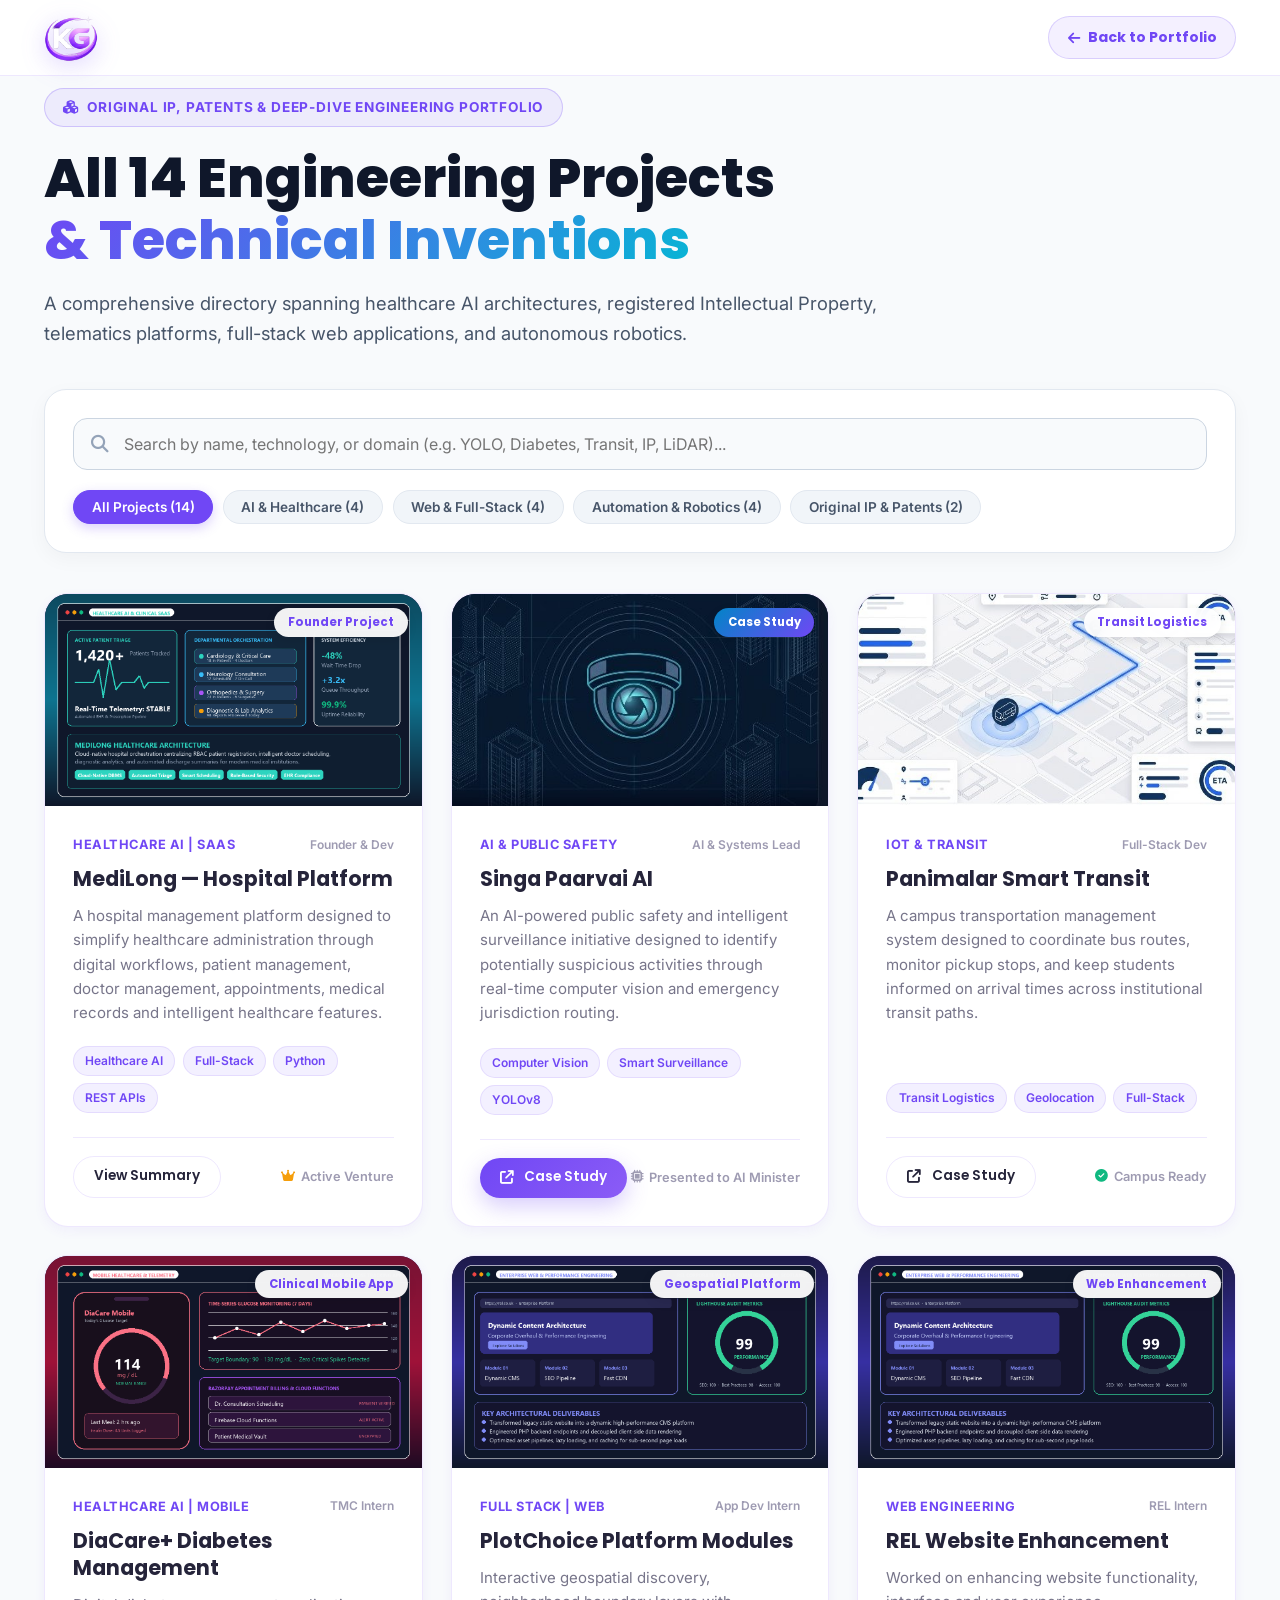
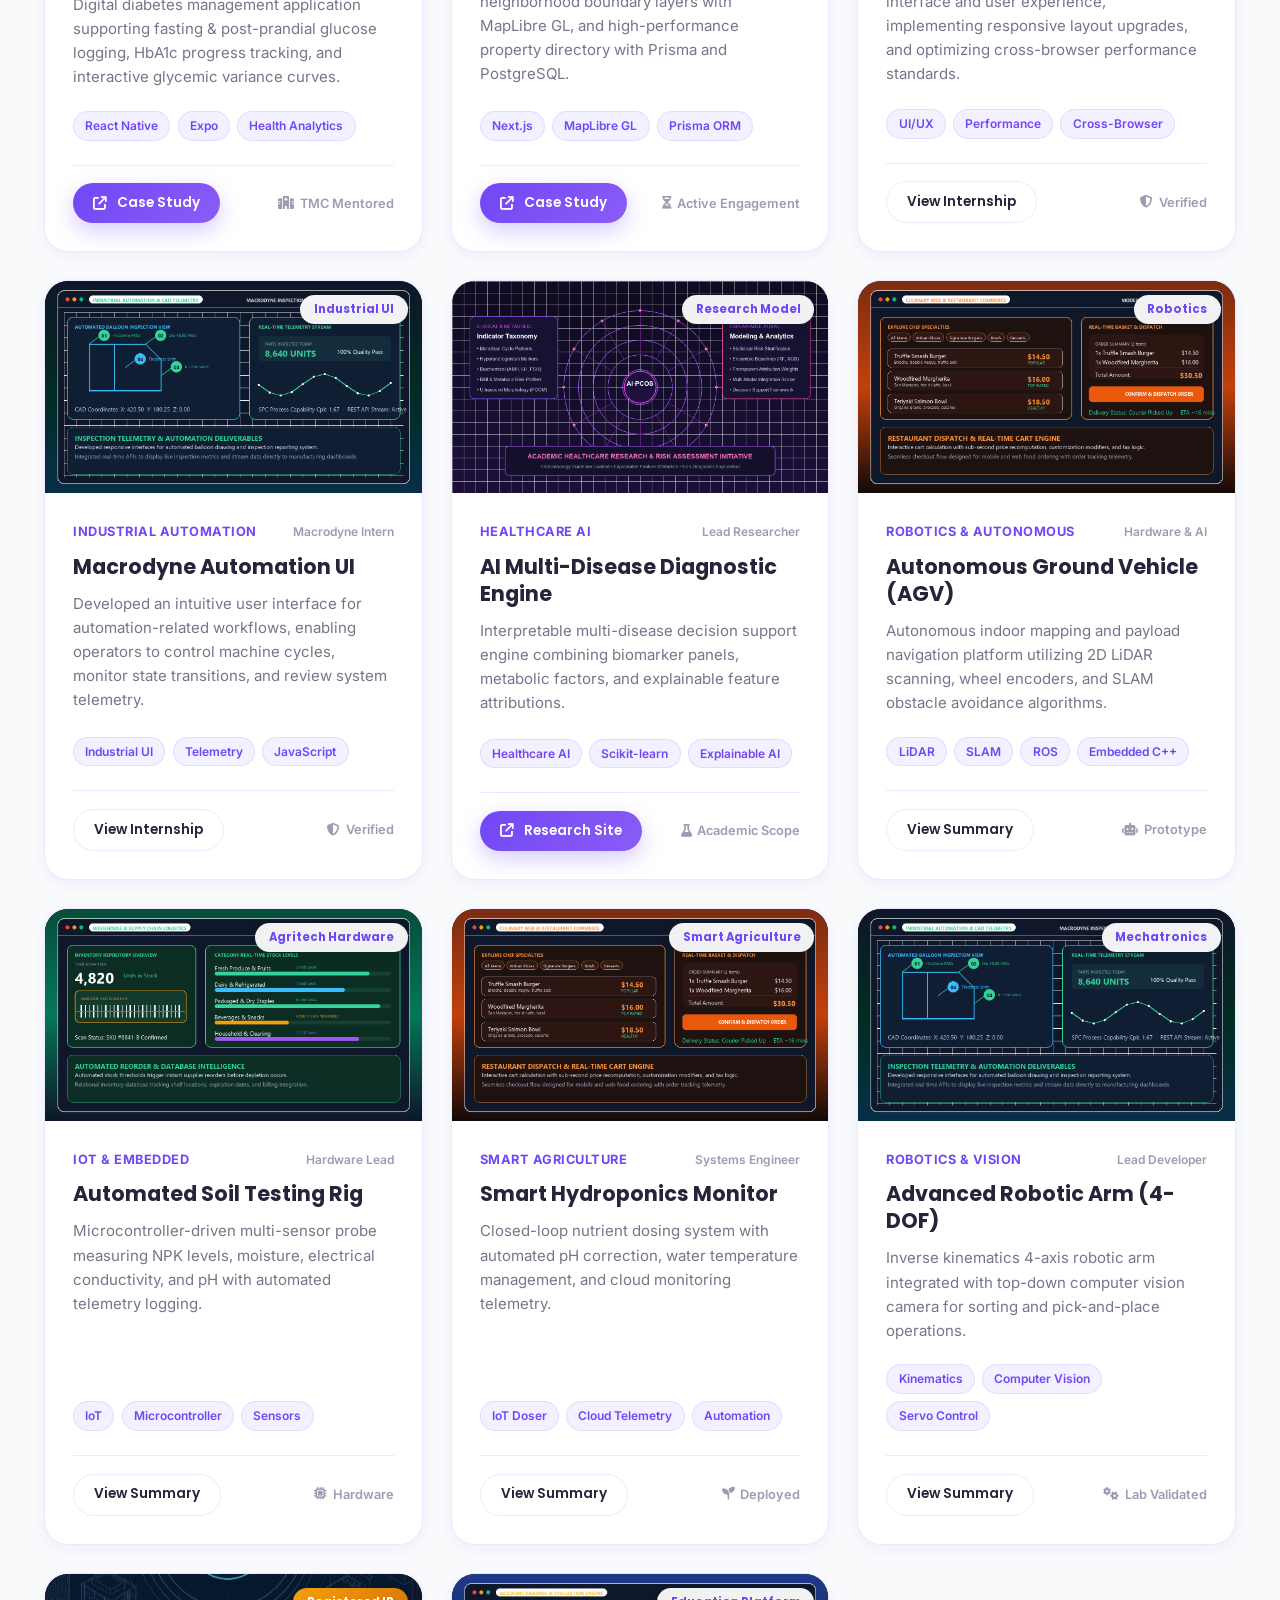
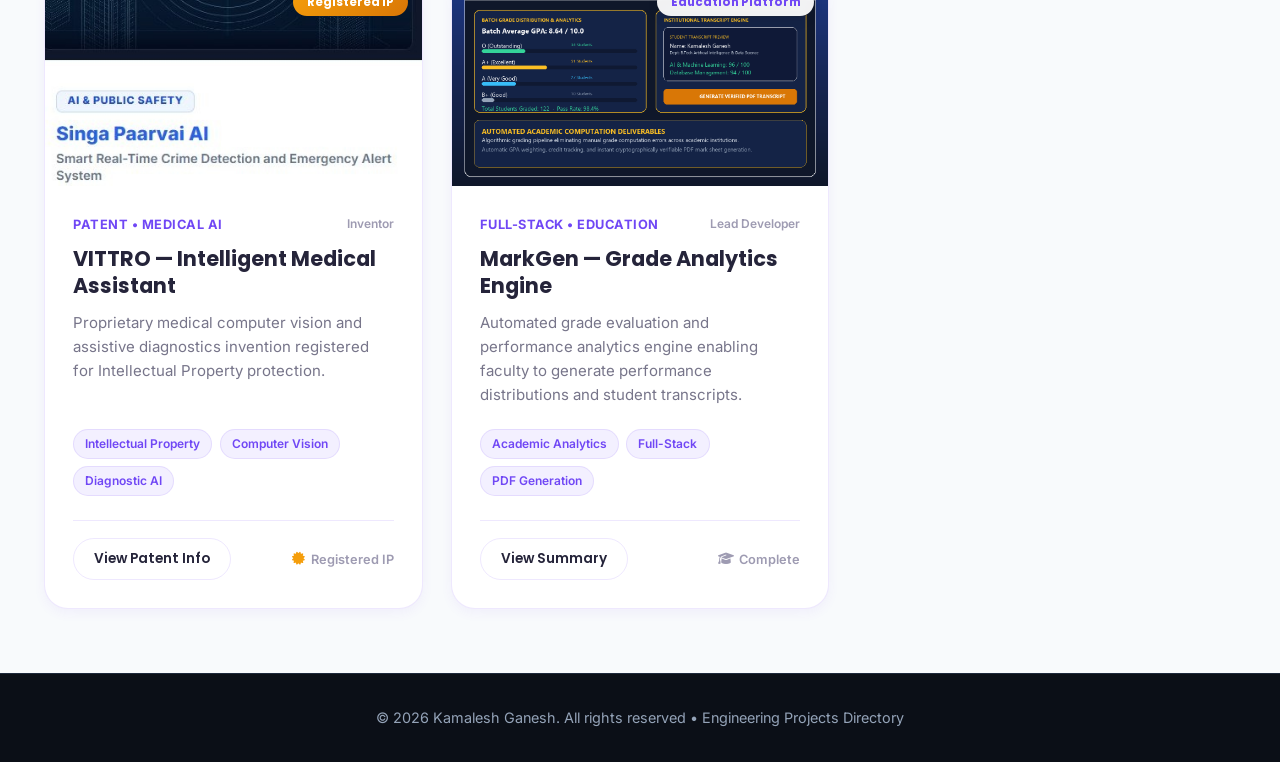
==== projects.html @ 6af47428 "feat: add AI & Development Ecosystem, 14 Projects directory, Tambaram Medical Centre case study, and" ====
<!DOCTYPE html>
<html lang="en">
<head>
  <meta charset="UTF-8">
  <meta name="viewport" content="width=device-width, initial-scale=1.0, maximum-scale=5.0">
  <meta http-equiv="X-UA-Compatible" content="ie=edge">
  
  <title>Engineering Projects Directory (14 Projects &amp; Inventions) | Kamalesh Ganesh</title>
  <meta name="title" content="Engineering Projects Directory (14 Projects &amp; Inventions) | Kamalesh Ganesh">
  <meta name="description" content="Explore all 14 engineering projects, healthcare software architectures, AI systems, registered IP patents, full-stack web platforms, and automated robotic systems by Kamalesh Ganesh.">
  <meta name="author" content="Kamalesh Ganesh">
  <meta name="theme-color" content="#7047F5">

  <!-- Favicon -->
  <link rel="icon" type="image/png" href="images/favicon.png">
  <link rel="apple-touch-icon" href="images/favicon.png">

  <!-- Google Fonts: Poppins & Inter -->
  <link rel="preconnect" href="https://fonts.googleapis.com">
  <link rel="preconnect" href="https://fonts.gstatic.com" crossorigin>
  <link href="https://fonts.googleapis.com/css2?family=Inter:wght@400;500;600;700&family=Poppins:wght@500;600;700;800;900&display=swap" rel="stylesheet">

  <!-- Font Awesome 6 Icons -->
  <link rel="stylesheet" href="https://cdnjs.cloudflare.com/ajax/libs/font-awesome/6.5.1/css/all.min.css">

  <!-- Base & Detail Stylesheets -->
  <link rel="stylesheet" href="css/style.css">
  <link rel="stylesheet" href="css/project-detail.css">

  <style>
    body {
      background-color: #F8FAFC;
      color: #1E293B;
      font-family: 'Inter', sans-serif;
    }

    .proj-hero-badge {
      display: inline-flex;
      align-items: center;
      gap: 0.5rem;
      padding: 0.45rem 1.15rem;
      background: rgba(112, 71, 245, 0.08);
      border: 1px solid rgba(112, 71, 245, 0.25);
      border-radius: 9999px;
      font-size: 0.85rem;
      font-weight: 700;
      color: var(--primary);
      text-transform: uppercase;
      letter-spacing: 0.06em;
      margin-bottom: 1.25rem;
    }

    .proj-hero-title {
      font-family: 'Poppins', sans-serif;
      font-size: clamp(2.2rem, 5vw, 3.4rem);
      font-weight: 800;
      line-height: 1.15;
      color: #0F172A;
      margin-bottom: 1rem;
    }

    .proj-hero-title span {
      background: linear-gradient(135deg, #7047F5 0%, #06B6D4 100%);
      -webkit-background-clip: text;
      -webkit-text-fill-color: transparent;
    }

    .proj-lead {
      font-size: 1.15rem;
      line-height: 1.65;
      color: #475569;
      max-width: 840px;
      margin-bottom: 2.5rem;
    }

    /* Interactive Search & Filter Controls */
    .proj-controls-wrap {
      background: #FFFFFF;
      border: 1px solid #E2E8F0;
      border-radius: 22px;
      padding: 1.75rem;
      box-shadow: 0 6px 20px rgba(0, 0, 0, 0.04);
      margin-bottom: 2.5rem;
    }

    .proj-search-box {
      position: relative;
      margin-bottom: 1.25rem;
    }

    .proj-search-input {
      width: 100%;
      padding: 0.95rem 1.25rem 0.95rem 3.1rem;
      border: 1.5px solid #CBD5E1;
      border-radius: 14px;
      font-size: 1rem;
      color: #1E293B;
      outline: none;
      transition: all 0.25s ease;
      background: #F8FAFC;
    }

    .proj-search-input:focus {
      border-color: var(--primary);
      background: #FFFFFF;
      box-shadow: 0 0 0 4px rgba(112, 71, 245, 0.12);
    }

    .proj-search-icon {
      position: absolute;
      top: 50%;
      left: 1.15rem;
      transform: translateY(-50%);
      color: #94A3B8;
      font-size: 1.1rem;
    }

    .proj-category-pills {
      display: flex;
      flex-wrap: wrap;
      gap: 0.6rem;
    }

    .proj-cat-btn {
      padding: 0.5rem 1.1rem;
      border-radius: 9999px;
      font-size: 0.85rem;
      font-weight: 600;
      background: #F1F5F9;
      color: #475569;
      border: 1px solid #E2E8F0;
      cursor: pointer;
      transition: all 0.2s ease;
    }

    .proj-cat-btn:hover {
      background: rgba(112, 71, 245, 0.08);
      color: var(--primary);
      border-color: rgba(112, 71, 245, 0.25);
    }

    .proj-cat-btn.active {
      background: var(--primary);
      color: #FFFFFF;
      border-color: var(--primary);
      box-shadow: 0 4px 12px rgba(112, 71, 245, 0.25);
    }

    .projects-all-grid {
      display: grid;
      grid-template-columns: repeat(auto-fill, minmax(320px, 1fr));
      gap: 1.75rem;
      margin-bottom: 4rem;
    }
  </style>
</head>
<body>

  <!-- NAVIGATION BAR -->
  <header class="detail-navbar">
    <div class="container detail-nav-container">
      <a href="index.html" class="nav-brand" aria-label="Kamalesh Ganesh Home">
        <img src="images/logo-icon.png" alt="KG Logo" class="nav-brand-logo" onerror="this.onerror=null; this.src='public/images/logo-icon.png';">
      </a>

      <a href="index.html#projects" class="btn-back-portfolio">
        <i class="fa-solid fa-arrow-left"></i>
        <span>Back to Portfolio</span>
      </a>
    </div>
  </header>

  <main style="padding-top: 5.5rem;">
    <div class="container">

      <!-- HERO SECTION -->
      <section style="margin-bottom: 2rem;">
        <span class="proj-hero-badge">
          <i class="fa-solid fa-cubes"></i>
          Original IP, Patents &amp; Deep-Dive Engineering Portfolio
        </span>

        <h1 class="proj-hero-title">
          All 14 Engineering Projects<br>
          <span>&amp; Technical Inventions</span>
        </h1>

        <p class="proj-lead">
          A comprehensive directory spanning healthcare AI architectures, registered Intellectual Property, telematics platforms, full-stack web applications, and autonomous robotics.
        </p>
      </section>

      <!-- SEARCH & FILTER TOOLBAR -->
      <div class="proj-controls-wrap">
        <div class="proj-search-box">
          <i class="fa-solid fa-magnifying-glass proj-search-icon"></i>
          <input type="text" id="projectSearchInput" class="proj-search-input" placeholder="Search by name, technology, or domain (e.g. YOLO, Diabetes, Transit, IP, LiDAR)...">
        </div>

        <div class="proj-category-pills">
          <button class="proj-cat-btn active" data-cat="all">All Projects (14)</button>
          <button class="proj-cat-btn" data-cat="healthcare-ai">AI &amp; Healthcare (4)</button>
          <button class="proj-cat-btn" data-cat="web-fullstack">Web &amp; Full-Stack (4)</button>
          <button class="proj-cat-btn" data-cat="automation">Automation &amp; Robotics (4)</button>
          <button class="proj-cat-btn" data-cat="patents">Original IP &amp; Patents (2)</button>
        </div>
      </div>

      <!-- 14 PROJECTS GRID -->
      <div class="projects-all-grid" id="projectsGrid">

        <!-- PROJECT 1: MEDILONG -->
        <div class="project-card" data-category="healthcare-ai">
          <div class="project-thumb-box">
            <img src="images/project-medilong.png" alt="MediLong Hospital Management Platform" class="project-thumb-img" onerror="this.onerror=null; this.src='images/project-medilong.svg';" loading="lazy">
            <span class="project-badge-overlay">Founder Project</span>
          </div>
          <div class="project-content">
            <div class="project-meta-row">
              <span class="project-category">Healthcare AI | SaaS</span>
              <span class="project-role-badge">Founder &amp; Dev</span>
            </div>
            <h3 class="project-title">MediLong — Hospital Platform</h3>
            <p class="project-desc">A hospital management platform designed to simplify healthcare administration through digital workflows, patient management, doctor management, appointments, medical records and intelligent healthcare features.</p>
            <div class="project-tech-tags">
              <span class="tech-tag">Healthcare AI</span>
              <span class="tech-tag">Full-Stack</span>
              <span class="tech-tag">Python</span>
              <span class="tech-tag">REST APIs</span>
            </div>
            <div class="project-card-footer">
              <a href="index.html#projects" class="btn btn-outline btn-sm"><span>View Summary</span></a>
              <span class="project-status-label"><i class="fa-solid fa-crown" style="color: #F59E0B;"></i> Active Venture</span>
            </div>
          </div>
        </div>

        <!-- PROJECT 2: SINGA PAARVAI AI -->
        <div class="project-card" data-category="healthcare-ai automation">
          <div class="project-thumb-box">
            <img src="images/project-singapaarvai.jpg" alt="Singa Paarvai AI" class="project-thumb-img" onerror="this.onerror=null; this.src='images/singapaarvai-full.jpg';" loading="lazy">
            <span class="project-badge-overlay" style="background: linear-gradient(135deg, #0284C7 0%, #7047F5 100%); color: #fff;">Case Study</span>
          </div>
          <div class="project-content">
            <div class="project-meta-row">
              <span class="project-category">AI &amp; Public Safety</span>
              <span class="project-role-badge">AI &amp; Systems Lead</span>
            </div>
            <h3 class="project-title">Singa Paarvai AI</h3>
            <p class="project-desc">An AI-powered public safety and intelligent surveillance initiative designed to identify potentially suspicious activities through real-time computer vision and emergency jurisdiction routing.</p>
            <div class="project-tech-tags">
              <span class="tech-tag">Computer Vision</span>
              <span class="tech-tag">Smart Surveillance</span>
              <span class="tech-tag">YOLOv8</span>
            </div>
            <div class="project-card-footer">
              <a href="singa-paarvai-ai.html" class="btn btn-primary btn-sm"><i class="fa-solid fa-arrow-up-right-from-square"></i> Case Study</a>
              <span class="project-status-label"><i class="fa-solid fa-microchip"></i> Presented to AI Minister</span>
            </div>
          </div>
        </div>

        <!-- PROJECT 3: PANIMALAR SMART TRANSIT -->
        <div class="project-card" data-category="web-fullstack automation">
          <div class="project-thumb-box">
            <img src="images/panimalar-transit-mockup.jpg" alt="Panimalar Smart Transit" class="project-thumb-img" onerror="this.onerror=null; this.src='images/project-bustracking.png';" loading="lazy">
            <span class="project-badge-overlay">Transit Logistics</span>
          </div>
          <div class="project-content">
            <div class="project-meta-row">
              <span class="project-category">IoT &amp; Transit</span>
              <span class="project-role-badge">Full-Stack Dev</span>
            </div>
            <h3 class="project-title">Panimalar Smart Transit</h3>
            <p class="project-desc">A campus transportation management system designed to coordinate bus routes, monitor pickup stops, and keep students informed on arrival times across institutional transit paths.</p>
            <div class="project-tech-tags">
              <span class="tech-tag">Transit Logistics</span>
              <span class="tech-tag">Geolocation</span>
              <span class="tech-tag">Full-Stack</span>
            </div>
            <div class="project-card-footer">
              <a href="panimalar-smart-transit.html" class="btn btn-outline btn-sm"><i class="fa-solid fa-arrow-up-right-from-square"></i> Case Study</a>
              <span class="project-status-label"><i class="fa-solid fa-circle-check" style="color: #10B981;"></i> Campus Ready</span>
            </div>
          </div>
        </div>

        <!-- PROJECT 4: DIACARE+ -->
        <div class="project-card" data-category="healthcare-ai">
          <div class="project-thumb-box">
            <img src="images/project-diacare.png" alt="DiaCare+ Diabetes Management" class="project-thumb-img" onerror="this.onerror=null; this.src='images/project-diacare.svg';" loading="lazy">
            <span class="project-badge-overlay">Clinical Mobile App</span>
          </div>
          <div class="project-content">
            <div class="project-meta-row">
              <span class="project-category">Healthcare AI | Mobile</span>
              <span class="project-role-badge">TMC Intern</span>
            </div>
            <h3 class="project-title">DiaCare+ Diabetes Management</h3>
            <p class="project-desc">Digital diabetes management application supporting fasting &amp; post-prandial glucose logging, HbA1c progress tracking, and interactive glycemic variance curves.</p>
            <div class="project-tech-tags">
              <span class="tech-tag">React Native</span>
              <span class="tech-tag">Expo</span>
              <span class="tech-tag">Health Analytics</span>
            </div>
            <div class="project-card-footer">
              <a href="tambaram-medical-centre.html" class="btn btn-primary btn-sm"><i class="fa-solid fa-arrow-up-right-from-square"></i> Case Study</a>
              <span class="project-status-label"><i class="fa-solid fa-hospital"></i> TMC Mentored</span>
            </div>
          </div>
        </div>

        <!-- PROJECT 5: PLOTCHOICE PLATFORM -->
        <div class="project-card" data-category="web-fullstack">
          <div class="project-thumb-box">
            <img src="images/project-rel.png" alt="PlotChoice Platform" class="project-thumb-img" onerror="this.onerror=null; this.src='images/project-rel.svg';" loading="lazy">
            <span class="project-badge-overlay">Geospatial Platform</span>
          </div>
          <div class="project-content">
            <div class="project-meta-row">
              <span class="project-category">Full Stack | Web</span>
              <span class="project-role-badge">App Dev Intern</span>
            </div>
            <h3 class="project-title">PlotChoice Platform Modules</h3>
            <p class="project-desc">Interactive geospatial discovery, neighborhood boundary layers with MapLibre GL, and high-performance property directory with Prisma and PostgreSQL.</p>
            <div class="project-tech-tags">
              <span class="tech-tag">Next.js</span>
              <span class="tech-tag">MapLibre GL</span>
              <span class="tech-tag">Prisma ORM</span>
            </div>
            <div class="project-card-footer">
              <a href="plotchoice.html" class="btn btn-primary btn-sm"><i class="fa-solid fa-arrow-up-right-from-square"></i> Case Study</a>
              <span class="project-status-label"><i class="fa-solid fa-hourglass-half"></i> Active Engagement</span>
            </div>
          </div>
        </div>

        <!-- PROJECT 6: REL WEBSITE ENHANCEMENT -->
        <div class="project-card" data-category="web-fullstack">
          <div class="project-thumb-box">
            <img src="images/project-rel.png" alt="REL Website Enhancement" class="project-thumb-img" onerror="this.onerror=null; this.src='images/project-rel.svg';" loading="lazy">
            <span class="project-badge-overlay">Web Enhancement</span>
          </div>
          <div class="project-content">
            <div class="project-meta-row">
              <span class="project-category">Web Engineering</span>
              <span class="project-role-badge">REL Intern</span>
            </div>
            <h3 class="project-title">REL Website Enhancement</h3>
            <p class="project-desc">Worked on enhancing website functionality, interface and user experience, implementing responsive layout upgrades, and optimizing cross-browser performance standards.</p>
            <div class="project-tech-tags">
              <span class="tech-tag">UI/UX</span>
              <span class="tech-tag">Performance</span>
              <span class="tech-tag">Cross-Browser</span>
            </div>
            <div class="project-card-footer">
              <a href="index.html#experience" class="btn btn-outline btn-sm"><span>View Internship</span></a>
              <span class="project-status-label"><i class="fa-solid fa-shield-halved"></i> Verified</span>
            </div>
          </div>
        </div>

        <!-- PROJECT 7: MACRODYNE AUTOMATION UI -->
        <div class="project-card" data-category="automation">
          <div class="project-thumb-box">
            <img src="images/project-macrodyne.png" alt="Macrodyne Automation UI" class="project-thumb-img" onerror="this.onerror=null; this.src='images/project-macrodyne.svg';" loading="lazy">
            <span class="project-badge-overlay">Industrial UI</span>
          </div>
          <div class="project-content">
            <div class="project-meta-row">
              <span class="project-category">Industrial Automation</span>
              <span class="project-role-badge">Macrodyne Intern</span>
            </div>
            <h3 class="project-title">Macrodyne Automation UI</h3>
            <p class="project-desc">Developed an intuitive user interface for automation-related workflows, enabling operators to control machine cycles, monitor state transitions, and review system telemetry.</p>
            <div class="project-tech-tags">
              <span class="tech-tag">Industrial UI</span>
              <span class="tech-tag">Telemetry</span>
              <span class="tech-tag">JavaScript</span>
            </div>
            <div class="project-card-footer">
              <a href="index.html#experience" class="btn btn-outline btn-sm"><span>View Internship</span></a>
              <span class="project-status-label"><i class="fa-solid fa-shield-halved"></i> Verified</span>
            </div>
          </div>
        </div>

        <!-- PROJECT 8: AI MULTI-DISEASE DIAGNOSTIC DECISION ENGINE -->
        <div class="project-card" data-category="healthcare-ai">
          <div class="project-thumb-box">
            <img src="images/project-pcos.png" alt="AI Multi-Disease Diagnostic Engine" class="project-thumb-img" loading="lazy">
            <span class="project-badge-overlay">Research Model</span>
          </div>
          <div class="project-content">
            <div class="project-meta-row">
              <span class="project-category">Healthcare AI</span>
              <span class="project-role-badge">Lead Researcher</span>
            </div>
            <h3 class="project-title">AI Multi-Disease Diagnostic Engine</h3>
            <p class="project-desc">Interpretable multi-disease decision support engine combining biomarker panels, metabolic factors, and explainable feature attributions.</p>
            <div class="project-tech-tags">
              <span class="tech-tag">Healthcare AI</span>
              <span class="tech-tag">Scikit-learn</span>
              <span class="tech-tag">Explainable AI</span>
            </div>
            <div class="project-card-footer">
              <a href="ai-assisted-pcos-research.html" class="btn btn-primary btn-sm"><i class="fa-solid fa-arrow-up-right-from-square"></i> Research Site</a>
              <span class="project-status-label"><i class="fa-solid fa-flask"></i> Academic Scope</span>
            </div>
          </div>
        </div>

        <!-- PROJECT 9: AUTONOMOUS GROUND VEHICLE (AGV) -->
        <div class="project-card" data-category="automation">
          <div class="project-thumb-box">
            <img src="images/project-food.png" alt="Autonomous Ground Vehicle" class="project-thumb-img" onerror="this.onerror=null; this.src='images/project-food.svg';" loading="lazy">
            <span class="project-badge-overlay">Robotics</span>
          </div>
          <div class="project-content">
            <div class="project-meta-row">
              <span class="project-category">Robotics &amp; Autonomous</span>
              <span class="project-role-badge">Hardware &amp; AI</span>
            </div>
            <h3 class="project-title">Autonomous Ground Vehicle (AGV)</h3>
            <p class="project-desc">Autonomous indoor mapping and payload navigation platform utilizing 2D LiDAR scanning, wheel encoders, and SLAM obstacle avoidance algorithms.</p>
            <div class="project-tech-tags">
              <span class="tech-tag">LiDAR</span>
              <span class="tech-tag">SLAM</span>
              <span class="tech-tag">ROS</span>
              <span class="tech-tag">Embedded C++</span>
            </div>
            <div class="project-card-footer">
              <a href="index.html#projects" class="btn btn-outline btn-sm"><span>View Summary</span></a>
              <span class="project-status-label"><i class="fa-solid fa-robot"></i> Prototype</span>
            </div>
          </div>
        </div>

        <!-- PROJECT 10: AUTOMATED SOIL & ENVIRONMENTAL TESTING RIG -->
        <div class="project-card" data-category="automation">
          <div class="project-thumb-box">
            <img src="images/project-grocery.png" alt="Soil Testing Rig" class="project-thumb-img" onerror="this.onerror=null; this.src='images/project-grocery.svg';" loading="lazy">
            <span class="project-badge-overlay">Agritech Hardware</span>
          </div>
          <div class="project-content">
            <div class="project-meta-row">
              <span class="project-category">IoT &amp; Embedded</span>
              <span class="project-role-badge">Hardware Lead</span>
            </div>
            <h3 class="project-title">Automated Soil Testing Rig</h3>
            <p class="project-desc">Microcontroller-driven multi-sensor probe measuring NPK levels, moisture, electrical conductivity, and pH with automated telemetry logging.</p>
            <div class="project-tech-tags">
              <span class="tech-tag">IoT</span>
              <span class="tech-tag">Microcontroller</span>
              <span class="tech-tag">Sensors</span>
            </div>
            <div class="project-card-footer">
              <a href="index.html#projects" class="btn btn-outline btn-sm"><span>View Summary</span></a>
              <span class="project-status-label"><i class="fa-solid fa-microchip"></i> Hardware</span>
            </div>
          </div>
        </div>

        <!-- PROJECT 11: SMART HYDROPONICS & CROP MONITORING -->
        <div class="project-card" data-category="automation">
          <div class="project-thumb-box">
            <img src="images/project-food.png" alt="Smart Hydroponics" class="project-thumb-img" onerror="this.onerror=null; this.src='images/project-food.svg';" loading="lazy">
            <span class="project-badge-overlay">Smart Agriculture</span>
          </div>
          <div class="project-content">
            <div class="project-meta-row">
              <span class="project-category">Smart Agriculture</span>
              <span class="project-role-badge">Systems Engineer</span>
            </div>
            <h3 class="project-title">Smart Hydroponics Monitor</h3>
            <p class="project-desc">Closed-loop nutrient dosing system with automated pH correction, water temperature management, and cloud monitoring telemetry.</p>
            <div class="project-tech-tags">
              <span class="tech-tag">IoT Doser</span>
              <span class="tech-tag">Cloud Telemetry</span>
              <span class="tech-tag">Automation</span>
            </div>
            <div class="project-card-footer">
              <a href="index.html#projects" class="btn btn-outline btn-sm"><span>View Summary</span></a>
              <span class="project-status-label"><i class="fa-solid fa-seedling"></i> Deployed</span>
            </div>
          </div>
        </div>

        <!-- PROJECT 12: ADVANCED ROBOTIC ARM FOR SORTING -->
        <div class="project-card" data-category="automation">
          <div class="project-thumb-box">
            <img src="images/project-macrodyne.png" alt="Robotic Arm" class="project-thumb-img" onerror="this.onerror=null; this.src='images/project-macrodyne.svg';" loading="lazy">
            <span class="project-badge-overlay">Mechatronics</span>
          </div>
          <div class="project-content">
            <div class="project-meta-row">
              <span class="project-category">Robotics &amp; Vision</span>
              <span class="project-role-badge">Lead Developer</span>
            </div>
            <h3 class="project-title">Advanced Robotic Arm (4-DOF)</h3>
            <p class="project-desc">Inverse kinematics 4-axis robotic arm integrated with top-down computer vision camera for sorting and pick-and-place operations.</p>
            <div class="project-tech-tags">
              <span class="tech-tag">Kinematics</span>
              <span class="tech-tag">Computer Vision</span>
              <span class="tech-tag">Servo Control</span>
            </div>
            <div class="project-card-footer">
              <a href="index.html#projects" class="btn btn-outline btn-sm"><span>View Summary</span></a>
              <span class="project-status-label"><i class="fa-solid fa-gears"></i> Lab Validated</span>
            </div>
          </div>
        </div>

        <!-- PROJECT 13: VITTRO (ORIGINAL IP & PATENT) -->
        <div class="project-card" data-category="patents healthcare-ai">
          <div class="project-thumb-box">
            <img src="images/singapaarvai-full.jpg" alt="VITTRO Intellectual Property" class="project-thumb-img" loading="lazy">
            <span class="project-badge-overlay" style="background: linear-gradient(135deg, #F59E0B 0%, #D97706 100%); color: #fff;">Registered IP</span>
          </div>
          <div class="project-content">
            <div class="project-meta-row">
              <span class="project-category">Patent &bull; Medical AI</span>
              <span class="project-role-badge">Inventor</span>
            </div>
            <h3 class="project-title">VITTRO — Intelligent Medical Assistant</h3>
            <p class="project-desc">Proprietary medical computer vision and assistive diagnostics invention registered for Intellectual Property protection.</p>
            <div class="project-tech-tags">
              <span class="tech-tag">Intellectual Property</span>
              <span class="tech-tag">Computer Vision</span>
              <span class="tech-tag">Diagnostic AI</span>
            </div>
            <div class="project-card-footer">
              <a href="index.html#achievements" class="btn btn-outline btn-sm"><span>View Patent Info</span></a>
              <span class="project-status-label"><i class="fa-solid fa-certificate" style="color: #F59E0B;"></i> Registered IP</span>
            </div>
          </div>
        </div>

        <!-- PROJECT 14: MARKGEN -->
        <div class="project-card" data-category="web-fullstack">
          <div class="project-thumb-box">
            <img src="images/project-markgen.png" alt="MarkGen Academic Analytics" class="project-thumb-img" onerror="this.onerror=null; this.src='images/project-markgen.svg';" loading="lazy">
            <span class="project-badge-overlay">Education Platform</span>
          </div>
          <div class="project-content">
            <div class="project-meta-row">
              <span class="project-category">Full-Stack &bull; Education</span>
              <span class="project-role-badge">Lead Developer</span>
            </div>
            <h3 class="project-title">MarkGen — Grade Analytics Engine</h3>
            <p class="project-desc">Automated grade evaluation and performance analytics engine enabling faculty to generate performance distributions and student transcripts.</p>
            <div class="project-tech-tags">
              <span class="tech-tag">Academic Analytics</span>
              <span class="tech-tag">Full-Stack</span>
              <span class="tech-tag">PDF Generation</span>
            </div>
            <div class="project-card-footer">
              <a href="index.html#projects" class="btn btn-outline btn-sm"><span>View Summary</span></a>
              <span class="project-status-label"><i class="fa-solid fa-graduation-cap"></i> Complete</span>
            </div>
          </div>
        </div>

      </div>

    </div>
  </main>

  <footer class="footer" style="background: #0B0F17; color: #94A3B8; padding: 2rem 0; text-align: center; border-top: 1px solid #1E293B;">
    <div class="container">
      <p style="font-size: 0.9rem; margin: 0;">&copy; 2026 Kamalesh Ganesh. All rights reserved &bull; Engineering Projects Directory</p>
    </div>
  </footer>

  <!-- Search & Category Filtering Script -->
  <script>
    document.addEventListener('DOMContentLoaded', () => {
      const searchInput = document.getElementById('projectSearchInput');
      const catButtons = document.querySelectorAll('.proj-cat-btn');
      const projectCards = document.querySelectorAll('#projectsGrid .project-card');

      let currentCat = 'all';
      let searchQuery = '';

      function filterProjects() {
        projectCards.forEach(card => {
          const cardCat = card.getAttribute('data-category') || '';
          const cardText = card.textContent.toLowerCase();

          const matchesCat = (currentCat === 'all' || cardCat.includes(currentCat));
          const matchesSearch = (searchQuery === '' || cardText.includes(searchQuery));

          if (matchesCat && matchesSearch) {
            card.style.display = 'flex';
          } else {
            card.style.display = 'none';
          }
        });
      }

      if (searchInput) {
        searchInput.addEventListener('input', (e) => {
          searchQuery = e.target.value.toLowerCase().trim();
          filterProjects();
        });
      }

      catButtons.forEach(btn => {
        btn.addEventListener('click', () => {
          catButtons.forEach(b => b.classList.remove('active'));
          btn.classList.add('active');
          currentCat = btn.getAttribute('data-cat') || 'all';
          filterProjects();
        });
      });
    });
  </script>

</body>
</html>
---- css/style.css ----
/* ==========================================================================
   KAMALESH GANESH – PERSONAL PORTFOLIO STYLESHEET
   Design System: Clean White & Rich Violet/Purple Accent (#7047F5, #8B5CF6)
   ========================================================================== */

/* --------------------------------------------------------------------------
   1. CSS Variables & Design Tokens
   -------------------------------------------------------------------------- */
:root {
  --primary: #7047F5;
  --primary-hover: #5B32E0;
  --secondary: #8B5CF6;
  --secondary-hover: #7C3AED;
  --dark-primary: #4C1D95;
  
  --bg-white: #FFFFFF;
  --bg-light: #F8F7FF;
  --bg-subtle: #F3F0FF;
  --card-bg: #FFFFFF;
  
  --text-main: #25243A;
  --text-secondary: #77758A;
  --text-muted: #9E9BB2;
  --text-light: #FFFFFF;
  
  --border-light: rgba(112, 71, 245, 0.12);
  --border-focus: rgba(112, 71, 245, 0.4);
  
  --gradient-primary: linear-gradient(135deg, #7047F5 0%, #8B5CF6 100%);
  --gradient-subtle: linear-gradient(135deg, rgba(112, 71, 245, 0.08) 0%, rgba(139, 92, 246, 0.03) 100%);
  --gradient-glow: radial-gradient(circle at 50% 50%, rgba(112, 71, 245, 0.15) 0%, rgba(255, 255, 255, 0) 70%);
  
  --shadow-sm: 0 4px 12px rgba(112, 71, 245, 0.06);
  --shadow-md: 0 10px 30px rgba(112, 71, 245, 0.08);
  --shadow-lg: 0 20px 45px rgba(112, 71, 245, 0.12);
  --shadow-hover: 0 22px 50px rgba(112, 71, 245, 0.18);
  
  --radius-xs: 6px;
  --radius-sm: 10px;
  --radius-md: 16px;
  --radius-lg: 24px;
  --radius-pill: 9999px;
  
  --font-heading: 'Poppins', -apple-system, BlinkMacSystemFont, 'Segoe UI', Roboto, sans-serif;
  --font-body: 'Inter', -apple-system, BlinkMacSystemFont, 'Segoe UI', Roboto, sans-serif;
  
  --transition-fast: 0.2s ease;
  --transition-normal: 0.3s cubic-bezier(0.16, 1, 0.3, 1);
  --transition-smooth: 0.45s cubic-bezier(0.16, 1, 0.3, 1);
}

/* --------------------------------------------------------------------------
   2. Reset & Base Styles
   -------------------------------------------------------------------------- */
*, *::before, *::after {
  box-sizing: border-box;
  margin: 0;
  padding: 0;
}

html {
  scroll-behavior: smooth;
  font-size: 16px;
  text-size-adjust: 100%;
}

body {
  font-family: var(--font-body);
  background-color: var(--bg-white);
  color: var(--text-main);
  line-height: 1.65;
  overflow-x: hidden;
  -webkit-font-smoothing: antialiased;
  -moz-osx-font-smoothing: grayscale;
}

img, svg, video {
  max-width: 100%;
  height: auto;
  display: block;
}

a {
  color: inherit;
  text-decoration: none;
  transition: var(--transition-fast);
}

button, input, textarea {
  font-family: inherit;
  font-size: inherit;
  color: inherit;
  border: none;
  outline: none;
  background: none;
}

button {
  cursor: pointer;
}

ul, ol {
  list-style: none;
}

::selection {
  background: var(--primary);
  color: var(--text-light);
}

/* Custom Scrollbar */
::-webkit-scrollbar {
  width: 10px;
}
::-webkit-scrollbar-track {
  background: var(--bg-light);
}
::-webkit-scrollbar-thumb {
  background: #C4B5FD;
  border-radius: var(--radius-pill);
}
::-webkit-scrollbar-thumb:hover {
  background: var(--primary);
}

/* --------------------------------------------------------------------------
   3. Common Container & Layout Utilities
   -------------------------------------------------------------------------- */
.container {
  width: 100%;
  max-width: 1240px;
  margin-left: auto;
  margin-right: auto;
  padding-left: 1.5rem;
  padding-right: 1.5rem;
}

.section-wrapper {
  padding-top: 6.5rem;
  padding-bottom: 6.5rem;
  position: relative;
}

.section-bg-light {
  background-color: var(--bg-light);
}

.section-header {
  text-align: center;
  max-width: 720px;
  margin: 0 auto 3.75rem auto;
}

.badge-tag {
  display: inline-flex;
  align-items: center;
  gap: 0.5rem;
  background: var(--bg-subtle);
  color: var(--primary);
  padding: 0.4rem 1.1rem;
  border-radius: var(--radius-pill);
  font-family: var(--font-heading);
  font-size: 0.8rem;
  font-weight: 700;
  letter-spacing: 1px;
  text-transform: uppercase;
  margin-bottom: 0.85rem;
  border: 1px solid var(--border-light);
}

.section-title {
  font-family: var(--font-heading);
  font-size: 2.35rem;
  font-weight: 700;
  color: var(--text-main);
  letter-spacing: -0.5px;
  line-height: 1.25;
  margin-bottom: 0.9rem;
}

.section-subtitle {
  color: var(--text-secondary);
  font-size: 1.05rem;
  line-height: 1.6;
}

.highlight-text {
  background: var(--gradient-primary);
  -webkit-background-clip: text;
  -webkit-text-fill-color: transparent;
  display: inline-block;
}

/* --------------------------------------------------------------------------
   4. Buttons & Badges
   -------------------------------------------------------------------------- */
.btn {
  display: inline-flex;
  align-items: center;
  justify-content: center;
  gap: 0.65rem;
  padding: 0.85rem 1.75rem;
  border-radius: var(--radius-pill);
  font-family: var(--font-heading);
  font-size: 0.95rem;
  font-weight: 600;
  transition: var(--transition-normal);
  white-space: nowrap;
}

.btn-primary {
  background: var(--gradient-primary);
  color: var(--text-light);
  box-shadow: 0 8px 22px rgba(112, 71, 245, 0.28);
}

.btn-primary:hover {
  transform: translateY(-2px);
  box-shadow: 0 12px 28px rgba(112, 71, 245, 0.38);
  color: var(--text-light);
}

.btn-secondary {
  background: var(--bg-white);
  color: var(--primary);
  border: 1.5px solid var(--primary);
  box-shadow: var(--shadow-sm);
}

.btn-secondary:hover {
  background: var(--bg-subtle);
  transform: translateY(-2px);
  box-shadow: var(--shadow-md);
}

.btn-outline {
  background: transparent;
  color: var(--text-main);
  border: 1.5px solid var(--border-light);
}

.btn-outline:hover {
  border-color: var(--primary);
  color: var(--primary);
  background: var(--bg-subtle);
  transform: translateY(-2px);
}

.btn-sm {
  padding: 0.55rem 1.25rem;
  font-size: 0.85rem;
}

/* --------------------------------------------------------------------------
   5. Sticky Navigation Bar
   -------------------------------------------------------------------------- */
.navbar {
  position: fixed;
  top: 0;
  left: 0;
  right: 0;
  z-index: 1000;
  background: rgba(255, 255, 255, 0.85);
  backdrop-filter: blur(14px);
  -webkit-backdrop-filter: blur(14px);
  border-bottom: 1px solid rgba(112, 71, 245, 0.08);
  transition: var(--transition-normal);
  height: 76px;
  display: flex;
  align-items: center;
}

.navbar.scrolled {
  background: rgba(255, 255, 255, 0.96);
  box-shadow: 0 8px 30px rgba(0, 0, 0, 0.04);
  height: 68px;
}

.nav-container {
  display: flex;
  align-items: center;
  justify-content: space-between;
  width: 100%;
}

.nav-brand {
  display: inline-flex;
  align-items: center;
  justify-content: center;
  text-decoration: none;
  transition: transform 0.25s ease;
  line-height: 1;
}

.nav-brand:hover {
  transform: translateY(-1px);
}

.nav-brand-logo {
  height: 48px;
  width: auto;
  max-width: 56px;
  object-fit: contain;
  filter: drop-shadow(0 4px 12px rgba(112, 71, 245, 0.35));
  transition: transform 0.35s cubic-bezier(0.34, 1.56, 0.64, 1);
}

.nav-brand:hover .nav-brand-logo {
  transform: scale(1.1) rotate(-5deg);
}

.nav-menu {
  display: flex;
  align-items: center;
  gap: 1.75rem;
}

.nav-link {
  font-family: var(--font-heading);
  font-size: 0.9rem;
  font-weight: 600;
  color: var(--text-secondary);
  position: relative;
  padding: 0.35rem 0;
  transition: var(--transition-fast);
}

.nav-link::after {
  content: '';
  position: absolute;
  bottom: 0;
  left: 0;
  width: 0;
  height: 2px;
  background: var(--gradient-primary);
  border-radius: var(--radius-pill);
  transition: var(--transition-normal);
}

.nav-link:hover,
.nav-link.active {
  color: var(--primary);
}

.nav-link:hover::after,
.nav-link.active::after {
  width: 100%;
}

.nav-actions {
  display: flex;
  align-items: center;
  gap: 1rem;
}

.mobile-toggle-btn {
  display: none;
  font-size: 1.45rem;
  color: var(--text-main);
  padding: 0.4rem;
  border-radius: var(--radius-sm);
  transition: var(--transition-fast);
}

.mobile-toggle-btn:hover {
  color: var(--primary);
}

/* --------------------------------------------------------------------------
   6. Hero Section
   -------------------------------------------------------------------------- */
.hero-section {
  padding-top: 10.5rem;
  padding-bottom: 6.5rem;
  min-height: 90vh;
  display: flex;
  align-items: center;
  background: radial-gradient(circle at 85% 20%, rgba(139, 92, 246, 0.08) 0%, rgba(255, 255, 255, 0) 50%),
              radial-gradient(circle at 15% 70%, rgba(112, 71, 245, 0.05) 0%, rgba(255, 255, 255, 0) 45%);
}

.hero-grid {
  display: grid;
  grid-template-columns: 1.15fr 0.85fr;
  align-items: center;
  gap: 3.5rem;
}

.hero-content {
  display: flex;
  flex-direction: column;
  gap: 1.25rem;
}

.hero-greeting {
  display: inline-flex;
  align-items: center;
  gap: 0.5rem;
  color: var(--primary);
  font-family: var(--font-heading);
  font-size: 0.95rem;
  font-weight: 700;
  letter-spacing: 1.5px;
  text-transform: uppercase;
}

.hero-greeting-wave {
  display: inline-block;
  animation: waveAnimation 2.2s infinite;
  transform-origin: 70% 70%;
}

@keyframes waveAnimation {
  0% { transform: rotate(0deg); }
  10% { transform: rotate(14deg); }
  20% { transform: rotate(-8deg); }
  30% { transform: rotate(14deg); }
  40% { transform: rotate(-4deg); }
  50% { transform: rotate(10deg); }
  60% { transform: rotate(0deg); }
  100% { transform: rotate(0deg); }
}

.hero-name {
  font-family: var(--font-heading);
  font-size: 3.6rem;
  font-weight: 800;
  letter-spacing: -1.2px;
  line-height: 1.1;
  color: var(--text-main);
}

.hero-title-box {
  display: inline-flex;
  flex-direction: column;
  gap: 0.35rem;
}

.hero-title-main {
  font-family: var(--font-heading);
  font-size: 1.35rem;
  font-weight: 700;
  color: var(--primary);
  letter-spacing: 0.5px;
}

.hero-title-sub {
  font-family: var(--font-heading);
  font-size: 1.05rem;
  font-weight: 600;
  color: var(--text-secondary);
  letter-spacing: 0.5px;
}

.hero-bio {
  font-size: 1.1rem;
  color: var(--text-secondary);
  line-height: 1.7;
  max-width: 580px;
}

.hero-actions {
  display: flex;
  flex-wrap: wrap;
  align-items: center;
  gap: 1rem;
  margin-top: 0.5rem;
}

.hero-social-row {
  display: flex;
  align-items: center;
  gap: 1rem;
  margin-top: 0.75rem;
}

.hero-social-label {
  font-size: 0.85rem;
  font-weight: 600;
  color: var(--text-muted);
  text-transform: uppercase;
  letter-spacing: 0.5px;
}

.social-pill-link {
  width: 42px;
  height: 42px;
  border-radius: 50%;
  background: var(--bg-subtle);
  color: var(--primary);
  border: 1px solid var(--border-light);
  display: inline-flex;
  align-items: center;
  justify-content: center;
  font-size: 1.1rem;
  transition: var(--transition-normal);
}

.social-pill-link:hover {
  background: var(--primary);
  color: var(--text-light);
  transform: translateY(-3px);
  box-shadow: 0 8px 18px rgba(112, 71, 245, 0.28);
}

/* Hero Portrait Visual (Right Column) */
.hero-visual {
  display: flex;
  align-items: center;
  justify-content: center;
  position: relative;
}

.portrait-wrapper {
  position: relative;
  width: 360px;
  height: 360px;
  display: flex;
  align-items: center;
  justify-content: center;
}

.portrait-glow {
  position: absolute;
  width: 100%;
  height: 100%;
  border-radius: 50%;
  background: var(--gradient-primary);
  opacity: 0.12;
  filter: blur(28px);
  animation: pulseGlow 4s infinite alternate;
}

@keyframes pulseGlow {
  0% { transform: scale(0.95); opacity: 0.1; }
  100% { transform: scale(1.08); opacity: 0.2; }
}

.portrait-ring-outer {
  position: absolute;
  width: 380px;
  height: 380px;
  border-radius: 50%;
  border: 2px dashed rgba(139, 92, 246, 0.4);
  animation: rotateRing 30s linear infinite;
}

@keyframes rotateRing {
  from { transform: rotate(0deg); }
  to { transform: rotate(360deg); }
}

.portrait-ring-inner {
  position: absolute;
  width: 350px;
  height: 350px;
  border-radius: 50%;
  border: 3px solid rgba(112, 71, 245, 0.2);
}

.portrait-img-box {
  width: 310px;
  height: 310px;
  border-radius: 50%;
  overflow: hidden;
  position: relative;
  z-index: 2;
  border: 6px solid var(--bg-white);
  box-shadow: var(--shadow-lg);
  background: var(--bg-subtle);
}

.portrait-img {
  width: 100%;
  height: 100%;
  object-fit: cover;
  object-position: center 18%;
  transition: transform 0.6s cubic-bezier(0.16, 1, 0.3, 1);
}

.portrait-img-box:hover .portrait-img {
  transform: scale(1.05);
}

/* Floating Hero Badges */
.floating-badge {
  position: absolute;
  background: rgba(255, 255, 255, 0.94);
  backdrop-filter: blur(12px);
  -webkit-backdrop-filter: blur(12px);
  padding: 0.75rem 1.15rem;
  border-radius: var(--radius-md);
  border: 1px solid rgba(112, 71, 245, 0.15);
  box-shadow: var(--shadow-md);
  display: flex;
  align-items: center;
  gap: 0.75rem;
  z-index: 10;
  animation: floatSlow 5s ease-in-out infinite;
}

.floating-badge-top {
  top: 10px;
  right: -25px;
  animation-delay: 0s;
}

.floating-badge-bottom {
  bottom: 15px;
  left: -30px;
  animation-delay: 2.5s;
}

@keyframes floatSlow {
  0%, 100% { transform: translateY(0); }
  50% { transform: translateY(-8px); }
}

.badge-icon-box {
  width: 38px;
  height: 38px;
  border-radius: 50%;
  background: var(--bg-subtle);
  color: var(--primary);
  display: flex;
  align-items: center;
  justify-content: center;
  font-size: 1.05rem;
  flex-shrink: 0;
}

.badge-text-top {
  font-size: 0.72rem;
  font-weight: 600;
  color: var(--text-muted);
  text-transform: uppercase;
  letter-spacing: 0.5px;
}

.badge-text-main {
  font-family: var(--font-heading);
  font-size: 0.92rem;
  font-weight: 700;
  color: var(--text-main);
}

/* --------------------------------------------------------------------------
   6.5. KPI Stats Section & Animated Cards
   -------------------------------------------------------------------------- */
.kpi-section {
  padding: 3.5rem 0 2rem;
  background: var(--bg-white);
  position: relative;
  z-index: 10;
}

.kpi-grid {
  display: grid;
  grid-template-columns: repeat(5, 1fr);
  gap: 1.35rem;
}

.kpi-card {
  position: relative;
  background: var(--card-bg);
  border: 1.5px solid var(--border-light);
  border-radius: var(--radius-lg);
  padding: 1.75rem 1.4rem;
  box-shadow: 0 4px 20px rgba(112, 71, 245, 0.05);
  display: flex;
  flex-direction: column;
  gap: 1rem;
  overflow: hidden;
  transition: transform 0.4s cubic-bezier(0.16, 1, 0.3, 1), box-shadow 0.4s ease, border-color 0.4s ease;
  transform-style: preserve-3d;
  will-change: transform;
  cursor: default;
}

.kpi-card:hover {
  transform: translateY(-8px) scale(1.02);
  border-color: var(--primary);
  box-shadow: 0 16px 36px rgba(112, 71, 245, 0.16);
}

.kpi-card-glow {
  position: absolute;
  top: -50%;
  left: -50%;
  width: 200%;
  height: 200%;
  background: radial-gradient(circle at center, rgba(112, 71, 245, 0.12) 0%, rgba(255, 255, 255, 0) 65%);
  pointer-events: none;
  opacity: 0;
  transition: opacity 0.4s ease;
}

.kpi-card:hover .kpi-card-glow {
  opacity: 1;
}

.kpi-card::after {
  content: '';
  position: absolute;
  top: 0;
  left: -100%;
  width: 50%;
  height: 100%;
  background: linear-gradient(90deg, transparent, rgba(255, 255, 255, 0.6), transparent);
  transform: skewX(-25deg);
  transition: left 0.8s ease;
  pointer-events: none;
}

.kpi-card:hover::after {
  left: 150%;
}

.kpi-icon-wrap {
  width: 50px;
  height: 50px;
  border-radius: var(--radius-sm);
  display: flex;
  align-items: center;
  justify-content: center;
  font-size: 1.4rem;
  transition: transform 0.4s cubic-bezier(0.16, 1, 0.3, 1);
  box-shadow: 0 2px 8px rgba(0, 0, 0, 0.04);
}

.kpi-card:hover .kpi-icon-wrap {
  transform: scale(1.15) rotate(6deg);
}

.kpi-content {
  display: flex;
  flex-direction: column;
  gap: 0.35rem;
}

.kpi-number-row {
  display: flex;
  align-items: baseline;
  gap: 0.3rem;
}

.kpi-number {
  font-family: var(--font-heading);
  font-size: 2.35rem;
  font-weight: 800;
  color: var(--text-main);
  line-height: 1;
  letter-spacing: -0.5px;
}

.kpi-suffix {
  font-family: var(--font-heading);
  font-size: 1.25rem;
  font-weight: 700;
  color: var(--primary);
}

.kpi-label {
  font-family: var(--font-heading);
  font-size: 0.95rem;
  font-weight: 700;
  color: var(--text-main);
  line-height: 1.3;
}

.kpi-subtext {
  font-size: 0.8rem;
  color: var(--text-secondary);
  line-height: 1.4;
}

/* --------------------------------------------------------------------------
   7. About Me Section
   -------------------------------------------------------------------------- */
.about-grid {
  display: grid;
  grid-template-columns: 1fr;
  gap: 3.5rem;
}

.about-narrative-card {
  background: var(--card-bg);
  border: 1px solid var(--border-light);
  border-radius: var(--radius-lg);
  padding: 2.5rem 3rem;
  box-shadow: var(--shadow-md);
  position: relative;
  overflow: hidden;
}

.about-narrative-card::before {
  content: '';
  position: absolute;
  top: 0;
  left: 0;
  width: 6px;
  height: 100%;
  background: var(--gradient-primary);
}

.about-text-lead {
  font-size: 1.18rem;
  font-weight: 500;
  color: var(--text-main);
  line-height: 1.8;
  margin-bottom: 1.25rem;
}

.about-text-body {
  font-size: 1.05rem;
  color: var(--text-secondary);
  line-height: 1.8;
  margin-bottom: 1.25rem;
}

.about-text-goal {
  font-size: 1.1rem;
  font-weight: 600;
  color: var(--primary);
  line-height: 1.7;
  padding: 1.1rem 1.4rem;
  background: var(--bg-subtle);
  border-radius: var(--radius-md);
  border-left: 3px solid var(--primary);
}

/* 4 Display Highlights Cards */
.highlights-grid {
  display: grid;
  grid-template-columns: repeat(4, 1fr);
  gap: 1.5rem;
}

.highlight-card {
  background: var(--card-bg);
  border: 1px solid var(--border-light);
  border-radius: var(--radius-md);
  padding: 1.85rem 1.45rem;
  text-align: center;
  transition: var(--transition-normal);
  box-shadow: var(--shadow-sm);
  display: flex;
  flex-direction: column;
  align-items: center;
  gap: 0.85rem;
}

.highlight-card:hover {
  transform: translateY(-6px);
  box-shadow: var(--shadow-hover);
  border-color: var(--primary);
}

.highlight-icon-circle {
  width: 58px;
  height: 58px;
  border-radius: 50%;
  background: var(--bg-subtle);
  color: var(--primary);
  display: flex;
  align-items: center;
  justify-content: center;
  font-size: 1.45rem;
  transition: var(--transition-normal);
}

.highlight-card:hover .highlight-icon-circle {
  background: var(--primary);
  color: var(--text-light);
}

.highlight-title {
  font-family: var(--font-heading);
  font-size: 1.1rem;
  font-weight: 700;
  color: var(--text-main);
}

.highlight-desc {
  font-size: 0.9rem;
  color: var(--text-secondary);
  line-height: 1.5;
}

/* --------------------------------------------------------------------------
   8. Education Section
   -------------------------------------------------------------------------- */
.education-container-max {
  max-width: 920px;
  margin: 0 auto;
}

.education-card {
  background: var(--card-bg);
  border: 1px solid var(--border-light);
  border-radius: var(--radius-lg);
  padding: 2.75rem 3rem;
  box-shadow: var(--shadow-md);
  display: grid;
  grid-template-columns: auto 1fr auto;
  gap: 2rem;
  align-items: center;
  position: relative;
  overflow: hidden;
  transition: var(--transition-normal);
}

.education-card:hover {
  box-shadow: var(--shadow-lg);
  border-color: var(--primary);
}

.edu-icon-badge {
  width: 80px;
  height: 80px;
  border-radius: var(--radius-md);
  background: #FFFFFF;
  border: 2px solid rgba(112, 71, 245, 0.16);
  display: flex;
  align-items: center;
  justify-content: center;
  box-shadow: 0 8px 24px rgba(112, 71, 245, 0.12);
  overflow: hidden;
  padding: 6px;
  flex-shrink: 0;
  transition: transform 0.3s ease, border-color 0.3s ease, box-shadow 0.3s ease;
}

.education-card:hover .edu-icon-badge {
  transform: translateY(-2px);
  border-color: var(--primary);
  box-shadow: 0 12px 30px rgba(112, 71, 245, 0.22);
}

.edu-college-logo {
  width: 100%;
  height: 100%;
  object-fit: contain;
  border-radius: calc(var(--radius-md) - 4px);
  transition: transform 0.3s ease;
}

.education-card:hover .edu-college-logo {
  transform: scale(1.05);
}

.edu-details {
  display: flex;
  flex-direction: column;
  gap: 0.45rem;
}

.edu-institution {
  font-family: var(--font-heading);
  font-size: 1.45rem;
  font-weight: 700;
  color: var(--text-main);
}

.edu-degree {
  font-size: 1.1rem;
  font-weight: 600;
  color: var(--primary);
}

.edu-meta-row {
  display: flex;
  flex-wrap: wrap;
  align-items: center;
  gap: 1.25rem;
  margin-top: 0.35rem;
  font-size: 0.92rem;
  color: var(--text-secondary);
}

.edu-meta-item {
  display: flex;
  align-items: center;
  gap: 0.45rem;
}

.edu-cgpa-pill {
  background: var(--bg-subtle);
  border: 1.5px solid rgba(112, 71, 245, 0.25);
  border-radius: var(--radius-md);
  padding: 1.1rem 1.6rem;
  text-align: center;
}

.cgpa-label {
  font-size: 0.75rem;
  font-weight: 700;
  color: var(--text-muted);
  text-transform: uppercase;
  letter-spacing: 1px;
}

.cgpa-value {
  font-family: var(--font-heading);
  font-size: 1.95rem;
  font-weight: 800;
  color: var(--primary);
  line-height: 1.1;
}

.cgpa-scale {
  font-size: 0.8rem;
  color: var(--text-secondary);
}

/* --------------------------------------------------------------------------
   9. Experience Section: Reference UI Card Deck
   -------------------------------------------------------------------------- */

/* --------------------------------------------------------------------------
   Cards Stage (Spread Mode & Stacked Mode)
   -------------------------------------------------------------------------- */
.ui-cards-stage {
  position: relative;
  max-width: 1140px;
  margin: 0 auto;
  transition: all 0.6s cubic-bezier(0.16, 1, 0.3, 1);
}

/* SPREAD MODE (Bottom Frame in Reference Image) */
.ui-cards-stage.spread-mode {
  display: grid;
  grid-template-columns: repeat(auto-fit, minmax(225px, 1fr));
  gap: 1.25rem;
  perspective: 1200px;
}

@media (min-width: 1300px) {
  .ui-cards-stage.spread-mode {
    grid-template-columns: repeat(5, 1fr);
  }
}

@media (max-width: 1024px) {
  .ui-cards-stage.spread-mode {
    grid-template-columns: repeat(2, 1fr);
    gap: 1.25rem;
  }
}

@media (max-width: 640px) {
  .ui-cards-stage.spread-mode {
    grid-template-columns: 1fr;
  }
}

/* STACKED DECK MODE (Top Frame in Reference Image) */
.ui-cards-stage.stacked-mode {
  display: block;
  height: 480px;
  position: relative;
  max-width: 340px;
  margin: 0 auto;
  cursor: pointer;
}

.ui-cards-stage.stacked-mode .ui-interactive-card {
  position: absolute;
  top: 50%;
  left: 50%;
  width: 275px;
  height: 425px;
  min-height: 425px;
  transition: transform 0.65s cubic-bezier(0.175, 0.885, 0.32, 1.275), box-shadow 0.4s ease;
}

/* Playful Deck Stacking Rotations (Matching Reference Top Stack) */
.ui-cards-stage.stacked-mode .ui-interactive-card[data-card-id="1"] {
  transform: translate(-50%, -50%) rotate(-3deg);
  z-index: 5;
}
.ui-cards-stage.stacked-mode .ui-interactive-card[data-card-id="2"] {
  transform: translate(-50%, -50%) rotate(7deg) translate(8px, 6px);
  z-index: 4;
}
.ui-cards-stage.stacked-mode .ui-interactive-card[data-card-id="3"] {
  transform: translate(-50%, -50%) rotate(-8deg) translate(-10px, -4px);
  z-index: 3;
}
.ui-cards-stage.stacked-mode .ui-interactive-card[data-card-id="4"] {
  transform: translate(-50%, -50%) rotate(10deg) translate(12px, 10px);
  z-index: 2;
}
.ui-cards-stage.stacked-mode .ui-interactive-card[data-card-id="5"] {
  transform: translate(-50%, -50%) rotate(-12deg) translate(-14px, 12px);
  z-index: 1;
}

/* Hovering the stack fans out the cards gracefully */
.ui-cards-stage.stacked-mode:hover .ui-interactive-card[data-card-id="1"] {
  transform: translate(-50%, -50%) translateX(-180px) rotate(-16deg);
  z-index: 5;
}
.ui-cards-stage.stacked-mode:hover .ui-interactive-card[data-card-id="2"] {
  transform: translate(-50%, -50%) translateX(-90px) rotate(-8deg);
  z-index: 4;
}
.ui-cards-stage.stacked-mode:hover .ui-interactive-card[data-card-id="3"] {
  transform: translate(-50%, -50%) translateX(0px) rotate(0deg);
  z-index: 3;
}
.ui-cards-stage.stacked-mode:hover .ui-interactive-card[data-card-id="4"] {
  transform: translate(-50%, -50%) translateX(90px) rotate(8deg);
  z-index: 2;
}
.ui-cards-stage.stacked-mode:hover .ui-interactive-card[data-card-id="5"] {
  transform: translate(-50%, -50%) translateX(180px) rotate(16deg);
  z-index: 1;
}

/* Hovering an individual card in the stack lifts it up */
.ui-cards-stage.stacked-mode .ui-interactive-card:hover {
  z-index: 20 !important;
  transform: translate(-50%, -50%) translateY(-26px) scale(1.05) !important;
}

/* Stacked Center Card Callout Prompt */
.deck-click-prompt {
  display: none;
  position: absolute;
  top: 12px;
  right: 12px;
  z-index: 10;
  pointer-events: none;
}

.ui-cards-stage.stacked-mode .ui-interactive-card[data-card-id="1"] .deck-click-prompt {
  display: block;
}

.deck-prompt-pill {
  background: rgba(255, 255, 255, 0.95);
  backdrop-filter: blur(8px);
  color: var(--primary);
  font-family: var(--font-heading);
  font-size: 0.72rem;
  font-weight: 700;
  padding: 0.3rem 0.8rem;
  border-radius: var(--radius-pill);
  box-shadow: 0 6px 18px rgba(0, 0, 0, 0.25);
  display: inline-flex;
  align-items: center;
  gap: 0.35rem;
  animation: promptFloat 2s ease-in-out infinite;
  white-space: nowrap;
}

@keyframes promptFloat {
  0%, 100% { transform: translateY(0); }
  50% { transform: translateY(-4px); }
}

/* --------------------------------------------------------------------------
   Single UI Interactive Card Structure (Perfect Proportions)
   -------------------------------------------------------------------------- */
.ui-interactive-card {
  background: transparent;
  border-radius: 22px;
  perspective: 1200px;
  -webkit-perspective: 1200px;
  height: 425px;
  min-height: 425px;
  outline: none;
  cursor: pointer;
  transition: transform 0.4s cubic-bezier(0.16, 1, 0.3, 1), box-shadow 0.4s ease;
}

.ui-cards-stage.spread-mode .ui-interactive-card:hover {
  transform: translateY(-8px);
}

.ui-card-inner {
  position: relative;
  width: 100%;
  height: 100%;
  transform-style: preserve-3d;
  -webkit-transform-style: preserve-3d;
  transition: transform 0.8s cubic-bezier(0.175, 0.885, 0.32, 1.275);
  border-radius: 22px;
}

.ui-interactive-card.is-flipped .ui-card-inner {
  transform: rotateY(180deg) !important;
}

/* Faces */
.ui-card-face {
  position: absolute;
  top: 0;
  left: 0;
  width: 100%;
  height: 100%;
  border-radius: 22px;
  -webkit-backface-visibility: hidden;
  backface-visibility: hidden;
  display: flex;
  flex-direction: column;
  padding: 1.45rem 1.4rem 1.2rem 1.4rem;
  overflow: hidden;
}

.ui-face-front {
  transform: rotateY(0deg);
  z-index: 2;
}

.ui-face-back {
  transform: rotateY(180deg);
  z-index: 1;
}

/* Company Logo Badges in Internship Cards */
.ui-card-logo-badge {
  display: inline-flex;
  align-items: center;
  justify-content: center;
  background: #FFFFFF;
  border-radius: 10px;
  padding: 4px 10px;
  height: 38px;
  max-width: 140px;
  box-shadow: 0 4px 12px rgba(0, 0, 0, 0.14);
  margin-bottom: 0.45rem;
  border: 1px solid rgba(255, 255, 255, 0.6);
  transition: transform 0.3s ease;
}

.ui-card-white .ui-card-logo-badge {
  border: 1.5px solid rgba(112, 71, 245, 0.25);
  box-shadow: 0 4px 10px rgba(112, 71, 245, 0.12);
}

.ui-company-logo-img {
  max-height: 28px;
  max-width: 100%;
  width: auto;
  height: auto;
  object-fit: contain;
  display: block;
}

.ui-interactive-card:hover .ui-card-logo-badge {
  transform: scale(1.05);
}

.ui-back-title-row {
  display: flex;
  align-items: center;
  gap: 0.75rem;
}

.ui-back-logo-pill {
  display: inline-flex;
  align-items: center;
  justify-content: center;
  background: #FFFFFF;
  border-radius: 8px;
  padding: 3px 7px;
  height: 34px;
  min-width: 44px;
  max-width: 85px;
  flex-shrink: 0;
  box-shadow: 0 2px 8px rgba(0, 0, 0, 0.2);
}

.ui-back-logo-img {
  max-height: 24px;
  max-width: 100%;
  object-fit: contain;
}

/* Big Display Condensed Word (Reference Inspiration) */
.ui-card-hero-word {
  margin: 0.15rem 0 0.55rem 0;
}

.ui-card-hero-word h2 {
  font-family: 'Poppins', 'Inter', -apple-system, sans-serif;
  font-size: 1.7rem;
  font-weight: 800;
  letter-spacing: 1.5px;
  text-transform: uppercase;
  margin: 0;
  line-height: 1.15;
}

/* --------------------------------------------------------------------------
   THE 4 VIBRANT COLOR PALETTES (EXACT MATCH TO REFERENCE)
   -------------------------------------------------------------------------- */
/* 1. PURPLE (Reference "TRY") - Macrodyne */
.ui-card-purple .ui-face-front {
  background: #7047F5;
  color: #FFFFFF;
  box-shadow: 0 16px 36px rgba(112, 71, 245, 0.35);
  border: 1px solid rgba(255, 255, 255, 0.2);
}
.ui-card-purple .ui-face-back {
  background: linear-gradient(150deg, #1A103D 0%, #26165B 60%, #140C30 100%);
  border: 2px solid #8B5CF6;
  color: #FFFFFF;
  box-shadow: 0 16px 36px rgba(112, 71, 245, 0.35);
}
.ui-card-purple .ui-card-hero-word h2 {
  color: #FFFFFF;
}

/* 2. CORAL RED (Reference "SOME") - REL */
.ui-card-coral .ui-face-front {
  background: #E5395A;
  color: #FFFFFF;
  box-shadow: 0 16px 36px rgba(229, 57, 90, 0.35);
  border: 1px solid rgba(255, 255, 255, 0.2);
}
.ui-card-coral .ui-face-back {
  background: linear-gradient(150deg, #350A15 0%, #4D0E1F 60%, #22050D 100%);
  border: 2px solid #FB7185;
  color: #FFFFFF;
  box-shadow: 0 16px 36px rgba(229, 57, 90, 0.35);
}
.ui-card-coral .ui-card-hero-word h2 {
  color: #FFFFFF;
}

/* 3. WHITE (Reference "THING") - PlotChoice */
.ui-card-white .ui-face-front {
  background: #FFFFFF;
  border: 2.5px solid #7047F5;
  color: #1E1B4B;
  box-shadow: 0 16px 36px rgba(0, 0, 0, 0.08);
}
.ui-card-white .ui-face-back {
  background: linear-gradient(150deg, #F8F7FF 0%, #EDE9FE 100%);
  border: 2.5px solid #7047F5;
  color: #1E1B4B;
  box-shadow: 0 16px 36px rgba(0, 0, 0, 0.08);
}
.ui-card-white .ui-card-hero-word h2 {
  color: #7047F5; /* Matches purple word on white card from screenshot! */
}
.ui-card-white .ui-card-topbar {
  border-bottom-color: rgba(112, 71, 245, 0.15);
}
.ui-card-white .ui-card-idx {
  color: #7047F5;
  background: rgba(112, 71, 245, 0.08);
}
.ui-card-white .ui-card-role {
  color: #7047F5;
}
.ui-card-white .ui-card-meta {
  color: #64748B;
}
.ui-card-white .ui-card-desc {
  color: #334155;
  border-left-color: #7047F5;
}
.ui-card-white .ui-card-tag {
  background: rgba(112, 71, 245, 0.08);
  color: #7047F5;
  border-color: rgba(112, 71, 245, 0.2);
}
.ui-card-white .btn-flip-ui-card {
  background: #7047F5;
  color: #FFFFFF;
}
.ui-card-white .ui-card-action-bar {
  border-top-color: rgba(112, 71, 245, 0.15);
}
.ui-card-white .ui-card-tap-hint {
  color: #64748B;
}
.ui-card-white .ui-back-title {
  color: #1E1B4B;
}
.ui-card-white .ui-back-subtitle {
  color: #7047F5;
}
.ui-card-white .ui-card-task-item {
  color: #334155;
}
.ui-card-white .ui-card-check-icon {
  color: #7047F5;
}
.ui-card-white .btn-flip-ui-back {
  background: rgba(112, 71, 245, 0.12);
  color: #7047F5;
  border-color: rgba(112, 71, 245, 0.25);
}
.ui-card-white .ui-back-action-bar {
  border-top-color: rgba(112, 71, 245, 0.15);
}
.ui-card-white .ui-verified-badge {
  color: #7047F5;
}

/* 4. WARM AMBER ORANGE (Reference "NEW") - Infomatronics */
.ui-card-orange .ui-face-front {
  background: #FFA000;
  color: #FFFFFF;
  box-shadow: 0 16px 36px rgba(255, 160, 0, 0.4);
  border: 1px solid rgba(255, 255, 255, 0.25);
}
.ui-card-orange .ui-face-back {
  background: linear-gradient(150deg, #332002 0%, #4D3003 60%, #201401 100%);
  border: 2px solid #FBBF24;
  color: #FFFFFF;
  box-shadow: 0 16px 36px rgba(255, 160, 0, 0.4);
}
.ui-card-orange .ui-card-hero-word h2 {
  color: #FFFFFF;
}

/* 5. TEAL / CYAN (Healthcare AI) - Tambaram Medical Centre */
.ui-card-teal .ui-face-front {
  background: #0284C7;
  color: #FFFFFF;
  box-shadow: 0 16px 36px rgba(2, 132, 199, 0.35);
  border: 1px solid rgba(255, 255, 255, 0.2);
}
.ui-card-teal .ui-face-back {
  background: linear-gradient(150deg, #082F49 0%, #0C4A6E 60%, #041B2D 100%);
  border: 2px solid #38BDF8;
  color: #FFFFFF;
  box-shadow: 0 16px 36px rgba(2, 132, 199, 0.35);
}
.ui-card-teal .ui-card-hero-word h2 {
  color: #FFFFFF;
}

/* --------------------------------------------------------------------------
   Card Internal Typography & Elements
   -------------------------------------------------------------------------- */
.ui-card-topbar {
  display: flex;
  align-items: center;
  justify-content: space-between;
  padding-bottom: 0.65rem;
  margin-bottom: 0.65rem;
  border-bottom: 1px solid rgba(255, 255, 255, 0.2);
}

.ui-card-idx {
  font-family: var(--font-heading);
  font-size: 0.74rem;
  font-weight: 800;
  letter-spacing: 1px;
  padding: 0.2rem 0.65rem;
  border-radius: var(--radius-pill);
  background: rgba(255, 255, 255, 0.2);
  color: #FFFFFF;
}

.ui-card-flip-hint {
  font-size: 0.74rem;
  font-weight: 600;
  opacity: 0.88;
  display: inline-flex;
  align-items: center;
  gap: 0.35rem;
}

.ui-card-role-box {
  margin-bottom: 0.55rem;
}

.ui-card-role {
  font-family: var(--font-heading);
  font-size: 0.92rem;
  font-weight: 700;
  margin-bottom: 0.15rem;
  line-height: 1.25;
}

.ui-card-meta {
  font-size: 0.74rem;
  font-weight: 500;
  opacity: 0.9;
  display: flex;
  align-items: center;
  gap: 0.35rem;
}

.ui-card-overview-box {
  margin-bottom: 0.65rem;
}

.ui-card-desc {
  font-size: 0.82rem;
  line-height: 1.42;
  opacity: 0.95;
  padding-left: 0.6rem;
  border-left: 2.5px solid rgba(255, 255, 255, 0.5);
  margin: 0;
}

.ui-card-tags-row {
  display: flex;
  flex-wrap: wrap;
  gap: 0.3rem;
  margin-bottom: 0.65rem;
}

.ui-card-tag {
  font-size: 0.68rem;
  font-weight: 600;
  padding: 0.16rem 0.5rem;
  border-radius: var(--radius-pill);
  background: rgba(255, 255, 255, 0.2);
  border: 1px solid rgba(255, 255, 255, 0.3);
  color: #FFFFFF;
}

.ui-card-action-bar {
  margin-top: auto;
  padding-top: 0.65rem;
  border-top: 1px solid rgba(255, 255, 255, 0.2);
  display: flex;
  align-items: center;
  justify-content: space-between;
}

.btn-flip-ui-card {
  background: rgba(255, 255, 255, 0.25);
  border: 1px solid rgba(255, 255, 255, 0.4);
  color: #FFFFFF;
  font-family: var(--font-heading);
  font-size: 0.75rem;
  font-weight: 700;
  padding: 0.32rem 0.78rem;
  border-radius: var(--radius-pill);
  display: inline-flex;
  align-items: center;
  gap: 0.35rem;
  cursor: pointer;
  transition: all 0.25s ease;
}

.btn-flip-ui-card:hover {
  background: #FFFFFF;
  color: var(--text-main);
  transform: scale(1.04);
}

.ui-card-tap-hint {
  font-size: 0.72rem;
  opacity: 0.8;
}

/* Back Face Elements */
.ui-back-heading-box {
  margin-bottom: 0.65rem;
}

.ui-back-title {
  font-family: var(--font-heading);
  font-size: 1.18rem;
  font-weight: 700;
  color: #FFFFFF;
  margin-bottom: 0.12rem;
}

.ui-back-subtitle {
  font-size: 0.76rem;
  font-weight: 600;
  opacity: 0.88;
}

.ui-back-tasks-wrap {
  margin-bottom: 0.65rem;
}

.ui-card-tasks-list {
  list-style: none;
  padding: 0;
  margin: 0;
  display: flex;
  flex-direction: column;
  gap: 0.52rem;
}

.ui-card-task-item {
  display: flex;
  align-items: flex-start;
  gap: 0.5rem;
  font-size: 0.81rem;
  line-height: 1.4;
}

.ui-card-check-icon {
  color: #34D399;
  font-size: 0.8rem;
  margin-top: 0.18rem;
  flex-shrink: 0;
}

.ui-back-action-bar {
  margin-top: auto;
  padding-top: 0.65rem;
  border-top: 1px solid rgba(255, 255, 255, 0.15);
  display: flex;
  align-items: center;
  justify-content: space-between;
  gap: 0.5rem;
}

.btn-flip-ui-back {
  background: rgba(255, 255, 255, 0.15);
  border: 1px solid rgba(255, 255, 255, 0.3);
  color: #FFFFFF;
  font-family: var(--font-heading);
  font-size: 0.75rem;
  font-weight: 600;
  padding: 0.3rem 0.75rem;
  border-radius: var(--radius-pill);
  display: inline-flex;
  align-items: center;
  gap: 0.35rem;
  cursor: pointer;
  transition: all 0.25s ease;
}

.btn-flip-ui-back:hover {
  background: rgba(255, 255, 255, 0.3);
}

.ui-card-btn-action {
  background: #FFFFFF;
  color: var(--text-main);
  border: none;
  font-family: var(--font-heading);
  font-size: 0.74rem;
  font-weight: 700;
  padding: 0.3rem 0.75rem;
  border-radius: var(--radius-pill);
  display: inline-flex;
  align-items: center;
  gap: 0.35rem;
  text-decoration: none;
  transition: transform 0.2s ease;
}

.ui-card-btn-action:hover {
  transform: scale(1.05);
}

.ui-verified-badge {
  font-size: 0.74rem;
  font-weight: 700;
  color: #34D399;
  display: inline-flex;
  align-items: center;
  gap: 0.3rem;
}

/* --------------------------------------------------------------------------
   10. Featured Projects Section
   -------------------------------------------------------------------------- */
.project-filter-tabs {
  display: flex;
  justify-content: center;
  flex-wrap: wrap;
  gap: 0.65rem;
  margin-bottom: 3.25rem;
}

.filter-tab-btn {
  padding: 0.55rem 1.4rem;
  border-radius: var(--radius-pill);
  font-family: var(--font-heading);
  font-size: 0.88rem;
  font-weight: 600;
  color: var(--text-secondary);
  background: var(--bg-white);
  border: 1.5px solid var(--border-light);
  transition: var(--transition-fast);
}

.filter-tab-btn:hover {
  color: var(--primary);
  border-color: var(--primary);
}

.filter-tab-btn.active {
  background: var(--primary);
  color: var(--text-light);
  border-color: var(--primary);
  box-shadow: 0 4px 15px rgba(112, 71, 245, 0.3);
}

.projects-grid {
  display: grid;
  grid-template-columns: repeat(auto-fill, minmax(360px, 1fr));
  gap: 2rem;
}

.project-card {
  background: var(--card-bg);
  border: 1px solid var(--border-light);
  border-radius: var(--radius-lg);
  overflow: hidden;
  box-shadow: var(--shadow-sm);
  transition: var(--transition-normal);
  display: flex;
  flex-direction: column;
  height: 100%;
}

.project-card:hover {
  transform: translateY(-8px);
  box-shadow: var(--shadow-hover);
  border-color: rgba(112, 71, 245, 0.35);
}

.project-thumb-box {
  position: relative;
  width: 100%;
  padding-top: 56.25%; /* 16:9 Aspect Ratio */
  background: #181335;
  overflow: hidden;
}

.project-thumb-img {
  position: absolute;
  top: 0;
  left: 0;
  width: 100%;
  height: 100%;
  object-fit: cover;
  transition: transform 0.6s cubic-bezier(0.16, 1, 0.3, 1);
}

.project-card:hover .project-thumb-img {
  transform: scale(1.05);
}

.project-badge-overlay {
  position: absolute;
  top: 14px;
  right: 14px;
  z-index: 5;
  background: rgba(255, 255, 255, 0.94);
  backdrop-filter: blur(8px);
  color: var(--primary);
  font-family: var(--font-heading);
  font-size: 0.72rem;
  font-weight: 700;
  padding: 0.3rem 0.85rem;
  border-radius: var(--radius-pill);
  box-shadow: 0 4px 12px rgba(0, 0, 0, 0.08);
}

.project-content {
  padding: 1.75rem;
  display: flex;
  flex-direction: column;
  flex: 1;
}

.project-meta-row {
  display: flex;
  align-items: center;
  justify-content: space-between;
  margin-bottom: 0.65rem;
}

.project-category {
  font-size: 0.8rem;
  font-weight: 700;
  color: var(--primary);
  text-transform: uppercase;
  letter-spacing: 0.5px;
}

.project-role-badge {
  font-size: 0.75rem;
  font-weight: 600;
  color: var(--text-muted);
}

.project-title {
  font-family: var(--font-heading);
  font-size: 1.3rem;
  font-weight: 700;
  color: var(--text-main);
  margin-bottom: 0.75rem;
  line-height: 1.3;
}

.project-desc {
  font-size: 0.94rem;
  color: var(--text-secondary);
  line-height: 1.6;
  margin-bottom: 1.35rem;
  flex: 1;
}

.project-tech-tags {
  display: flex;
  flex-wrap: wrap;
  gap: 0.45rem;
  margin-bottom: 1.5rem;
}

.tech-tag {
  background: var(--bg-subtle);
  color: var(--primary);
  font-size: 0.75rem;
  font-weight: 600;
  padding: 0.25rem 0.7rem;
  border-radius: var(--radius-pill);
  border: 1px solid var(--border-light);
}

.project-card-footer {
  display: flex;
  align-items: center;
  justify-content: space-between;
  border-top: 1px solid var(--border-light);
  padding-top: 1.1rem;
}

.project-action-link {
  font-family: var(--font-heading);
  font-size: 0.88rem;
  font-weight: 600;
  color: var(--primary);
  display: inline-flex;
  align-items: center;
  gap: 0.45rem;
  transition: var(--transition-fast);
}

.project-action-link:hover {
  color: var(--primary-hover);
  transform: translateX(3px);
}

.project-status-label {
  font-size: 0.8rem;
  font-weight: 600;
  color: var(--text-muted);
  display: inline-flex;
  align-items: center;
  gap: 0.35rem;
}

/* --------------------------------------------------------------------------
   10B. Milestone Badge & Subtitles
   -------------------------------------------------------------------------- */
.milestone-badge-box {
  display: inline-flex;
  align-items: center;
  gap: 0.5rem;
  background: rgba(112, 71, 245, 0.08);
  border: 1px solid rgba(112, 71, 245, 0.2);
  border-radius: var(--radius-sm);
  padding: 0.45rem 0.85rem;
  font-size: 0.82rem;
  font-weight: 600;
  color: var(--primary);
  margin-bottom: 0.95rem;
}

.milestone-badge-box i {
  color: var(--primary);
}

.project-subtitle-text {
  font-size: 0.82rem;
  font-weight: 700;
  color: var(--text-muted);
  margin-bottom: 0.45rem;
  line-height: 1.4;
}

/* --------------------------------------------------------------------------
   11. Technical Skills Section
   -------------------------------------------------------------------------- */
.skills-categories-grid {
  display: grid;
  grid-template-columns: repeat(auto-fill, minmax(340px, 1fr));
  gap: 1.75rem;
}

.skill-category-card {
  background: var(--card-bg);
  border: 1px solid var(--border-light);
  border-radius: var(--radius-lg);
  padding: 1.85rem;
  box-shadow: var(--shadow-sm);
  transition: var(--transition-normal);
  display: flex;
  flex-direction: column;
}

.skill-category-card:hover {
  transform: translateY(-5px);
  box-shadow: var(--shadow-hover);
  border-color: var(--primary);
}

.skill-category-header {
  display: flex;
  align-items: center;
  gap: 0.9rem;
  margin-bottom: 1.25rem;
  padding-bottom: 0.85rem;
  border-bottom: 1px solid var(--border-light);
}

.skill-cat-icon {
  width: 44px;
  height: 44px;
  border-radius: var(--radius-sm);
  background: var(--bg-subtle);
  color: var(--primary);
  display: flex;
  align-items: center;
  justify-content: center;
  font-size: 1.2rem;
  flex-shrink: 0;
}

.skill-cat-title {
  font-family: var(--font-heading);
  font-size: 1.1rem;
  font-weight: 700;
  color: var(--text-main);
  text-transform: uppercase;
  letter-spacing: 0.5px;
}

.skill-pills-wrap {
  display: flex;
  flex-wrap: wrap;
  gap: 0.55rem;
}

.skill-pill {
  background: var(--bg-light);
  border: 1px solid var(--border-light);
  color: var(--text-main);
  padding: 0.45rem 0.95rem;
  border-radius: var(--radius-pill);
  font-size: 0.86rem;
  font-weight: 600;
  display: inline-flex;
  align-items: center;
  gap: 0.45rem;
  transition: var(--transition-fast);
}

.skill-pill:hover {
  background: var(--bg-subtle);
  color: var(--primary);
  border-color: var(--primary);
  transform: translateY(-2px);
}

/* --------------------------------------------------------------------------
   12. Leadership & Achievements Section
   -------------------------------------------------------------------------- */
.achievements-grid {
  display: grid;
  grid-template-columns: repeat(auto-fill, minmax(350px, 1fr));
  gap: 1.75rem;
}

.achievement-card {
  background: var(--card-bg);
  border: 1px solid var(--border-light);
  border-radius: var(--radius-lg);
  padding: 2rem;
  box-shadow: var(--shadow-sm);
  transition: var(--transition-normal);
  display: flex;
  align-items: flex-start;
  gap: 1.35rem;
  position: relative;
  overflow: hidden;
}

.achievement-card:hover {
  transform: translateY(-6px);
  box-shadow: var(--shadow-hover);
  border-color: var(--primary);
}

.achieve-icon-box {
  width: 58px;
  height: 58px;
  border-radius: var(--radius-md);
  background: var(--gradient-primary);
  color: #FFF;
  display: flex;
  align-items: center;
  justify-content: center;
  font-size: 1.6rem;
  flex-shrink: 0;
  box-shadow: 0 8px 18px rgba(112, 71, 245, 0.25);
}

.achieve-gold-box {
  background: linear-gradient(135deg, #F59E0B 0%, #D97706 100%);
  box-shadow: 0 8px 18px rgba(245, 158, 11, 0.28);
}

.achieve-silver-box {
  background: linear-gradient(135deg, #8B5CF6 0%, #6D28D9 100%);
}

.achieve-info {
  display: flex;
  flex-direction: column;
  gap: 0.35rem;
}

.achieve-badge {
  font-size: 0.75rem;
  font-weight: 700;
  color: var(--primary);
  text-transform: uppercase;
  letter-spacing: 0.5px;
}

.achieve-title {
  font-family: var(--font-heading);
  font-size: 1.15rem;
  font-weight: 700;
  color: var(--text-main);
  line-height: 1.35;
}

.achieve-desc {
  font-size: 0.88rem;
  color: var(--text-secondary);
  line-height: 1.5;
}

/* --------------------------------------------------------------------------
   13. Certifications Section
   -------------------------------------------------------------------------- */
.certifications-grid {
  display: grid;
  grid-template-columns: repeat(auto-fill, minmax(280px, 1fr));
  gap: 1.75rem;
}

.cert-card {
  background: var(--card-bg);
  border: 1px solid var(--border-light);
  border-radius: var(--radius-lg);
  overflow: hidden;
  box-shadow: var(--shadow-sm);
  transition: var(--transition-normal);
  display: flex;
  flex-direction: column;
}

.cert-card:hover {
  transform: translateY(-6px);
  box-shadow: var(--shadow-hover);
  border-color: var(--primary);
}

.cert-thumb-box {
  position: relative;
  width: 100%;
  padding-top: 66%; /* Landscape Certificate Aspect Ratio */
  background: #F8F7FF;
  overflow: hidden;
  border-bottom: 1px solid var(--border-light);
}

.cert-thumb-img {
  position: absolute;
  top: 0;
  left: 0;
  width: 100%;
  height: 100%;
  object-fit: cover;
  object-position: center;
  transition: transform 0.5s cubic-bezier(0.16, 1, 0.3, 1);
}

.cert-card:hover .cert-thumb-img {
  transform: scale(1.05);
}

.cert-badge-overlay {
  position: absolute;
  top: 0.85rem;
  right: 0.85rem;
  background: rgba(16, 185, 129, 0.95);
  backdrop-filter: blur(8px);
  -webkit-backdrop-filter: blur(8px);
  color: #FFFFFF;
  font-size: 0.72rem;
  font-weight: 700;
  padding: 0.28rem 0.75rem;
  border-radius: var(--radius-pill);
  box-shadow: 0 4px 10px rgba(0, 0, 0, 0.15);
  display: inline-flex;
  align-items: center;
  gap: 0.35rem;
  z-index: 2;
  letter-spacing: 0.5px;
  text-transform: uppercase;
}

.cert-body {
  padding: 1.5rem 1.6rem;
  display: flex;
  flex-direction: column;
  gap: 0.65rem;
  flex-grow: 1;
}

.cert-org-name {
  font-size: 0.8rem;
  font-weight: 700;
  color: var(--primary);
  text-transform: uppercase;
  letter-spacing: 0.5px;
}

.cert-title {
  font-family: var(--font-heading);
  font-size: 1.15rem;
  font-weight: 700;
  color: var(--text-main);
  line-height: 1.35;
}

.cert-desc {
  font-size: 0.88rem;
  color: var(--text-secondary);
  line-height: 1.5;
}

.cert-card-bottom {
  margin-top: auto;
  padding-top: 1rem;
  border-top: 1px solid var(--border-light);
  display: flex;
  align-items: center;
  justify-content: flex-end;
}

.cert-view-link {
  font-size: 0.82rem;
  padding: 0.45rem 1rem;
  gap: 0.45rem;
}

.exp-cert-badge-row {
  margin-top: 1.25rem;
  padding-top: 1rem;
  border-top: 1px dashed var(--border-light);
  display: flex;
  align-items: center;
  gap: 0.75rem;
}

/* --------------------------------------------------------------------------
   14. Areas of Interest Section
   -------------------------------------------------------------------------- */
.interests-tags-container {
  display: flex;
  flex-wrap: wrap;
  justify-content: center;
  gap: 0.85rem;
  max-width: 960px;
  margin: 0 auto;
}

.interest-tag-pill {
  background: var(--card-bg);
  border: 1.5px solid var(--border-light);
  padding: 0.85rem 1.6rem;
  border-radius: var(--radius-pill);
  font-family: var(--font-heading);
  font-size: 0.98rem;
  font-weight: 600;
  color: var(--text-main);
  box-shadow: var(--shadow-sm);
  display: inline-flex;
  align-items: center;
  gap: 0.65rem;
  transition: var(--transition-normal);
}

.interest-tag-pill:hover {
  background: var(--gradient-primary);
  color: var(--text-light);
  border-color: transparent;
  transform: translateY(-4px) scale(1.03);
  box-shadow: 0 10px 24px rgba(112, 71, 245, 0.3);
}

.interest-tag-pill i {
  color: var(--primary);
  transition: var(--transition-fast);
}

.interest-tag-pill:hover i {
  color: var(--text-light);
}

/* --------------------------------------------------------------------------
   15. Contact Section — Executive Connect Hub
   -------------------------------------------------------------------------- */
.contact-hub-wrapper {
  max-width: 880px;
  margin: 0 auto;
  display: flex;
  flex-direction: column;
  gap: 2rem;
}

.contact-cards-grid {
  display: grid;
  grid-template-columns: repeat(2, 1fr);
  gap: 1.25rem;
}

.contact-card-item {
  background: var(--card-bg);
  border: 1px solid var(--border-light);
  border-radius: var(--radius-md);
  padding: 1.35rem 1.6rem;
  box-shadow: var(--shadow-sm);
  display: flex;
  align-items: center;
  gap: 1.25rem;
  transition: var(--transition-fast);
  text-decoration: none;
}

.contact-card-item:hover {
  border-color: var(--primary);
  transform: translateY(-3px);
  box-shadow: var(--shadow-md);
}

.contact-card-icon {
  width: 52px;
  height: 52px;
  border-radius: 50%;
  background: var(--bg-subtle);
  color: var(--primary);
  display: flex;
  align-items: center;
  justify-content: center;
  font-size: 1.35rem;
  flex-shrink: 0;
  transition: var(--transition-fast);
}

.contact-card-item:hover .contact-card-icon {
  background: var(--primary);
  color: #FFFFFF;
}

.contact-card-label {
  font-size: 0.78rem;
  font-weight: 700;
  color: var(--text-muted);
  text-transform: uppercase;
  letter-spacing: 0.5px;
}

.contact-card-value {
  font-family: var(--font-heading);
  font-size: 1.05rem;
  font-weight: 600;
  color: var(--text-main);
  word-break: break-word;
}

.contact-actions-banner {
  background: var(--card-bg);
  border: 1px solid var(--border-light);
  border-radius: var(--radius-lg);
  padding: 2.5rem 2rem;
  text-align: center;
  box-shadow: var(--shadow-md);
  display: flex;
  flex-direction: column;
  align-items: center;
}

.contact-actions-title {
  font-family: var(--font-heading);
  font-size: 1.35rem;
  font-weight: 700;
  color: var(--text-main);
  margin-bottom: 0.5rem;
}

.contact-actions-subtitle {
  color: var(--text-secondary);
  font-size: 0.95rem;
  max-width: 540px;
  margin-bottom: 1.75rem;
  line-height: 1.6;
}

.contact-fast-buttons {
  display: flex;
  flex-wrap: wrap;
  gap: 1rem;
  justify-content: center;
}

.btn-whatsapp {
  background: #FFFFFF;
  color: #128C7E;
  border: 1.5px solid rgba(18, 140, 126, 0.35);
}

.btn-whatsapp:hover {
  background: #25D366;
  color: #FFFFFF;
  border-color: #25D366;
  box-shadow: 0 10px 20px rgba(37, 211, 102, 0.25);
  transform: translateY(-2px);
}

/* --------------------------------------------------------------------------
   16. Project Details Modal
   -------------------------------------------------------------------------- */
.modal-overlay {
  position: fixed;
  top: 0;
  left: 0;
  width: 100%;
  height: 100%;
  background: rgba(15, 12, 33, 0.65);
  backdrop-filter: blur(8px);
  -webkit-backdrop-filter: blur(8px);
  z-index: 2000;
  display: none;
  align-items: center;
  justify-content: center;
  padding: 1.5rem;
  opacity: 0;
  transition: opacity 0.3s ease;
}

.modal-overlay.active {
  display: flex;
  opacity: 1;
}

.modal-content-box {
  background: var(--bg-white);
  border-radius: var(--radius-lg);
  max-width: 680px;
  width: 100%;
  max-height: 90vh;
  overflow-y: auto;
  box-shadow: 0 25px 50px rgba(0, 0, 0, 0.25);
  position: relative;
  padding: 2.5rem;
  transform: translateY(20px);
  transition: transform 0.3s cubic-bezier(0.16, 1, 0.3, 1);
}

.modal-overlay.active .modal-content-box {
  transform: translateY(0);
}

.modal-close-btn {
  position: absolute;
  top: 1.25rem;
  right: 1.25rem;
  width: 36px;
  height: 36px;
  border-radius: 50%;
  background: var(--bg-light);
  color: var(--text-secondary);
  display: flex;
  align-items: center;
  justify-content: center;
  font-size: 1.1rem;
  transition: var(--transition-fast);
}

.modal-close-btn:hover {
  background: var(--primary);
  color: var(--text-light);
}

.modal-category-badge {
  display: inline-block;
  background: var(--bg-subtle);
  color: var(--primary);
  font-size: 0.78rem;
  font-weight: 700;
  padding: 0.3rem 0.85rem;
  border-radius: var(--radius-pill);
  margin-bottom: 0.65rem;
  text-transform: uppercase;
  letter-spacing: 0.5px;
}

.modal-project-title {
  font-family: var(--font-heading);
  font-size: 1.75rem;
  font-weight: 800;
  color: var(--text-main);
  margin-bottom: 0.75rem;
}

.modal-role-pill {
  font-size: 0.9rem;
  font-weight: 600;
  color: var(--primary);
  margin-bottom: 1.25rem;
}

.modal-desc {
  font-size: 1rem;
  color: var(--text-secondary);
  line-height: 1.7;
  margin-bottom: 1.5rem;
}

.modal-key-points-title {
  font-family: var(--font-heading);
  font-size: 1rem;
  font-weight: 700;
  color: var(--text-main);
  margin-bottom: 0.75rem;
}

.modal-key-points-list {
  display: flex;
  flex-direction: column;
  gap: 0.65rem;
  margin-bottom: 1.5rem;
}

.modal-key-point-item {
  display: flex;
  align-items: flex-start;
  gap: 0.65rem;
  font-size: 0.95rem;
  color: var(--text-secondary);
  line-height: 1.6;
}

.modal-key-point-item i {
  color: var(--primary);
  margin-top: 0.3rem;
  flex-shrink: 0;
}

.modal-tags-box {
  display: flex;
  flex-wrap: wrap;
  gap: 0.5rem;
  margin-bottom: 1.75rem;
}

/* --------------------------------------------------------------------------
   17. Footer
   -------------------------------------------------------------------------- */
.footer {
  background: #181335;
  color: #FFFFFF;
  padding-top: 5rem;
  padding-bottom: 3.5rem;
  position: relative;
  overflow: hidden;
}

.footer-container {
  display: flex;
  flex-direction: column;
  align-items: center;
  text-align: center;
  gap: 2rem;
}

.footer-brand {
  display: flex;
  flex-direction: column;
  align-items: center;
  justify-content: center;
  gap: 0.75rem;
}

.footer-brand-link {
  display: inline-block;
  transition: transform 0.3s cubic-bezier(0.34, 1.56, 0.64, 1);
}

.footer-brand-link:hover {
  transform: translateY(-4px) scale(1.06);
}

.footer-brand-logo {
  width: 90px;
  height: 80px;
  max-width: 100px;
  object-fit: contain;
  filter: drop-shadow(0 10px 25px rgba(112, 71, 245, 0.5));
}

.footer-brand-name {
  font-family: var(--font-heading);
  font-size: 1.65rem;
  font-weight: 800;
  letter-spacing: 1.5px;
  color: #FFFFFF;
}

.footer-tagline {
  color: #C4B5FD;
  font-size: 1.1rem;
  font-weight: 500;
  max-width: 500px;
}

.footer-social-row {
  display: flex;
  align-items: center;
  gap: 1.15rem;
}

.footer-social-link {
  width: 44px;
  height: 44px;
  border-radius: 50%;
  background: rgba(255, 255, 255, 0.1);
  color: #FFFFFF;
  display: flex;
  align-items: center;
  justify-content: center;
  font-size: 1.15rem;
  transition: var(--transition-fast);
}

.footer-social-link:hover {
  background: var(--primary);
  transform: translateY(-3px);
  box-shadow: 0 8px 18px rgba(112, 71, 245, 0.4);
}

.footer-nav-links {
  display: flex;
  flex-wrap: wrap;
  justify-content: center;
  gap: 1.75rem;
  font-size: 0.92rem;
  color: #9D9BAE;
}

.footer-nav-links a:hover {
  color: #FFFFFF;
}

.footer-divider {
  width: 100%;
  height: 1px;
  background: rgba(255, 255, 255, 0.12);
  margin-top: 1rem;
}

.footer-copyright {
  font-size: 0.88rem;
  color: #8C8A9E;
}

/* --------------------------------------------------------------------------
   18. Back to Top Button
   -------------------------------------------------------------------------- */
.back-to-top-btn {
  position: fixed;
  bottom: 2rem;
  right: 2rem;
  width: 48px;
  height: 48px;
  border-radius: 50%;
  background: var(--gradient-primary);
  color: var(--text-light);
  box-shadow: 0 8px 24px rgba(112, 71, 245, 0.35);
  display: flex;
  align-items: center;
  justify-content: center;
  font-size: 1.25rem;
  z-index: 999;
  opacity: 0;
  visibility: hidden;
  transform: translateY(15px);
  transition: var(--transition-normal);
}

.back-to-top-btn.visible {
  opacity: 1;
  visibility: visible;
  transform: translateY(0);
}

.back-to-top-btn:hover {
  transform: translateY(-4px);
  box-shadow: 0 12px 28px rgba(112, 71, 245, 0.45);
}

/* --------------------------------------------------------------------------
   19. Responsive Media Queries
   -------------------------------------------------------------------------- */

/* Large Tablets & Small Laptops (<= 1024px) */
@media screen and (max-width: 1024px) {
  .hero-grid {
    grid-template-columns: 1fr;
    text-align: center;
    gap: 3.5rem;
  }

  .hero-content {
    align-items: center;
  }

  .hero-bio {
    margin: 0 auto;
  }

  .hero-actions, .hero-social-row {
    justify-content: center;
  }

  .highlights-grid {
    grid-template-columns: repeat(2, 1fr);
  }

  .kpi-grid {
    grid-template-columns: repeat(3, 1fr);
  }

  .cert-zip-callout {
    flex-direction: column;
    align-items: flex-start;
    gap: 1.5rem;
  }

  .contact-cards-grid {
    grid-template-columns: 1fr;
  }
}

/* Tablets (<= 768px) */
@media screen and (max-width: 768px) {
  .section-wrapper {
    padding-top: 4.5rem;
    padding-bottom: 4.5rem;
  }

  .section-title {
    font-size: 1.95rem;
  }

  .hero-name {
    font-size: 2.75rem;
  }

  .hero-section {
    padding-top: 7.5rem;
    padding-bottom: 4.5rem;
  }

  .mobile-toggle-btn {
    display: block;
  }

  .nav-menu {
    position: fixed;
    top: 76px;
    left: 0;
    width: 100%;
    background: rgba(255, 255, 255, 0.98);
    backdrop-filter: blur(16px);
    -webkit-backdrop-filter: blur(16px);
    flex-direction: column;
    padding: 2rem 1.5rem;
    gap: 1.25rem;
    box-shadow: 0 15px 35px rgba(0, 0, 0, 0.1);
    border-bottom: 1px solid var(--border-light);
    transform: translateY(-150%);
    opacity: 0;
    visibility: hidden;
    transition: transform 0.4s cubic-bezier(0.16, 1, 0.3, 1), opacity 0.3s ease;
  }

  .nav-menu.open {
    transform: translateY(0);
    opacity: 1;
    visibility: visible;
  }

  .nav-actions .btn-sm {
    display: none;
  }

  .portrait-wrapper {
    width: 290px;
    height: 290px;
  }

  .portrait-ring-outer {
    width: 300px;
    height: 300px;
  }

  .portrait-img-box {
    width: 250px;
    height: 250px;
  }

  .floating-badge {
    padding: 0.55rem 0.85rem;
  }

  .floating-badge-top {
    right: -10px;
  }

  .floating-badge-bottom {
    left: -10px;
  }

  .education-card {
    grid-template-columns: 1fr;
    text-align: center;
    gap: 1.5rem;
    padding: 2rem 1.5rem;
  }

  .edu-icon-badge {
    margin: 0 auto;
  }

  .edu-meta-row {
    justify-content: center;
  }

  .projects-grid {
    grid-template-columns: 1fr;
  }

  .kpi-grid {
    grid-template-columns: repeat(2, 1fr);
  }

  .cert-zip-callout {
    padding: 1.75rem 1.5rem;
  }

  .cert-zip-callout .btn {
    width: 100%;
  }

  .skills-categories-grid {
    grid-template-columns: 1fr;
  }

  .achievements-grid {
    grid-template-columns: 1fr;
  }

  .about-narrative-card {
    padding: 1.85rem 1.5rem;
  }
}

/* Small Mobile Phones (<= 480px) */
@media screen and (max-width: 480px) {
  .hero-name {
    font-size: 2.15rem;
  }

  .hero-title-main {
    font-size: 1.1rem;
  }

  .hero-title-sub {
    font-size: 0.9rem;
  }

  .hero-actions {
    flex-direction: column;
    width: 100%;
  }

  .hero-actions .btn {
    width: 100%;
  }

  .highlights-grid {
    grid-template-columns: 1fr;
  }

  .kpi-grid {
    grid-template-columns: 1fr;
  }

  .certifications-grid {
    grid-template-columns: 1fr;
  }

  .portrait-wrapper {
    width: 240px;
    height: 240px;
  }

  .portrait-ring-outer {
    width: 250px;
    height: 250px;
  }

  .portrait-img-box {
    width: 210px;
    height: 210px;
  }

  .floating-badge {
    display: none; /* Hide floating badges on very narrow screens for clean layout */
  }

  .contact-actions-banner {
    padding: 1.75rem 1.25rem;
  }

  .contact-fast-buttons {
    flex-direction: column;
    width: 100%;
  }

  .contact-fast-buttons .btn {
    width: 100%;
  }
}

/* Toast Notification for Certificate Zip Download */
.cert-toast-notice {
  position: fixed;
  bottom: 2.5rem;
  left: 50%;
  transform: translateX(-50%) translateY(30px);
  background: #FFFFFF;
  border: 1.5px solid var(--primary);
  border-radius: var(--radius-md);
  padding: 0.85rem 1.4rem;
  box-shadow: 0 12px 32px rgba(112, 71, 245, 0.25);
  display: flex;
  align-items: center;
  gap: 1rem;
  z-index: 9999;
  opacity: 0;
  pointer-events: none;
  transition: transform 0.35s cubic-bezier(0.16, 1, 0.3, 1), opacity 0.35s ease;
}

.cert-toast-notice.visible {
  transform: translateX(-50%) translateY(0);
  opacity: 1;
}

/* --------------------------------------------------------------------------
   10C. Dedicated Research & Innovation Showcase Section
   -------------------------------------------------------------------------- */
.research-innovation-section {
  padding: 6rem 0;
  background: linear-gradient(180deg, #FAF8FF 0%, #F5F3FF 100%);
  position: relative;
}

.research-showcase-card {
  background: #FFFFFF;
  border: 1.5px solid rgba(20, 184, 166, 0.28);
  border-radius: 28px;
  padding: 3rem 2.75rem;
  box-shadow: 0 12px 40px rgba(15, 23, 42, 0.05);
  display: grid;
  grid-template-columns: 1.28fr 1fr;
  gap: 2.75rem;
  margin-top: 2rem;
  transition: border-color 0.3s ease, box-shadow 0.3s ease;
}

.research-showcase-card:hover {
  border-color: rgba(20, 184, 166, 0.5);
  box-shadow: 0 16px 48px rgba(13, 148, 136, 0.1);
}

.research-col-left {
  display: flex;
  flex-direction: column;
}

.research-top-badge {
  display: inline-flex;
  align-items: center;
  gap: 0.55rem;
  background: #F0FDFA;
  border: 1.5px solid #99F6E4;
  color: #0F766E;
  border-radius: var(--radius-pill);
  padding: 0.4rem 1.15rem;
  font-size: 0.82rem;
  font-weight: 700;
  margin-bottom: 1.25rem;
  align-self: flex-start;
}

.research-card-heading {
  font-family: var(--font-heading);
  font-size: 2.05rem;
  font-weight: 800;
  color: #0F172A;
  line-height: 1.25;
  margin-bottom: 0.85rem;
  letter-spacing: -0.5px;
}

.research-card-lead {
  font-size: 1.02rem;
  color: #334155;
  line-height: 1.6;
  margin-bottom: 1.35rem;
  font-weight: 500;
}

.research-callout-box {
  background: #F8FAFC;
  border: 1px solid #E2E8F0;
  border-radius: 16px;
  padding: 1.2rem 1.4rem;
  margin-bottom: 1.5rem;
}

.research-callout-box p {
  font-size: 0.88rem;
  color: #475569;
  line-height: 1.6;
  margin: 0;
}

.research-tags-row {
  display: flex;
  flex-wrap: wrap;
  gap: 0.5rem;
  margin-bottom: 2rem;
}

.research-pill-tag {
  background: #F8FAFC;
  border: 1px solid #E2E8F0;
  color: #1E293B;
  font-size: 0.78rem;
  font-weight: 600;
  padding: 0.35rem 0.85rem;
  border-radius: var(--radius-pill);
  transition: all 0.2s ease;
}

.research-pill-tag:hover {
  background: #F0FDFA;
  border-color: #99F6E4;
  color: #0F766E;
}

.research-card-bottom-row {
  display: flex;
  align-items: center;
  justify-content: space-between;
  gap: 1.25rem;
  flex-wrap: wrap;
  margin-top: auto;
  padding-top: 1.25rem;
  border-top: 1px solid #F1F5F9;
}

.research-disclaimer-note {
  display: flex;
  align-items: center;
  gap: 0.55rem;
  font-size: 0.84rem;
  color: #0F766E;
  font-weight: 600;
}

.research-disclaimer-note i {
  color: #0D9488;
  font-size: 1.05rem;
}

.btn-explore-research {
  display: inline-flex;
  align-items: center;
  gap: 0.65rem;
  background: #0F2942;
  color: #FFFFFF !important;
  font-family: var(--font-heading);
  font-size: 0.92rem;
  font-weight: 700;
  padding: 0.8rem 1.65rem;
  border-radius: 12px;
  text-decoration: none;
  transition: all 0.25s ease;
  box-shadow: 0 4px 14px rgba(15, 41, 66, 0.25);
}

.btn-explore-research:hover {
  background: #1E3A5F;
  transform: translateY(-2px);
  box-shadow: 0 8px 22px rgba(15, 41, 66, 0.35);
  color: #FFFFFF !important;
}

.research-col-right {
  display: flex;
  flex-direction: column;
  justify-content: space-between;
}

.research-right-topbar {
  display: flex;
  align-items: center;
  justify-content: space-between;
  margin-bottom: 1rem;
  font-size: 0.78rem;
  font-family: var(--font-heading);
}

.research-model-tag {
  display: inline-flex;
  align-items: center;
  gap: 0.45rem;
  color: #0D9488;
  font-weight: 800;
  letter-spacing: 0.5px;
}

.research-url-path {
  color: #0284C7;
  font-weight: 600;
  font-family: 'SFMono-Regular', Consolas, monospace;
}

.research-visual-box {
  background: linear-gradient(145deg, #F8FAFC 0%, #F0FDFA 100%);
  border: 1.5px solid #E2E8F0;
  border-radius: 20px;
  padding: 1.5rem;
  display: flex;
  align-items: center;
  justify-content: center;
  min-height: 250px;
  margin-bottom: 1.35rem;
  overflow: hidden;
  box-shadow: inset 0 2px 8px rgba(0, 0, 0, 0.02);
}

.research-model-graphic {
  width: 100%;
  height: auto;
  object-fit: contain;
  max-height: 230px;
  transition: transform 0.4s ease;
}

.research-visual-box:hover .research-model-graphic {
  transform: scale(1.03);
}

.research-telemetry-triplet {
  display: grid;
  grid-template-columns: repeat(3, 1fr);
  gap: 0.75rem;
}

.research-tele-box {
  background: #F8FAFC;
  border: 1px solid #E2E8F0;
  border-radius: 14px;
  padding: 0.85rem 0.65rem;
  text-align: center;
}

.r-tele-label {
  font-size: 0.68rem;
  font-weight: 800;
  letter-spacing: 0.6px;
  color: #64748B;
  margin-bottom: 0.25rem;
}

.r-tele-val {
  font-family: var(--font-heading);
  font-size: 0.88rem;
  font-weight: 700;
  color: #0F172A;
}

.r-tele-val.focus-highlight {
  color: #0D9488;
}

@media (max-width: 991px) {
  .research-showcase-card {
    grid-template-columns: 1fr;
    padding: 2rem 1.5rem;
    gap: 2rem;
  }
}

/* ==========================================================================
   PROJECTS DIRECTORY MORE BANNER (Featured Top 3 + More Projects Card)
   ========================================================================== */
.projects-more-banner {
  grid-column: 1 / -1;
  background: linear-gradient(135deg, #0F172A 0%, #1E293B 60%, #0F172A 100%);
  border: 1px solid rgba(112, 71, 245, 0.35);
  border-radius: 24px;
  padding: 3rem 2.5rem;
  margin-top: 1.5rem;
  color: #FFFFFF;
  position: relative;
  overflow: hidden;
  box-shadow: 0 20px 45px rgba(15, 23, 42, 0.25);
  text-align: center;
}

.projects-more-banner::before {
  content: '';
  position: absolute;
  top: -120px;
  right: -120px;
  width: 320px;
  height: 320px;
  background: radial-gradient(circle, rgba(112, 71, 245, 0.3) 0%, transparent 70%);
  pointer-events: none;
}

.projects-more-banner::after {
  content: '';
  position: absolute;
  bottom: -120px;
  left: -120px;
  width: 320px;
  height: 320px;
  background: radial-gradient(circle, rgba(6, 182, 212, 0.25) 0%, transparent 70%);
  pointer-events: none;
}

.projects-more-content {
  position: relative;
  z-index: 2;
  max-width: 780px;
  margin: 0 auto;
}

.projects-more-tag {
  display: inline-flex;
  align-items: center;
  gap: 0.5rem;
  padding: 0.4rem 1rem;
  background: rgba(112, 71, 245, 0.2);
  border: 1px solid rgba(112, 71, 245, 0.4);
  border-radius: 9999px;
  color: #C4B5FD;
  font-size: 0.82rem;
  font-weight: 700;
  text-transform: uppercase;
  letter-spacing: 0.05em;
  margin-bottom: 1.25rem;
}

.projects-more-title {
  font-family: var(--font-heading);
  font-size: clamp(1.8rem, 4vw, 2.5rem);
  font-weight: 800;
  color: #FFFFFF;
  line-height: 1.2;
  margin-bottom: 1rem;
}

.projects-more-desc {
  font-size: 1.05rem;
  line-height: 1.7;
  color: #CBD5E1;
  margin-bottom: 2rem;
}

.projects-more-pills {
  display: flex;
  justify-content: center;
  flex-wrap: wrap;
  gap: 0.85rem;
  margin-bottom: 2.25rem;
}

.projects-more-pills .p-pill {
  display: inline-flex;
  align-items: center;
  gap: 0.5rem;
  background: rgba(255, 255, 255, 0.08);
  border: 1px solid rgba(255, 255, 255, 0.18);
  padding: 0.55rem 1.15rem;
  border-radius: 9999px;
  font-size: 0.88rem;
  font-weight: 600;
  color: #F8FAFC;
  transition: all 0.2s ease;
}

.projects-more-pills .p-pill:hover {
  background: rgba(255, 255, 255, 0.15);
  border-color: #8B5CF6;
  transform: translateY(-2px);
}

.projects-more-actions {
  display: flex;
  justify-content: center;
}

/* ==========================================================================
   AI & DEVELOPMENT ECOSYSTEM SECTION STYLES
   ========================================================================== */
.ai-metrics-grid {
  display: grid;
  grid-template-columns: repeat(auto-fit, minmax(220px, 1fr));
  gap: 1.25rem;
  margin-bottom: 3rem;
}

.ai-metric-card {
  background: #FFFFFF;
  border: 1px solid #E2E8F0;
  border-radius: 18px;
  padding: 1.5rem;
  text-align: center;
  box-shadow: 0 4px 14px rgba(0, 0, 0, 0.03);
  transition: all 0.25s ease;
}

.ai-metric-card:hover {
  border-color: #7047F5;
  transform: translateY(-3px);
  box-shadow: 0 10px 25px rgba(112, 71, 245, 0.1);
}

.ai-metric-num {
  font-family: var(--font-heading);
  font-size: 2.4rem;
  font-weight: 900;
  color: #7047F5;
  line-height: 1;
  margin-bottom: 0.5rem;
}

.ai-metric-badge {
  display: inline-block;
  padding: 0.35rem 0.9rem;
  border-radius: 9999px;
  background: rgba(112, 71, 245, 0.1);
  color: #7047F5;
  font-size: 0.88rem;
  font-weight: 800;
  margin-bottom: 0.5rem;
}

.ai-metric-label {
  font-family: var(--font-heading);
  font-size: 1.05rem;
  font-weight: 700;
  color: #0F172A;
  margin-bottom: 0.25rem;
}

.ai-metric-sub {
  font-size: 0.85rem;
  color: #64748B;
}

.ai-toolchain-preview-header {
  text-align: center;
  margin-bottom: 2rem;
}

.ai-toolchain-heading {
  font-family: var(--font-heading);
  font-size: 1.5rem;
  font-weight: 800;
  color: #0F172A;
  margin-bottom: 0.35rem;
}

.ai-toolchain-subtext {
  font-size: 0.95rem;
  color: #64748B;
}

.ai-tools-grid {
  display: grid;
  grid-template-columns: repeat(4, 1fr);
  gap: 1.25rem;
  margin-bottom: 2.5rem;
}

@media (max-width: 1024px) {
  .ai-tools-grid {
    grid-template-columns: repeat(2, 1fr);
  }
}

@media (max-width: 640px) {
  .ai-tools-grid {
    grid-template-columns: 1fr;
  }
}

.ai-tool-card {
  background: #FFFFFF;
  border: 1px solid #E2E8F0;
  border-radius: 18px;
  padding: 1.5rem;
  box-shadow: 0 4px 12px rgba(0, 0, 0, 0.03);
  transition: all 0.25s ease;
  display: flex;
  flex-direction: column;
}

.ai-tool-card:hover {
  border-color: #7047F5;
  transform: translateY(-4px);
  box-shadow: 0 10px 28px rgba(112, 71, 245, 0.12);
}

.ai-tool-top {
  display: flex;
  justify-content: space-between;
  align-items: center;
  margin-bottom: 1rem;
}

.ai-tool-cat {
  font-size: 0.72rem;
  font-weight: 700;
  text-transform: uppercase;
  letter-spacing: 0.05em;
  padding: 0.2rem 0.6rem;
  border-radius: 9999px;
}

.cat-generative { background: rgba(16, 185, 129, 0.1); color: #10B981; }
.cat-agentic { background: rgba(112, 71, 245, 0.1); color: #7047F5; }
.cat-api { background: rgba(2, 132, 199, 0.1); color: #0284C7; }
.cat-ml { background: rgba(245, 158, 11, 0.1); color: #D97706; }
.cat-design { background: rgba(168, 85, 247, 0.1); color: #A855F7; }

.ai-tool-flag {
  font-size: 0.7rem;
  font-weight: 700;
  padding: 0.2rem 0.55rem;
  border-radius: 9999px;
  background: #F1F5F9;
  color: #475569;
}

.ai-tool-icon-box {
  width: 44px;
  height: 44px;
  border-radius: 12px;
  background: rgba(112, 71, 245, 0.08);
  color: #7047F5;
  display: flex;
  align-items: center;
  justify-content: center;
  font-size: 1.25rem;
  margin-bottom: 1rem;
}

.ai-tool-name {
  font-family: var(--font-heading);
  font-size: 1.15rem;
  font-weight: 700;
  color: #0F172A;
  margin-bottom: 0.4rem;
}

.ai-tool-desc {
  font-size: 0.88rem;
  color: #64748B;
  line-height: 1.5;
  margin-bottom: 1.25rem;
  flex-grow: 1;
}

.ai-tool-link {
  display: inline-flex;
  align-items: center;
  gap: 0.4rem;
  font-size: 0.85rem;
  font-weight: 700;
  color: #7047F5;
  text-decoration: none;
  transition: all 0.2s ease;
}

.ai-tool-link:hover {
  color: #5B21B6;
  gap: 0.6rem;
}

.ai-showcase-footer-banner {
  background: #FFFFFF;
  border: 1px solid #E2E8F0;
  border-radius: 20px;
  padding: 1.75rem 2rem;
  box-shadow: 0 4px 16px rgba(0, 0, 0, 0.04);
}

.ai-footer-banner-content {
  display: flex;
  justify-content: space-between;
  align-items: center;
  flex-wrap: wrap;
  gap: 1.25rem;
}

.ai-footer-banner-text {
  font-size: 1rem;
  font-weight: 600;
  color: #334155;
  margin: 0;
  display: flex;
  align-items: center;
  gap: 0.6rem;
}
---- css/project-detail.css ----
/* ==========================================================================
   Project Detail / Case Study Stylesheet
   Designed for Panimalar Smart Transit & Engineering Deep Dives
   ========================================================================== */

:root {
  --transit-blue: #0284C7;
  --transit-cyan: #0EA5E9;
  --transit-light-cyan: #E0F2FE;
  --transit-green: #10B981;
  --transit-amber: #F59E0B;
  --transit-red: #EF4444;
}

/* Sub-page Navbar */
.detail-navbar {
  position: fixed;
  top: 0;
  left: 0;
  width: 100%;
  background: rgba(255, 255, 255, 0.94);
  backdrop-filter: blur(14px);
  -webkit-backdrop-filter: blur(14px);
  z-index: 1000;
  border-bottom: 1px solid var(--border-light);
  padding: 0.85rem 0;
  transition: all 0.3s ease;
}

.detail-nav-container {
  display: flex;
  align-items: center;
  justify-content: space-between;
  width: 100%;
}

.btn-back-portfolio {
  display: inline-flex;
  align-items: center;
  gap: 0.5rem;
  font-family: var(--font-heading);
  font-size: 0.88rem;
  font-weight: 700;
  color: var(--primary);
  background: rgba(112, 71, 245, 0.08);
  border: 1px solid rgba(112, 71, 245, 0.2);
  padding: 0.55rem 1.15rem;
  border-radius: var(--radius-pill);
  text-decoration: none;
  transition: all 0.25s ease;
}

.btn-back-portfolio:hover {
  background: var(--primary);
  color: #FFFFFF;
  transform: translateX(-3px);
  box-shadow: 0 4px 14px rgba(112, 71, 245, 0.3);
}

/* Detail Hero Section */
.case-hero {
  padding-top: 8rem;
  padding-bottom: 4.5rem;
  background: linear-gradient(180deg, #F8FAFC 0%, #EFF6FF 50%, #F5F3FF 100%);
  position: relative;
  overflow: hidden;
}

.case-hero::before {
  content: '';
  position: absolute;
  top: -120px;
  right: -120px;
  width: 480px;
  height: 480px;
  background: radial-gradient(circle, rgba(14, 165, 233, 0.15) 0%, transparent 70%);
  border-radius: 50%;
  pointer-events: none;
}

.case-hero-meta-badge {
  display: inline-flex;
  align-items: center;
  gap: 0.5rem;
  background: #FFFFFF;
  border: 1px solid rgba(14, 165, 233, 0.3);
  color: var(--transit-blue);
  font-family: var(--font-heading);
  font-size: 0.78rem;
  font-weight: 700;
  letter-spacing: 0.5px;
  padding: 0.38rem 0.95rem;
  border-radius: var(--radius-pill);
  box-shadow: 0 4px 14px rgba(14, 165, 233, 0.12);
  margin-bottom: 1.25rem;
}

.case-hero-title {
  font-family: var(--font-heading);
  font-size: 2.85rem;
  font-weight: 800;
  line-height: 1.15;
  color: #0F172A;
  margin-bottom: 0.6rem;
}

.case-hero-title-accent {
  background: linear-gradient(135deg, #0284C7 0%, #7047F5 100%);
  -webkit-background-clip: text;
  -webkit-text-fill-color: transparent;
}

.case-hero-tagline {
  font-family: var(--font-heading);
  font-size: 1.35rem;
  font-weight: 600;
  color: #334155;
  margin-bottom: 1.25rem;
  line-height: 1.35;
}

.case-hero-summary {
  font-size: 1.05rem;
  line-height: 1.65;
  color: #475569;
  max-width: 820px;
  margin-bottom: 1.75rem;
}

.case-tag-list {
  display: flex;
  flex-wrap: wrap;
  gap: 0.55rem;
  margin-bottom: 2rem;
}

.case-tag-item {
  font-size: 0.8rem;
  font-weight: 600;
  padding: 0.35rem 0.9rem;
  border-radius: var(--radius-pill);
  background: #FFFFFF;
  border: 1px solid rgba(2, 132, 199, 0.25);
  color: var(--transit-blue);
  box-shadow: 0 2px 6px rgba(0, 0, 0, 0.04);
}

.case-hero-actions {
  display: flex;
  flex-wrap: wrap;
  gap: 1rem;
  margin-bottom: 3rem;
}

/* Hero Mockup Showcase */
.case-hero-mockup-wrap {
  position: relative;
  border-radius: 24px;
  background: #FFFFFF;
  padding: 1rem;
  box-shadow: 0 24px 60px rgba(15, 23, 42, 0.14);
  border: 1px solid rgba(226, 232, 240, 0.9);
  margin-bottom: 3rem;
}

.case-hero-mockup-img {
  width: 100%;
  height: auto;
  border-radius: 16px;
  display: block;
  object-fit: cover;
  max-height: 520px;
}

.case-mockup-caption {
  display: flex;
  align-items: center;
  justify-content: space-between;
  padding: 0.85rem 0.5rem 0.25rem 0.5rem;
  font-size: 0.82rem;
  color: #64748B;
  font-weight: 500;
}

/* Quick Telemetry KPI Grid */
.case-kpi-grid {
  display: grid;
  grid-template-columns: repeat(3, 1fr);
  gap: 1.5rem;
}

@media (max-width: 768px) {
  .case-kpi-grid {
    grid-template-columns: 1fr;
  }
}

.case-kpi-card {
  background: #FFFFFF;
  border: 1px solid #E2E8F0;
  border-radius: 18px;
  padding: 1.45rem 1.6rem;
  box-shadow: 0 8px 24px rgba(0, 0, 0, 0.04);
  transition: transform 0.3s ease;
  position: relative;
  overflow: hidden;
}

.case-kpi-card::before {
  content: '';
  position: absolute;
  top: 0;
  left: 0;
  width: 4px;
  height: 100%;
  background: linear-gradient(180deg, #0284C7 0%, #7047F5 100%);
}

.case-kpi-card:hover {
  transform: translateY(-4px);
}

.case-kpi-label {
  font-size: 0.76rem;
  text-transform: uppercase;
  letter-spacing: 1px;
  font-weight: 700;
  color: #64748B;
  margin-bottom: 0.35rem;
}

.case-kpi-val {
  font-family: var(--font-heading);
  font-size: 1.45rem;
  font-weight: 800;
  color: #0F172A;
  margin-bottom: 0.25rem;
}

.case-kpi-desc {
  font-size: 0.85rem;
  color: #64748B;
}

/* Case Study Standard Section Layout */
.case-section {
  padding: 5.5rem 0;
}

.case-section-light {
  background: #FFFFFF;
}

.case-section-tint {
  background: #F8FAFC;
}

.case-section-dark {
  background: #0F172A;
  color: #FFFFFF;
}

.case-sec-header {
  margin-bottom: 3rem;
}

.case-sec-idx {
  display: inline-flex;
  align-items: center;
  gap: 0.45rem;
  font-family: var(--font-heading);
  font-size: 0.82rem;
  font-weight: 800;
  letter-spacing: 1.2px;
  text-transform: uppercase;
  color: var(--transit-blue);
  background: rgba(2, 132, 199, 0.08);
  padding: 0.32rem 0.85rem;
  border-radius: var(--radius-pill);
  margin-bottom: 0.75rem;
}

.case-sec-title {
  font-family: var(--font-heading);
  font-size: 2.15rem;
  font-weight: 800;
  color: #0F172A;
  line-height: 1.25;
}

.case-section-dark .case-sec-title {
  color: #FFFFFF;
}

.case-sec-subtitle {
  font-size: 1.05rem;
  color: #64748B;
  margin-top: 0.5rem;
  max-width: 780px;
}

.case-section-dark .case-sec-subtitle {
  color: #94A3B8;
}

/* Section 01: About Narrative */
.case-about-grid {
  display: grid;
  grid-template-columns: 1.3fr 1fr;
  gap: 3rem;
  align-items: center;
}

@media (max-width: 900px) {
  .case-about-grid {
    grid-template-columns: 1fr;
  }
}

.case-narrative-p {
  font-size: 1.05rem;
  line-height: 1.75;
  color: #334155;
  margin-bottom: 1.35rem;
}

.case-highlight-box {
  background: linear-gradient(145deg, #F0F9FF 0%, #EDE9FE 100%);
  border: 1px solid rgba(2, 132, 199, 0.2);
  border-radius: 20px;
  padding: 2rem;
}

.case-highlight-item {
  display: flex;
  align-items: flex-start;
  gap: 1rem;
  margin-bottom: 1.5rem;
}

.case-highlight-item:last-child {
  margin-bottom: 0;
}

.case-hi-icon {
  width: 44px;
  height: 44px;
  border-radius: 12px;
  background: var(--transit-blue);
  color: #FFFFFF;
  display: flex;
  align-items: center;
  justify-content: center;
  font-size: 1.15rem;
  flex-shrink: 0;
}

.case-hi-title {
  font-family: var(--font-heading);
  font-size: 1.05rem;
  font-weight: 700;
  color: #0F172A;
  margin-bottom: 0.25rem;
}

.case-hi-desc {
  font-size: 0.88rem;
  line-height: 1.5;
  color: #475569;
}

/* Section 02: Problem Statement 4-Card Grid */
.case-problems-grid {
  display: grid;
  grid-template-columns: repeat(4, 1fr);
  gap: 1.5rem;
}

@media (max-width: 1024px) {
  .case-problems-grid {
    grid-template-columns: repeat(2, 1fr);
  }
}

@media (max-width: 640px) {
  .case-problems-grid {
    grid-template-columns: 1fr;
  }
}

.case-problem-card {
  background: #FFFFFF;
  border: 1px solid #E2E8F0;
  border-radius: 20px;
  padding: 1.85rem 1.5rem;
  box-shadow: 0 10px 25px rgba(0, 0, 0, 0.04);
  transition: all 0.3s ease;
  position: relative;
}

.case-problem-card:hover {
  transform: translateY(-6px);
  border-color: #CBD5E1;
  box-shadow: 0 18px 36px rgba(0, 0, 0, 0.08);
}

.case-prob-num {
  font-family: var(--font-heading);
  font-size: 1.75rem;
  font-weight: 900;
  color: #CBD5E1;
  margin-bottom: 0.75rem;
  line-height: 1;
}

.case-prob-title {
  font-family: var(--font-heading);
  font-size: 1.12rem;
  font-weight: 700;
  color: #0F172A;
  margin-bottom: 0.65rem;
  line-height: 1.35;
}

.case-prob-desc {
  font-size: 0.9rem;
  line-height: 1.55;
  color: #64748B;
}

/* Section 03: 8 Features Grid */
.case-features-grid {
  display: grid;
  grid-template-columns: repeat(4, 1fr);
  gap: 1.5rem;
}

@media (max-width: 1100px) {
  .case-features-grid {
    grid-template-columns: repeat(2, 1fr);
  }
}

@media (max-width: 640px) {
  .case-features-grid {
    grid-template-columns: 1fr;
  }
}

.case-feature-card {
  background: #FFFFFF;
  border: 1px solid #E2E8F0;
  border-radius: 20px;
  padding: 1.75rem 1.5rem;
  box-shadow: 0 6px 20px rgba(0, 0, 0, 0.03);
  transition: all 0.3s ease;
  display: flex;
  flex-direction: column;
}

.case-feature-card:hover {
  transform: translateY(-6px);
  border-color: rgba(2, 132, 199, 0.3);
  box-shadow: 0 16px 32px rgba(2, 132, 199, 0.1);
}

.case-feat-icon {
  width: 48px;
  height: 48px;
  border-radius: 14px;
  background: rgba(2, 132, 199, 0.08);
  color: var(--transit-blue);
  display: flex;
  align-items: center;
  justify-content: center;
  font-size: 1.25rem;
  margin-bottom: 1.15rem;
}

.case-feat-title {
  font-family: var(--font-heading);
  font-size: 1.1rem;
  font-weight: 700;
  color: #0F172A;
  margin-bottom: 0.6rem;
  line-height: 1.35;
}

.case-feat-desc {
  font-size: 0.88rem;
  line-height: 1.55;
  color: #475569;
}

/* Section 04: Application Workflow Timeline */
.case-workflow-track {
  display: flex;
  flex-direction: column;
  gap: 1.5rem;
  max-width: 900px;
  margin: 0 auto;
}

.case-workflow-step {
  display: grid;
  grid-template-columns: 140px 1fr;
  gap: 2rem;
  background: #FFFFFF;
  border: 1px solid #E2E8F0;
  border-radius: 20px;
  padding: 1.75rem 2rem;
  box-shadow: 0 6px 20px rgba(0, 0, 0, 0.03);
  align-items: center;
  transition: transform 0.25s ease;
}

.case-workflow-step:hover {
  transform: translateX(6px);
  border-color: rgba(2, 132, 199, 0.3);
}

@media (max-width: 680px) {
  .case-workflow-step {
    grid-template-columns: 1fr;
    gap: 0.75rem;
    padding: 1.5rem;
  }
}

.case-step-meta {
  border-right: 2px solid #E2E8F0;
  padding-right: 1.5rem;
}

@media (max-width: 680px) {
  .case-step-meta {
    border-right: none;
    border-bottom: 1px solid #E2E8F0;
    padding-right: 0;
    padding-bottom: 0.65rem;
  }
}

.case-step-tag {
  font-family: var(--font-heading);
  font-size: 0.75rem;
  font-weight: 800;
  letter-spacing: 1px;
  color: var(--transit-blue);
  text-transform: uppercase;
}

.case-step-role {
  font-size: 0.82rem;
  font-weight: 600;
  color: #64748B;
  margin-top: 0.25rem;
}

.case-step-title {
  font-family: var(--font-heading);
  font-size: 1.22rem;
  font-weight: 700;
  color: #0F172A;
  margin-bottom: 0.4rem;
}

.case-step-desc {
  font-size: 0.92rem;
  line-height: 1.6;
  color: #475569;
}

/* Section 05: Interactive Product Preview Simulation */
.sim-stage-card {
  background: #FFFFFF;
  border: 1px solid #E2E8F0;
  border-radius: 24px;
  padding: 2rem;
  box-shadow: 0 16px 48px rgba(0, 0, 0, 0.06);
}

.sim-top-toolbar {
  display: flex;
  flex-wrap: wrap;
  align-items: center;
  justify-content: space-between;
  gap: 1rem;
  margin-bottom: 1.75rem;
  padding-bottom: 1.25rem;
  border-bottom: 1px solid #E2E8F0;
}

.sim-roles-tabs {
  display: flex;
  gap: 0.5rem;
}

.btn-sim-tab {
  font-family: var(--font-heading);
  font-size: 0.85rem;
  font-weight: 700;
  padding: 0.55rem 1.15rem;
  border-radius: var(--radius-pill);
  border: 1px solid #E2E8F0;
  background: #F8FAFC;
  color: #475569;
  cursor: pointer;
  transition: all 0.25s ease;
}

.btn-sim-tab.active {
  background: var(--transit-blue);
  color: #FFFFFF;
  border-color: var(--transit-blue);
  box-shadow: 0 4px 14px rgba(2, 132, 199, 0.3);
}

.sim-state-controls {
  display: flex;
  align-items: center;
  gap: 0.5rem;
}

.sim-state-label {
  font-size: 0.82rem;
  font-weight: 700;
  color: #64748B;
}

.btn-state-toggle {
  font-family: var(--font-heading);
  font-size: 0.76rem;
  font-weight: 700;
  padding: 0.35rem 0.85rem;
  border-radius: var(--radius-pill);
  border: 1px solid #CBD5E1;
  background: #FFFFFF;
  cursor: pointer;
  transition: all 0.2s ease;
}

.btn-state-toggle.live.active {
  background: #10B981;
  color: #FFFFFF;
  border-color: #10B981;
  box-shadow: 0 2px 8px rgba(16, 185, 129, 0.3);
}

.btn-state-toggle.delay.active {
  background: #F59E0B;
  color: #FFFFFF;
  border-color: #F59E0B;
  box-shadow: 0 2px 8px rgba(245, 158, 11, 0.3);
}

.btn-state-toggle.offline.active {
  background: #64748B;
  color: #FFFFFF;
  border-color: #64748B;
  box-shadow: 0 2px 8px rgba(100, 116, 139, 0.3);
}

.sim-content-grid {
  display: grid;
  grid-template-columns: 1.4fr 1fr;
  gap: 2rem;
  align-items: center;
}

@media (max-width: 900px) {
  .sim-content-grid {
    grid-template-columns: 1fr;
  }
}

.sim-map-visual {
  position: relative;
  border-radius: 18px;
  overflow: hidden;
  border: 1px solid #E2E8F0;
  background: #F1F5F9;
}

.sim-map-img {
  width: 100%;
  height: auto;
  display: block;
}

.sim-map-overlay-badge {
  position: absolute;
  top: 14px;
  left: 14px;
  padding: 0.38rem 0.85rem;
  border-radius: var(--radius-pill);
  font-family: var(--font-heading);
  font-size: 0.75rem;
  font-weight: 700;
  backdrop-filter: blur(8px);
  display: inline-flex;
  align-items: center;
  gap: 0.4rem;
}

.badge-live-pulse {
  background: rgba(16, 185, 129, 0.95);
  color: #FFFFFF;
}

.badge-delay-pulse {
  background: rgba(245, 158, 11, 0.95);
  color: #FFFFFF;
}

.badge-offline-pulse {
  background: rgba(100, 116, 139, 0.95);
  color: #FFFFFF;
}

.sim-details-panel {
  display: flex;
  flex-direction: column;
  gap: 1.25rem;
}

.sim-status-title-box h3 {
  font-family: var(--font-heading);
  font-size: 1.4rem;
  font-weight: 800;
  color: #0F172A;
  margin-bottom: 0.35rem;
}

.sim-status-title-box p {
  font-size: 0.88rem;
  color: #64748B;
}

.sim-telemetry-status-card {
  background: #F8FAFC;
  border: 1px solid #E2E8F0;
  border-radius: 16px;
  padding: 1.25rem;
}

.sim-tel-row {
  display: flex;
  justify-content: space-between;
  align-items: center;
  padding: 0.55rem 0;
  border-bottom: 1px solid #E2E8F0;
  font-size: 0.86rem;
}

.sim-tel-row:last-child {
  border-bottom: none;
}

.sim-tel-key {
  color: #64748B;
  font-weight: 600;
}

.sim-tel-val {
  color: #0F172A;
  font-weight: 700;
}

/* Section 06: Verified Tech Stack Grid */
.case-stack-grid {
  display: grid;
  grid-template-columns: repeat(3, 1fr);
  gap: 1.5rem;
}

@media (max-width: 900px) {
  .case-stack-grid {
    grid-template-columns: repeat(2, 1fr);
  }
}

@media (max-width: 580px) {
  .case-stack-grid {
    grid-template-columns: 1fr;
  }
}

.case-stack-card {
  background: #FFFFFF;
  border: 1px solid #E2E8F0;
  border-radius: 20px;
  padding: 1.65rem 1.5rem;
  box-shadow: 0 6px 18px rgba(0, 0, 0, 0.03);
  transition: transform 0.25s ease;
}

.case-stack-card:hover {
  transform: translateY(-5px);
  border-color: rgba(2, 132, 199, 0.3);
}

.case-stack-layer {
  font-size: 0.74rem;
  font-weight: 800;
  letter-spacing: 1px;
  text-transform: uppercase;
  color: var(--transit-blue);
  margin-bottom: 0.35rem;
}

.case-stack-tech {
  font-family: var(--font-heading);
  font-size: 1.22rem;
  font-weight: 800;
  color: #0F172A;
  margin-bottom: 0.5rem;
}

.case-stack-desc {
  font-size: 0.88rem;
  line-height: 1.5;
  color: #475569;
}

/* Section 07: Outcomes & Value Grid */
.case-outcomes-grid {
  display: grid;
  grid-template-columns: repeat(2, 1fr);
  gap: 1.75rem;
}

@media (max-width: 768px) {
  .case-outcomes-grid {
    grid-template-columns: 1fr;
  }
}

.case-outcome-card {
  background: #FFFFFF;
  border: 1px solid #E2E8F0;
  border-radius: 20px;
  padding: 1.85rem 1.6rem;
  box-shadow: 0 8px 24px rgba(0, 0, 0, 0.04);
  display: flex;
  align-items: flex-start;
  gap: 1.25rem;
  transition: transform 0.3s ease;
}

.case-outcome-card:hover {
  transform: translateY(-4px);
  border-color: rgba(16, 185, 129, 0.4);
  box-shadow: 0 16px 36px rgba(16, 185, 129, 0.08);
}

.case-outcome-icon {
  width: 48px;
  height: 48px;
  border-radius: 14px;
  background: rgba(16, 185, 129, 0.1);
  color: #10B981;
  display: flex;
  align-items: center;
  justify-content: center;
  font-size: 1.3rem;
  flex-shrink: 0;
}

.case-outcome-title {
  font-family: var(--font-heading);
  font-size: 1.15rem;
  font-weight: 700;
  color: #0F172A;
  margin-bottom: 0.45rem;
}

.case-outcome-desc {
  font-size: 0.9rem;
  line-height: 1.55;
  color: #475569;
}

/* Explore More CTA Block */
.case-cta-section {
  padding: 5rem 0;
  background: linear-gradient(135deg, #181335 0%, #0F0A1E 100%);
  color: #FFFFFF;
  text-align: center;
}

.case-cta-box {
  max-width: 680px;
  margin: 0 auto;
}

.case-cta-title {
  font-family: var(--font-heading);
  font-size: 2.25rem;
  font-weight: 800;
  margin-bottom: 0.85rem;
}

.case-cta-text {
  font-size: 1.08rem;
  color: #CBD5E1;
  margin-bottom: 2rem;
  line-height: 1.6;
}


/* --------------------------------------------------------------------------
   Additional Components for Singa Paarvai AI & Complex Case Studies
   -------------------------------------------------------------------------- */

.cap-badge-pill {
  display: inline-block;
  font-family: var(--font-heading);
  font-size: 0.68rem;
  font-weight: 700;
  text-transform: uppercase;
  letter-spacing: 0.5px;
  color: #0284C7;
  background: #E0F2FE;
  padding: 0.2rem 0.6rem;
  border-radius: var(--radius-pill);
  margin-top: auto;
  align-self: flex-start;
}

.pipeline-steps-grid {
  display: grid;
  grid-template-columns: repeat(4, 1fr);
  gap: 1.25rem;
  margin-bottom: 2.5rem;
}

@media (max-width: 1024px) {
  .pipeline-steps-grid {
    grid-template-columns: repeat(2, 1fr);
  }
}

@media (max-width: 600px) {
  .pipeline-steps-grid {
    grid-template-columns: 1fr;
  }
}

.pipeline-step-card {
  background: #FFFFFF;
  border: 1px solid #E2E8F0;
  border-radius: 18px;
  padding: 1.5rem 1.25rem;
  position: relative;
  box-shadow: 0 4px 16px rgba(0, 0, 0, 0.03);
  transition: transform 0.25s ease;
}

.pipeline-step-card:hover {
  transform: translateY(-4px);
  border-color: #0284C7;
}

.pipe-step-num {
  width: 32px;
  height: 32px;
  border-radius: 50%;
  background: linear-gradient(135deg, #0284C7 0%, #7047F5 100%);
  color: #FFFFFF;
  display: flex;
  align-items: center;
  justify-content: center;
  font-family: var(--font-heading);
  font-size: 0.88rem;
  font-weight: 800;
  margin-bottom: 0.85rem;
}

.pipe-step-title {
  font-family: var(--font-heading);
  font-size: 1.05rem;
  font-weight: 700;
  color: #0F172A;
  margin-bottom: 0.35rem;
}

.pipe-step-desc {
  font-size: 0.84rem;
  line-height: 1.45;
  color: #64748B;
}

/* Walkthrough Interactive Module */
.walkthrough-box {
  background: #FFFFFF;
  border: 1px solid #E2E8F0;
  border-radius: 24px;
  padding: 2.25rem;
  box-shadow: 0 16px 44px rgba(0, 0, 0, 0.05);
}

.walkthrough-top-bar {
  display: flex;
  flex-wrap: wrap;
  align-items: center;
  justify-content: space-between;
  gap: 1rem;
  margin-bottom: 2rem;
  padding-bottom: 1.25rem;
  border-bottom: 1px solid #E2E8F0;
}

.walkthrough-nav-btns {
  display: flex;
  gap: 0.45rem;
  flex-wrap: wrap;
}

.btn-step-pill {
  font-family: var(--font-heading);
  font-size: 0.8rem;
  font-weight: 700;
  padding: 0.4rem 0.9rem;
  border-radius: var(--radius-pill);
  border: 1px solid #E2E8F0;
  background: #F8FAFC;
  color: #475569;
  cursor: pointer;
  transition: all 0.2s ease;
}

.btn-step-pill.active {
  background: #0284C7;
  color: #FFFFFF;
  border-color: #0284C7;
  box-shadow: 0 4px 12px rgba(2, 132, 199, 0.25);
}

.btn-walkthrough-pause {
  font-family: var(--font-heading);
  font-size: 0.8rem;
  font-weight: 700;
  padding: 0.4rem 0.95rem;
  border-radius: var(--radius-pill);
  border: 1px solid #CBD5E1;
  background: #FFFFFF;
  color: #334155;
  cursor: pointer;
  display: inline-flex;
  align-items: center;
  gap: 0.35rem;
  transition: all 0.2s ease;
}

.btn-walkthrough-pause:hover {
  background: #F1F5F9;
}

.walkthrough-body {
  background: #F8FAFC;
  border: 1px solid #E2E8F0;
  border-radius: 18px;
  padding: 2rem;
  margin-bottom: 1.75rem;
}

.walkthrough-meta-row {
  display: flex;
  align-items: center;
  justify-content: space-between;
  margin-bottom: 1rem;
}

.walkthrough-step-indicator {
  font-family: var(--font-heading);
  font-size: 0.82rem;
  font-weight: 800;
  color: #0284C7;
  text-transform: uppercase;
  letter-spacing: 1px;
}

.walkthrough-status-badge {
  display: inline-flex;
  align-items: center;
  gap: 0.4rem;
  background: #E0F2FE;
  color: #0284C7;
  font-size: 0.76rem;
  font-weight: 700;
  padding: 0.25rem 0.75rem;
  border-radius: var(--radius-pill);
}

.walkthrough-step-title {
  font-family: var(--font-heading);
  font-size: 1.55rem;
  font-weight: 800;
  color: #0F172A;
  margin-bottom: 0.75rem;
}

.walkthrough-step-desc {
  font-size: 1.02rem;
  line-height: 1.65;
  color: #475569;
}

.walkthrough-footer-actions {
  display: flex;
  align-items: center;
  justify-content: space-between;
}

/* Milestone & Government Presentation Timeline */
.milestone-banner {
  background: linear-gradient(135deg, #1E1B4B 0%, #0F172A 100%);
  border-radius: 24px;
  padding: 2.5rem;
  color: #FFFFFF;
  margin-bottom: 3rem;
  position: relative;
  overflow: hidden;
  box-shadow: 0 16px 40px rgba(15, 23, 42, 0.2);
}

.milestone-banner::before {
  content: '';
  position: absolute;
  top: -50px;
  right: -50px;
  width: 250px;
  height: 250px;
  background: radial-gradient(circle, rgba(14, 165, 233, 0.25) 0%, transparent 70%);
  border-radius: 50%;
}

.milestone-status-pill {
  display: inline-flex;
  align-items: center;
  gap: 0.45rem;
  background: rgba(14, 165, 233, 0.2);
  border: 1px solid rgba(14, 165, 233, 0.4);
  color: #38BDF8;
  font-family: var(--font-heading);
  font-size: 0.8rem;
  font-weight: 700;
  padding: 0.35rem 0.9rem;
  border-radius: var(--radius-pill);
  margin-bottom: 1.15rem;
}

.milestone-heading {
  font-family: var(--font-heading);
  font-size: 1.85rem;
  font-weight: 800;
  margin-bottom: 0.75rem;
  line-height: 1.25;
}

.milestone-quote {
  font-size: 1.05rem;
  line-height: 1.65;
  color: #CBD5E1;
  max-width: 820px;
}

.phases-grid {
  display: grid;
  grid-template-columns: repeat(4, 1fr);
  gap: 1.5rem;
}

@media (max-width: 1024px) {
  .phases-grid {
    grid-template-columns: repeat(2, 1fr);
  }
}

@media (max-width: 600px) {
  .phases-grid {
    grid-template-columns: 1fr;
  }
}

.phase-card {
  background: #FFFFFF;
  border: 1px solid #E2E8F0;
  border-radius: 20px;
  padding: 1.75rem 1.45rem;
  box-shadow: 0 4px 16px rgba(0, 0, 0, 0.03);
  position: relative;
  transition: transform 0.25s ease;
}

.phase-card:hover {
  transform: translateY(-4px);
  border-color: #0284C7;
}

.phase-tag {
  font-family: var(--font-heading);
  font-size: 0.76rem;
  font-weight: 800;
  letter-spacing: 1px;
  color: #0284C7;
  text-transform: uppercase;
  margin-bottom: 0.45rem;
}

.phase-title {
  font-family: var(--font-heading);
  font-size: 1.08rem;
  font-weight: 700;
  color: #0F172A;
  margin-bottom: 0.55rem;
  line-height: 1.35;
}

.phase-desc {
  font-size: 0.86rem;
  line-height: 1.5;
  color: #64748B;
}

/* Card milestone pill in main portfolio */
.milestone-badge-box {
  display: inline-flex;
  align-items: center;
  gap: 0.5rem;
  background: #F8FAFC;
  border: 1px solid #E2E8F0;
  border-radius: 10px;
  padding: 0.35rem 0.75rem;
  font-size: 0.75rem;
  font-weight: 700;
  color: #1E293B;
  margin: 0.3rem 0 0.6rem 0;
  box-shadow: 0 2px 6px rgba(0, 0, 0, 0.03);
}

.milestone-badge-box i {
  color: var(--primary);
  font-size: 0.85rem;
}
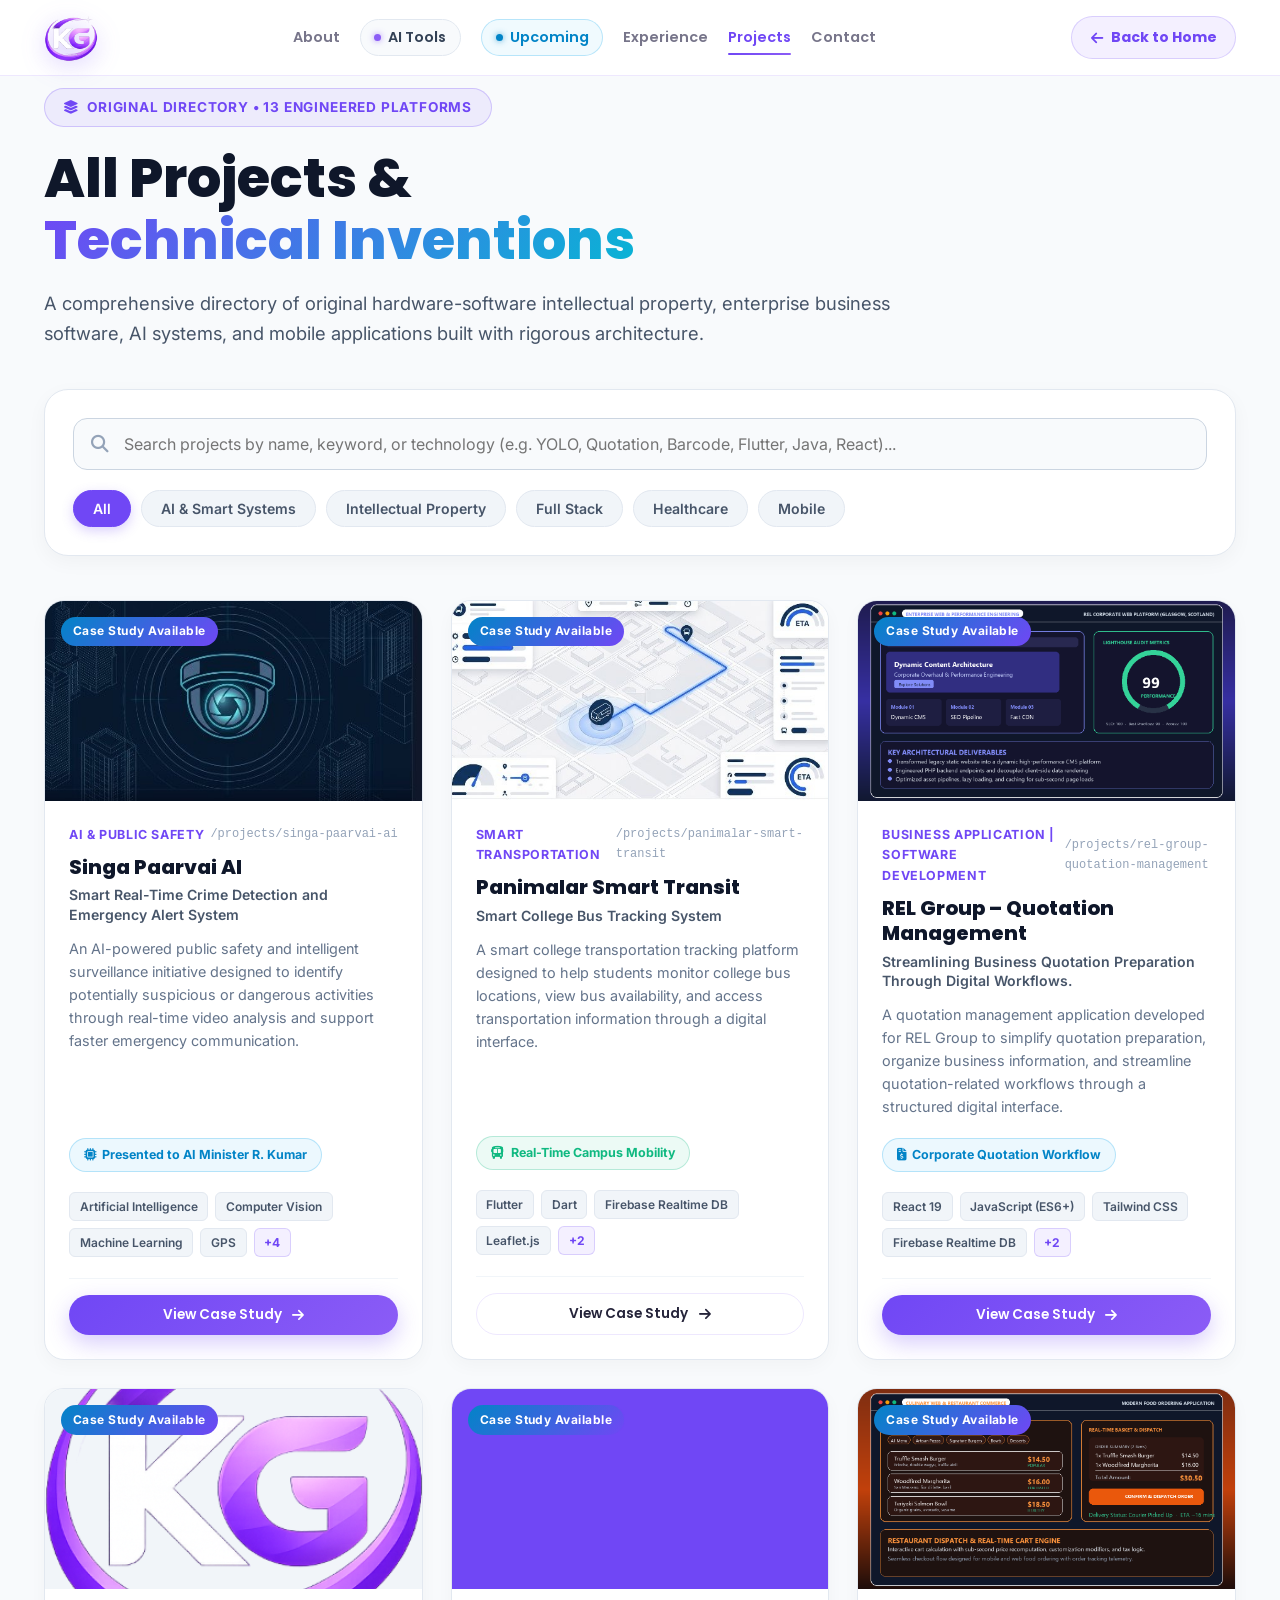
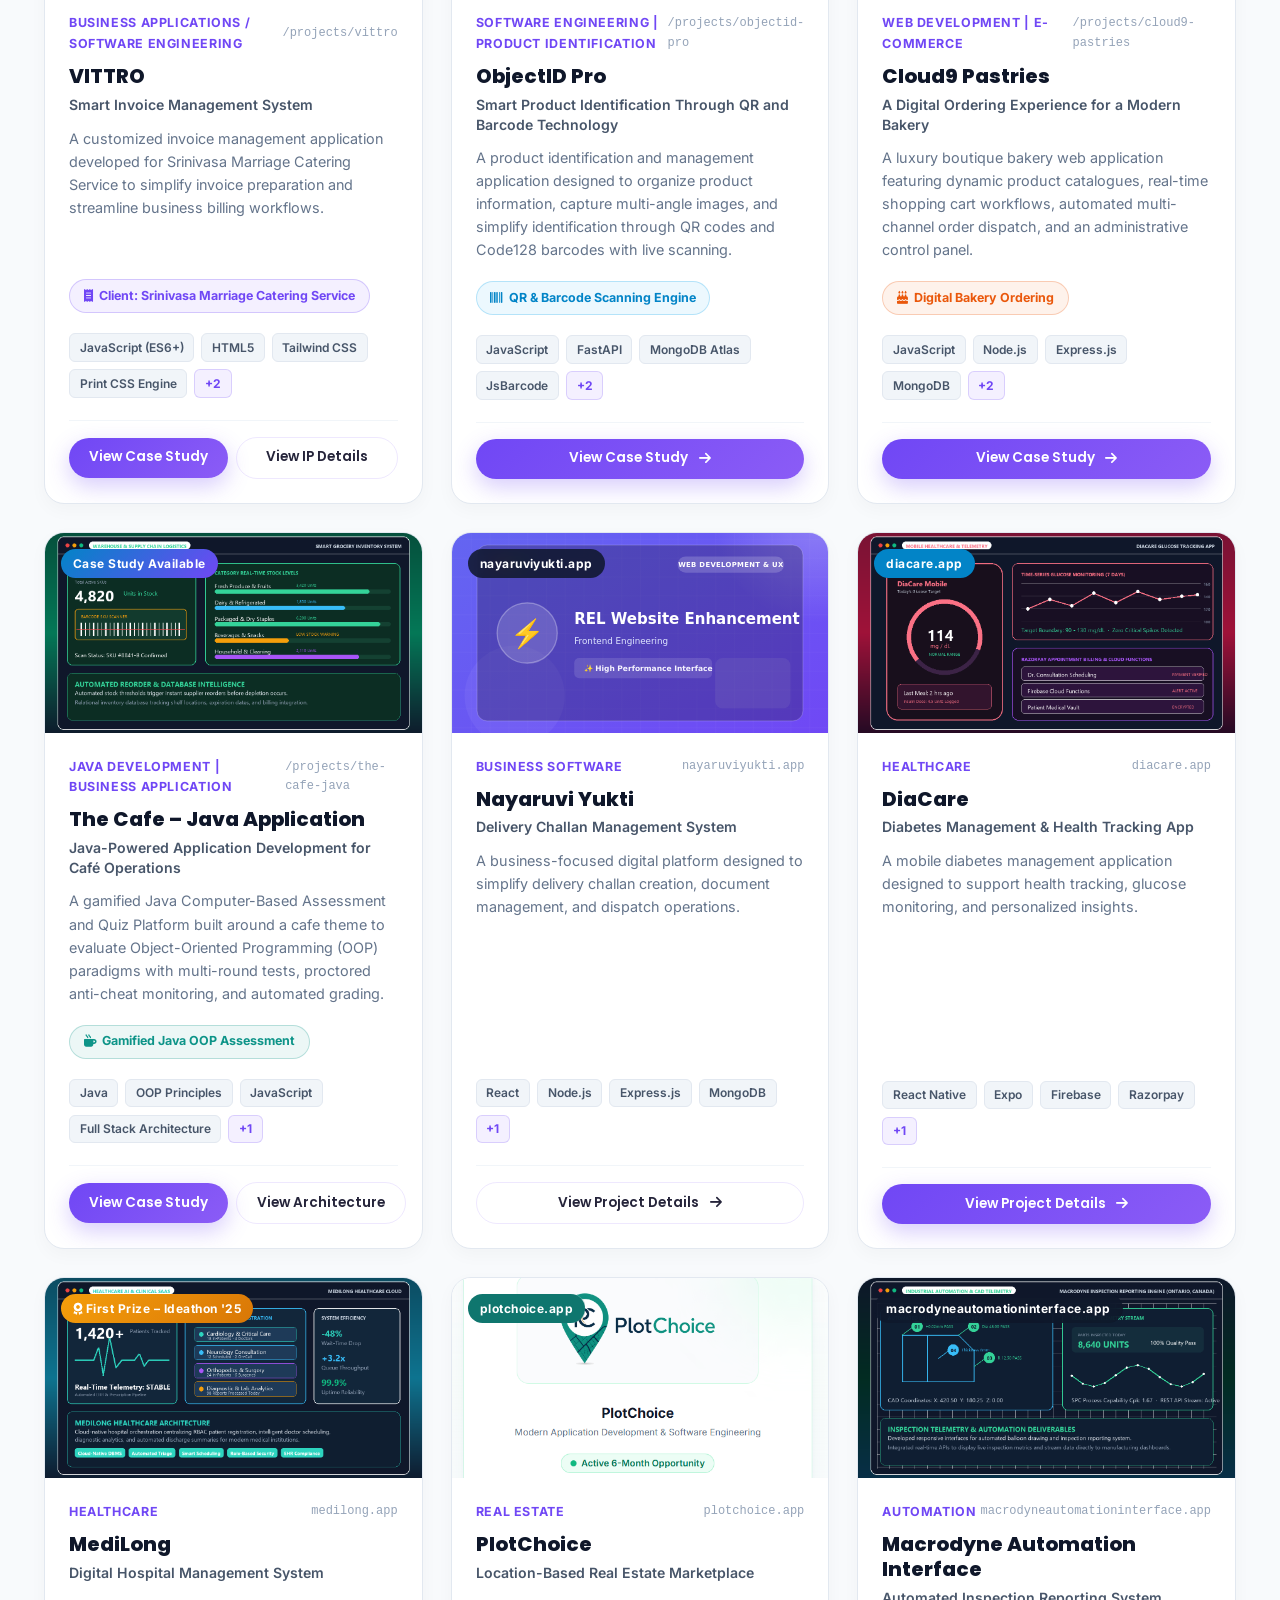
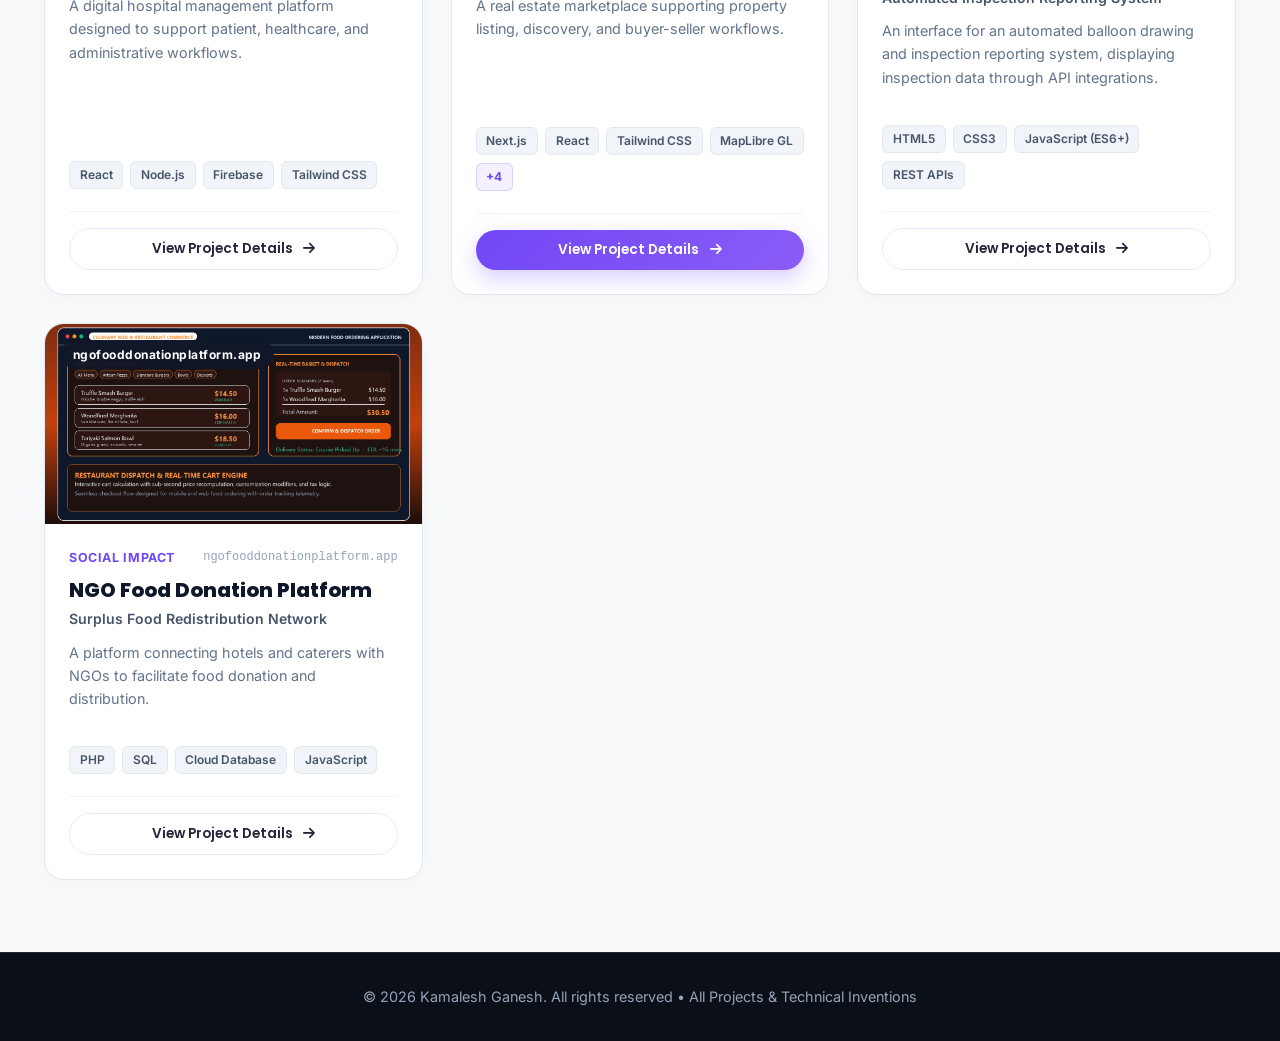
==== commit f5b9c690: "feat: add screenshot-aligned modern navbar with Explore popover and original projects directory" ====
--- a/projects.html
+++ b/projects.html
@@ -5,9 +5,9 @@
   <meta name="viewport" content="width=device-width, initial-scale=1.0, maximum-scale=5.0">
   <meta http-equiv="X-UA-Compatible" content="ie=edge">
   
-  <title>Engineering Projects Directory (14 Projects &amp; Inventions) | Kamalesh Ganesh</title>
-  <meta name="title" content="Engineering Projects Directory (14 Projects &amp; Inventions) | Kamalesh Ganesh">
-  <meta name="description" content="Explore all 14 engineering projects, healthcare software architectures, AI systems, registered IP patents, full-stack web platforms, and automated robotic systems by Kamalesh Ganesh.">
+  <title>All Projects &amp; Technical Inventions | Kamalesh Ganesh</title>
+  <meta name="title" content="All Projects &amp; Technical Inventions | Kamalesh Ganesh">
+  <meta name="description" content="A comprehensive directory of original hardware-software intellectual property, enterprise business software, AI systems, and mobile applications built with rigorous architecture.">
   <meta name="author" content="Kamalesh Ganesh">
   <meta name="theme-color" content="#7047F5">
 
@@ -69,7 +69,7 @@
       font-size: 1.15rem;
       line-height: 1.65;
       color: #475569;
-      max-width: 840px;
+      max-width: 860px;
       margin-bottom: 2.5rem;
     }
 
@@ -77,10 +77,10 @@
     .proj-controls-wrap {
       background: #FFFFFF;
       border: 1px solid #E2E8F0;
-      border-radius: 22px;
+      border-radius: 24px;
       padding: 1.75rem;
       box-shadow: 0 6px 20px rgba(0, 0, 0, 0.04);
-      margin-bottom: 2.5rem;
+      margin-bottom: 2.75rem;
     }
 
     .proj-search-box {
@@ -122,9 +122,9 @@
     }
 
     .proj-cat-btn {
-      padding: 0.5rem 1.1rem;
+      padding: 0.55rem 1.2rem;
       border-radius: 9999px;
-      font-size: 0.85rem;
+      font-size: 0.88rem;
       font-weight: 600;
       background: #F1F5F9;
       color: #475569;
@@ -146,26 +146,201 @@
       box-shadow: 0 4px 12px rgba(112, 71, 245, 0.25);
     }
 
-    .projects-all-grid {
+    /* Projects Directory Grid */
+    .projects-directory-grid {
       display: grid;
-      grid-template-columns: repeat(auto-fill, minmax(320px, 1fr));
+      grid-template-columns: repeat(auto-fill, minmax(330px, 1fr));
       gap: 1.75rem;
-      margin-bottom: 4rem;
+      margin-bottom: 4.5rem;
+    }
+
+    .dir-card {
+      background: #FFFFFF;
+      border: 1px solid #E2E8F0;
+      border-radius: 20px;
+      overflow: hidden;
+      box-shadow: 0 6px 18px rgba(0, 0, 0, 0.03);
+      transition: all 0.25s ease;
+      display: flex;
+      flex-direction: column;
+    }
+
+    .dir-card:hover {
+      border-color: var(--primary);
+      transform: translateY(-4px);
+      box-shadow: 0 14px 30px rgba(112, 71, 245, 0.12);
+    }
+
+    .dir-thumb-box {
+      position: relative;
+      height: 200px;
+      background: #F1F5F9;
+      overflow: hidden;
+    }
+
+    .dir-thumb-img {
+      width: 100%;
+      height: 100%;
+      object-fit: cover;
+      transition: transform 0.4s ease;
+    }
+
+    .dir-card:hover .dir-thumb-img {
+      transform: scale(1.04);
+    }
+
+    .dir-badge-overlay {
+      position: absolute;
+      top: 1rem;
+      left: 1rem;
+      background: rgba(15, 23, 42, 0.85);
+      backdrop-filter: blur(8px);
+      color: #FFFFFF;
+      font-size: 0.75rem;
+      font-weight: 700;
+      padding: 0.3rem 0.75rem;
+      border-radius: 9999px;
+      letter-spacing: 0.04em;
+    }
+
+    .dir-badge-overlay.badge-case-study {
+      background: linear-gradient(135deg, #0284C7 0%, #7047F5 100%);
+    }
+
+    .dir-badge-overlay.badge-prize {
+      background: linear-gradient(135deg, #F59E0B 0%, #D97706 100%);
+    }
+
+    .dir-content {
+      padding: 1.5rem;
+      display: flex;
+      flex-direction: column;
+      flex-grow: 1;
+    }
+
+    .dir-meta-row {
+      display: flex;
+      justify-content: space-between;
+      align-items: center;
+      margin-bottom: 0.6rem;
+    }
+
+    .dir-category {
+      font-size: 0.78rem;
+      font-weight: 700;
+      color: var(--primary);
+      text-transform: uppercase;
+      letter-spacing: 0.05em;
+    }
+
+    .dir-slug {
+      font-size: 0.75rem;
+      color: #94A3B8;
+      font-family: monospace;
+    }
+
+    .dir-title {
+      font-family: 'Poppins', sans-serif;
+      font-size: 1.25rem;
+      font-weight: 800;
+      color: #0F172A;
+      margin-bottom: 0.35rem;
+      line-height: 1.25;
+    }
+
+    .dir-subtitle {
+      font-size: 0.88rem;
+      font-weight: 600;
+      color: #475569;
+      margin-bottom: 0.75rem;
+      line-height: 1.4;
+    }
+
+    .dir-desc {
+      font-size: 0.9rem;
+      line-height: 1.6;
+      color: #64748B;
+      margin-bottom: 1.25rem;
+      flex-grow: 1;
+    }
+
+    .dir-milestone-pill {
+      display: inline-flex;
+      align-items: center;
+      gap: 0.4rem;
+      padding: 0.35rem 0.85rem;
+      border-radius: 9999px;
+      font-size: 0.78rem;
+      font-weight: 700;
+      background: rgba(14, 165, 233, 0.08);
+      border: 1px solid rgba(14, 165, 233, 0.25);
+      color: #0284C7;
+      margin-bottom: 1.25rem;
+      width: fit-content;
+    }
+
+    .dir-tech-tags {
+      display: flex;
+      flex-wrap: wrap;
+      gap: 0.45rem;
+      margin-bottom: 1.35rem;
+    }
+
+    .dir-tag {
+      font-size: 0.75rem;
+      font-weight: 600;
+      padding: 0.22rem 0.6rem;
+      border-radius: 6px;
+      background: #F1F5F9;
+      color: #475569;
+      border: 1px solid #E2E8F0;
+    }
+
+    .dir-tag.tag-more {
+      background: rgba(112, 71, 245, 0.08);
+      color: var(--primary);
+      font-weight: 700;
+      border-color: rgba(112, 71, 245, 0.2);
+    }
+
+    .dir-card-footer {
+      display: flex;
+      align-items: center;
+      justify-content: space-between;
+      gap: 0.75rem;
+      padding-top: 1rem;
+      border-top: 1px solid #F1F5F9;
     }
   </style>
 </head>
 <body>
 
-  <!-- NAVIGATION BAR -->
+  <!-- NAVIGATION BAR (MATCHING REFERENCE HEADER) -->
   <header class="detail-navbar">
     <div class="container detail-nav-container">
       <a href="index.html" class="nav-brand" aria-label="Kamalesh Ganesh Home">
         <img src="images/logo-icon.png" alt="KG Logo" class="nav-brand-logo" onerror="this.onerror=null; this.src='public/images/logo-icon.png';">
       </a>
 
+      <!-- Navigation Links -->
+      <nav class="nav-menu" style="display: flex; gap: 1.25rem; align-items: center;">
+        <a href="index.html#about" class="nav-link">About</a>
+        <a href="ai-ecosystem.html" class="nav-link nav-pill-btn" title="AI Tools">
+          <span class="nav-dot dot-purple"></span>
+          <span>AI Tools</span>
+        </a>
+        <a href="index.html#research" class="nav-link nav-pill-btn pill-cyan" title="Upcoming">
+          <span class="nav-dot dot-cyan"></span>
+          <span>Upcoming</span>
+        </a>
+        <a href="index.html#experience" class="nav-link">Experience</a>
+        <a href="projects.html" class="nav-link active">Projects</a>
+        <a href="index.html#contact" class="nav-link">Contact</a>
+      </nav>
+
       <a href="index.html#projects" class="btn-back-portfolio">
         <i class="fa-solid fa-arrow-left"></i>
-        <span>Back to Portfolio</span>
+        <span>Back to Home</span>
       </a>
     </div>
   </header>
@@ -176,17 +351,17 @@
       <!-- HERO SECTION -->
       <section style="margin-bottom: 2rem;">
         <span class="proj-hero-badge">
-          <i class="fa-solid fa-cubes"></i>
-          Original IP, Patents &amp; Deep-Dive Engineering Portfolio
+          <i class="fa-solid fa-layer-group"></i>
+          Original Directory &bull; 13 Engineered Platforms
         </span>
 
         <h1 class="proj-hero-title">
-          All 14 Engineering Projects<br>
-          <span>&amp; Technical Inventions</span>
+          All Projects &amp;<br>
+          <span>Technical Inventions</span>
         </h1>
 
         <p class="proj-lead">
-          A comprehensive directory spanning healthcare AI architectures, registered Intellectual Property, telematics platforms, full-stack web applications, and autonomous robotics.
+          A comprehensive directory of original hardware-software intellectual property, enterprise business software, AI systems, and mobile applications built with rigorous architecture.
         </p>
       </section>
 
@@ -194,369 +369,470 @@
       <div class="proj-controls-wrap">
         <div class="proj-search-box">
           <i class="fa-solid fa-magnifying-glass proj-search-icon"></i>
-          <input type="text" id="projectSearchInput" class="proj-search-input" placeholder="Search by name, technology, or domain (e.g. YOLO, Diabetes, Transit, IP, LiDAR)...">
+          <input type="text" id="projectSearchInput" class="proj-search-input" placeholder="Search projects by name, keyword, or technology (e.g. YOLO, Quotation, Barcode, Flutter, Java, React)...">
         </div>
 
         <div class="proj-category-pills">
-          <button class="proj-cat-btn active" data-cat="all">All Projects (14)</button>
-          <button class="proj-cat-btn" data-cat="healthcare-ai">AI &amp; Healthcare (4)</button>
-          <button class="proj-cat-btn" data-cat="web-fullstack">Web &amp; Full-Stack (4)</button>
-          <button class="proj-cat-btn" data-cat="automation">Automation &amp; Robotics (4)</button>
-          <button class="proj-cat-btn" data-cat="patents">Original IP &amp; Patents (2)</button>
+          <button class="proj-cat-btn active" data-cat="all">All</button>
+          <button class="proj-cat-btn" data-cat="ai-smart">AI &amp; Smart Systems</button>
+          <button class="proj-cat-btn" data-cat="ip">Intellectual Property</button>
+          <button class="proj-cat-btn" data-cat="full-stack">Full Stack</button>
+          <button class="proj-cat-btn" data-cat="healthcare">Healthcare</button>
+          <button class="proj-cat-btn" data-cat="mobile">Mobile</button>
         </div>
       </div>
 
-      <!-- 14 PROJECTS GRID -->
-      <div class="projects-all-grid" id="projectsGrid">
-
-        <!-- PROJECT 1: MEDILONG -->
-        <div class="project-card" data-category="healthcare-ai">
-          <div class="project-thumb-box">
-            <img src="images/project-medilong.png" alt="MediLong Hospital Management Platform" class="project-thumb-img" onerror="this.onerror=null; this.src='images/project-medilong.svg';" loading="lazy">
-            <span class="project-badge-overlay">Founder Project</span>
-          </div>
-          <div class="project-content">
-            <div class="project-meta-row">
-              <span class="project-category">Healthcare AI | SaaS</span>
-              <span class="project-role-badge">Founder &amp; Dev</span>
-            </div>
-            <h3 class="project-title">MediLong — Hospital Platform</h3>
-            <p class="project-desc">A hospital management platform designed to simplify healthcare administration through digital workflows, patient management, doctor management, appointments, medical records and intelligent healthcare features.</p>
-            <div class="project-tech-tags">
-              <span class="tech-tag">Healthcare AI</span>
-              <span class="tech-tag">Full-Stack</span>
-              <span class="tech-tag">Python</span>
-              <span class="tech-tag">REST APIs</span>
-            </div>
-            <div class="project-card-footer">
-              <a href="index.html#projects" class="btn btn-outline btn-sm"><span>View Summary</span></a>
-              <span class="project-status-label"><i class="fa-solid fa-crown" style="color: #F59E0B;"></i> Active Venture</span>
-            </div>
-          </div>
-        </div>
-
-        <!-- PROJECT 2: SINGA PAARVAI AI -->
-        <div class="project-card" data-category="healthcare-ai automation">
-          <div class="project-thumb-box">
-            <img src="images/project-singapaarvai.jpg" alt="Singa Paarvai AI" class="project-thumb-img" onerror="this.onerror=null; this.src='images/singapaarvai-full.jpg';" loading="lazy">
-            <span class="project-badge-overlay" style="background: linear-gradient(135deg, #0284C7 0%, #7047F5 100%); color: #fff;">Case Study</span>
-          </div>
-          <div class="project-content">
-            <div class="project-meta-row">
-              <span class="project-category">AI &amp; Public Safety</span>
-              <span class="project-role-badge">AI &amp; Systems Lead</span>
-            </div>
-            <h3 class="project-title">Singa Paarvai AI</h3>
-            <p class="project-desc">An AI-powered public safety and intelligent surveillance initiative designed to identify potentially suspicious activities through real-time computer vision and emergency jurisdiction routing.</p>
-            <div class="project-tech-tags">
-              <span class="tech-tag">Computer Vision</span>
-              <span class="tech-tag">Smart Surveillance</span>
-              <span class="tech-tag">YOLOv8</span>
-            </div>
-            <div class="project-card-footer">
-              <a href="singa-paarvai-ai.html" class="btn btn-primary btn-sm"><i class="fa-solid fa-arrow-up-right-from-square"></i> Case Study</a>
-              <span class="project-status-label"><i class="fa-solid fa-microchip"></i> Presented to AI Minister</span>
-            </div>
-          </div>
-        </div>
-
-        <!-- PROJECT 3: PANIMALAR SMART TRANSIT -->
-        <div class="project-card" data-category="web-fullstack automation">
-          <div class="project-thumb-box">
-            <img src="images/panimalar-transit-mockup.jpg" alt="Panimalar Smart Transit" class="project-thumb-img" onerror="this.onerror=null; this.src='images/project-bustracking.png';" loading="lazy">
-            <span class="project-badge-overlay">Transit Logistics</span>
-          </div>
-          <div class="project-content">
-            <div class="project-meta-row">
-              <span class="project-category">IoT &amp; Transit</span>
-              <span class="project-role-badge">Full-Stack Dev</span>
-            </div>
-            <h3 class="project-title">Panimalar Smart Transit</h3>
-            <p class="project-desc">A campus transportation management system designed to coordinate bus routes, monitor pickup stops, and keep students informed on arrival times across institutional transit paths.</p>
-            <div class="project-tech-tags">
-              <span class="tech-tag">Transit Logistics</span>
-              <span class="tech-tag">Geolocation</span>
-              <span class="tech-tag">Full-Stack</span>
-            </div>
-            <div class="project-card-footer">
-              <a href="panimalar-smart-transit.html" class="btn btn-outline btn-sm"><i class="fa-solid fa-arrow-up-right-from-square"></i> Case Study</a>
-              <span class="project-status-label"><i class="fa-solid fa-circle-check" style="color: #10B981;"></i> Campus Ready</span>
-            </div>
-          </div>
-        </div>
-
-        <!-- PROJECT 4: DIACARE+ -->
-        <div class="project-card" data-category="healthcare-ai">
-          <div class="project-thumb-box">
-            <img src="images/project-diacare.png" alt="DiaCare+ Diabetes Management" class="project-thumb-img" onerror="this.onerror=null; this.src='images/project-diacare.svg';" loading="lazy">
-            <span class="project-badge-overlay">Clinical Mobile App</span>
-          </div>
-          <div class="project-content">
-            <div class="project-meta-row">
-              <span class="project-category">Healthcare AI | Mobile</span>
-              <span class="project-role-badge">TMC Intern</span>
-            </div>
-            <h3 class="project-title">DiaCare+ Diabetes Management</h3>
-            <p class="project-desc">Digital diabetes management application supporting fasting &amp; post-prandial glucose logging, HbA1c progress tracking, and interactive glycemic variance curves.</p>
-            <div class="project-tech-tags">
-              <span class="tech-tag">React Native</span>
-              <span class="tech-tag">Expo</span>
-              <span class="tech-tag">Health Analytics</span>
-            </div>
-            <div class="project-card-footer">
-              <a href="tambaram-medical-centre.html" class="btn btn-primary btn-sm"><i class="fa-solid fa-arrow-up-right-from-square"></i> Case Study</a>
-              <span class="project-status-label"><i class="fa-solid fa-hospital"></i> TMC Mentored</span>
-            </div>
-          </div>
-        </div>
-
-        <!-- PROJECT 5: PLOTCHOICE PLATFORM -->
-        <div class="project-card" data-category="web-fullstack">
-          <div class="project-thumb-box">
-            <img src="images/project-rel.png" alt="PlotChoice Platform" class="project-thumb-img" onerror="this.onerror=null; this.src='images/project-rel.svg';" loading="lazy">
-            <span class="project-badge-overlay">Geospatial Platform</span>
-          </div>
-          <div class="project-content">
-            <div class="project-meta-row">
-              <span class="project-category">Full Stack | Web</span>
-              <span class="project-role-badge">App Dev Intern</span>
-            </div>
-            <h3 class="project-title">PlotChoice Platform Modules</h3>
-            <p class="project-desc">Interactive geospatial discovery, neighborhood boundary layers with MapLibre GL, and high-performance property directory with Prisma and PostgreSQL.</p>
-            <div class="project-tech-tags">
-              <span class="tech-tag">Next.js</span>
-              <span class="tech-tag">MapLibre GL</span>
-              <span class="tech-tag">Prisma ORM</span>
-            </div>
-            <div class="project-card-footer">
-              <a href="plotchoice.html" class="btn btn-primary btn-sm"><i class="fa-solid fa-arrow-up-right-from-square"></i> Case Study</a>
-              <span class="project-status-label"><i class="fa-solid fa-hourglass-half"></i> Active Engagement</span>
-            </div>
-          </div>
-        </div>
-
-        <!-- PROJECT 6: REL WEBSITE ENHANCEMENT -->
-        <div class="project-card" data-category="web-fullstack">
-          <div class="project-thumb-box">
-            <img src="images/project-rel.png" alt="REL Website Enhancement" class="project-thumb-img" onerror="this.onerror=null; this.src='images/project-rel.svg';" loading="lazy">
-            <span class="project-badge-overlay">Web Enhancement</span>
-          </div>
-          <div class="project-content">
-            <div class="project-meta-row">
-              <span class="project-category">Web Engineering</span>
-              <span class="project-role-badge">REL Intern</span>
-            </div>
-            <h3 class="project-title">REL Website Enhancement</h3>
-            <p class="project-desc">Worked on enhancing website functionality, interface and user experience, implementing responsive layout upgrades, and optimizing cross-browser performance standards.</p>
-            <div class="project-tech-tags">
-              <span class="tech-tag">UI/UX</span>
-              <span class="tech-tag">Performance</span>
-              <span class="tech-tag">Cross-Browser</span>
-            </div>
-            <div class="project-card-footer">
-              <a href="index.html#experience" class="btn btn-outline btn-sm"><span>View Internship</span></a>
-              <span class="project-status-label"><i class="fa-solid fa-shield-halved"></i> Verified</span>
-            </div>
-          </div>
-        </div>
-
-        <!-- PROJECT 7: MACRODYNE AUTOMATION UI -->
-        <div class="project-card" data-category="automation">
-          <div class="project-thumb-box">
-            <img src="images/project-macrodyne.png" alt="Macrodyne Automation UI" class="project-thumb-img" onerror="this.onerror=null; this.src='images/project-macrodyne.svg';" loading="lazy">
-            <span class="project-badge-overlay">Industrial UI</span>
-          </div>
-          <div class="project-content">
-            <div class="project-meta-row">
-              <span class="project-category">Industrial Automation</span>
-              <span class="project-role-badge">Macrodyne Intern</span>
-            </div>
-            <h3 class="project-title">Macrodyne Automation UI</h3>
-            <p class="project-desc">Developed an intuitive user interface for automation-related workflows, enabling operators to control machine cycles, monitor state transitions, and review system telemetry.</p>
-            <div class="project-tech-tags">
-              <span class="tech-tag">Industrial UI</span>
-              <span class="tech-tag">Telemetry</span>
-              <span class="tech-tag">JavaScript</span>
-            </div>
-            <div class="project-card-footer">
-              <a href="index.html#experience" class="btn btn-outline btn-sm"><span>View Internship</span></a>
-              <span class="project-status-label"><i class="fa-solid fa-shield-halved"></i> Verified</span>
-            </div>
-          </div>
-        </div>
-
-        <!-- PROJECT 8: AI MULTI-DISEASE DIAGNOSTIC DECISION ENGINE -->
-        <div class="project-card" data-category="healthcare-ai">
-          <div class="project-thumb-box">
-            <img src="images/project-pcos.png" alt="AI Multi-Disease Diagnostic Engine" class="project-thumb-img" loading="lazy">
-            <span class="project-badge-overlay">Research Model</span>
-          </div>
-          <div class="project-content">
-            <div class="project-meta-row">
-              <span class="project-category">Healthcare AI</span>
-              <span class="project-role-badge">Lead Researcher</span>
-            </div>
-            <h3 class="project-title">AI Multi-Disease Diagnostic Engine</h3>
-            <p class="project-desc">Interpretable multi-disease decision support engine combining biomarker panels, metabolic factors, and explainable feature attributions.</p>
-            <div class="project-tech-tags">
-              <span class="tech-tag">Healthcare AI</span>
-              <span class="tech-tag">Scikit-learn</span>
-              <span class="tech-tag">Explainable AI</span>
-            </div>
-            <div class="project-card-footer">
-              <a href="ai-assisted-pcos-research.html" class="btn btn-primary btn-sm"><i class="fa-solid fa-arrow-up-right-from-square"></i> Research Site</a>
-              <span class="project-status-label"><i class="fa-solid fa-flask"></i> Academic Scope</span>
-            </div>
-          </div>
-        </div>
-
-        <!-- PROJECT 9: AUTONOMOUS GROUND VEHICLE (AGV) -->
-        <div class="project-card" data-category="automation">
-          <div class="project-thumb-box">
-            <img src="images/project-food.png" alt="Autonomous Ground Vehicle" class="project-thumb-img" onerror="this.onerror=null; this.src='images/project-food.svg';" loading="lazy">
-            <span class="project-badge-overlay">Robotics</span>
-          </div>
-          <div class="project-content">
-            <div class="project-meta-row">
-              <span class="project-category">Robotics &amp; Autonomous</span>
-              <span class="project-role-badge">Hardware &amp; AI</span>
-            </div>
-            <h3 class="project-title">Autonomous Ground Vehicle (AGV)</h3>
-            <p class="project-desc">Autonomous indoor mapping and payload navigation platform utilizing 2D LiDAR scanning, wheel encoders, and SLAM obstacle avoidance algorithms.</p>
-            <div class="project-tech-tags">
-              <span class="tech-tag">LiDAR</span>
-              <span class="tech-tag">SLAM</span>
-              <span class="tech-tag">ROS</span>
-              <span class="tech-tag">Embedded C++</span>
-            </div>
-            <div class="project-card-footer">
-              <a href="index.html#projects" class="btn btn-outline btn-sm"><span>View Summary</span></a>
-              <span class="project-status-label"><i class="fa-solid fa-robot"></i> Prototype</span>
-            </div>
-          </div>
-        </div>
-
-        <!-- PROJECT 10: AUTOMATED SOIL & ENVIRONMENTAL TESTING RIG -->
-        <div class="project-card" data-category="automation">
-          <div class="project-thumb-box">
-            <img src="images/project-grocery.png" alt="Soil Testing Rig" class="project-thumb-img" onerror="this.onerror=null; this.src='images/project-grocery.svg';" loading="lazy">
-            <span class="project-badge-overlay">Agritech Hardware</span>
-          </div>
-          <div class="project-content">
-            <div class="project-meta-row">
-              <span class="project-category">IoT &amp; Embedded</span>
-              <span class="project-role-badge">Hardware Lead</span>
-            </div>
-            <h3 class="project-title">Automated Soil Testing Rig</h3>
-            <p class="project-desc">Microcontroller-driven multi-sensor probe measuring NPK levels, moisture, electrical conductivity, and pH with automated telemetry logging.</p>
-            <div class="project-tech-tags">
-              <span class="tech-tag">IoT</span>
-              <span class="tech-tag">Microcontroller</span>
-              <span class="tech-tag">Sensors</span>
-            </div>
-            <div class="project-card-footer">
-              <a href="index.html#projects" class="btn btn-outline btn-sm"><span>View Summary</span></a>
-              <span class="project-status-label"><i class="fa-solid fa-microchip"></i> Hardware</span>
-            </div>
-          </div>
-        </div>
-
-        <!-- PROJECT 11: SMART HYDROPONICS & CROP MONITORING -->
-        <div class="project-card" data-category="automation">
-          <div class="project-thumb-box">
-            <img src="images/project-food.png" alt="Smart Hydroponics" class="project-thumb-img" onerror="this.onerror=null; this.src='images/project-food.svg';" loading="lazy">
-            <span class="project-badge-overlay">Smart Agriculture</span>
-          </div>
-          <div class="project-content">
-            <div class="project-meta-row">
-              <span class="project-category">Smart Agriculture</span>
-              <span class="project-role-badge">Systems Engineer</span>
-            </div>
-            <h3 class="project-title">Smart Hydroponics Monitor</h3>
-            <p class="project-desc">Closed-loop nutrient dosing system with automated pH correction, water temperature management, and cloud monitoring telemetry.</p>
-            <div class="project-tech-tags">
-              <span class="tech-tag">IoT Doser</span>
-              <span class="tech-tag">Cloud Telemetry</span>
-              <span class="tech-tag">Automation</span>
-            </div>
-            <div class="project-card-footer">
-              <a href="index.html#projects" class="btn btn-outline btn-sm"><span>View Summary</span></a>
-              <span class="project-status-label"><i class="fa-solid fa-seedling"></i> Deployed</span>
-            </div>
-          </div>
-        </div>
-
-        <!-- PROJECT 12: ADVANCED ROBOTIC ARM FOR SORTING -->
-        <div class="project-card" data-category="automation">
-          <div class="project-thumb-box">
-            <img src="images/project-macrodyne.png" alt="Robotic Arm" class="project-thumb-img" onerror="this.onerror=null; this.src='images/project-macrodyne.svg';" loading="lazy">
-            <span class="project-badge-overlay">Mechatronics</span>
-          </div>
-          <div class="project-content">
-            <div class="project-meta-row">
-              <span class="project-category">Robotics &amp; Vision</span>
-              <span class="project-role-badge">Lead Developer</span>
-            </div>
-            <h3 class="project-title">Advanced Robotic Arm (4-DOF)</h3>
-            <p class="project-desc">Inverse kinematics 4-axis robotic arm integrated with top-down computer vision camera for sorting and pick-and-place operations.</p>
-            <div class="project-tech-tags">
-              <span class="tech-tag">Kinematics</span>
-              <span class="tech-tag">Computer Vision</span>
-              <span class="tech-tag">Servo Control</span>
-            </div>
-            <div class="project-card-footer">
-              <a href="index.html#projects" class="btn btn-outline btn-sm"><span>View Summary</span></a>
-              <span class="project-status-label"><i class="fa-solid fa-gears"></i> Lab Validated</span>
-            </div>
-          </div>
-        </div>
-
-        <!-- PROJECT 13: VITTRO (ORIGINAL IP & PATENT) -->
-        <div class="project-card" data-category="patents healthcare-ai">
-          <div class="project-thumb-box">
-            <img src="images/singapaarvai-full.jpg" alt="VITTRO Intellectual Property" class="project-thumb-img" loading="lazy">
-            <span class="project-badge-overlay" style="background: linear-gradient(135deg, #F59E0B 0%, #D97706 100%); color: #fff;">Registered IP</span>
-          </div>
-          <div class="project-content">
-            <div class="project-meta-row">
-              <span class="project-category">Patent &bull; Medical AI</span>
-              <span class="project-role-badge">Inventor</span>
-            </div>
-            <h3 class="project-title">VITTRO — Intelligent Medical Assistant</h3>
-            <p class="project-desc">Proprietary medical computer vision and assistive diagnostics invention registered for Intellectual Property protection.</p>
-            <div class="project-tech-tags">
-              <span class="tech-tag">Intellectual Property</span>
-              <span class="tech-tag">Computer Vision</span>
-              <span class="tech-tag">Diagnostic AI</span>
-            </div>
-            <div class="project-card-footer">
-              <a href="index.html#achievements" class="btn btn-outline btn-sm"><span>View Patent Info</span></a>
-              <span class="project-status-label"><i class="fa-solid fa-certificate" style="color: #F59E0B;"></i> Registered IP</span>
-            </div>
-          </div>
-        </div>
-
-        <!-- PROJECT 14: MARKGEN -->
-        <div class="project-card" data-category="web-fullstack">
-          <div class="project-thumb-box">
-            <img src="images/project-markgen.png" alt="MarkGen Academic Analytics" class="project-thumb-img" onerror="this.onerror=null; this.src='images/project-markgen.svg';" loading="lazy">
-            <span class="project-badge-overlay">Education Platform</span>
-          </div>
-          <div class="project-content">
-            <div class="project-meta-row">
-              <span class="project-category">Full-Stack &bull; Education</span>
-              <span class="project-role-badge">Lead Developer</span>
-            </div>
-            <h3 class="project-title">MarkGen — Grade Analytics Engine</h3>
-            <p class="project-desc">Automated grade evaluation and performance analytics engine enabling faculty to generate performance distributions and student transcripts.</p>
-            <div class="project-tech-tags">
-              <span class="tech-tag">Academic Analytics</span>
-              <span class="tech-tag">Full-Stack</span>
-              <span class="tech-tag">PDF Generation</span>
-            </div>
-            <div class="project-card-footer">
-              <a href="index.html#projects" class="btn btn-outline btn-sm"><span>View Summary</span></a>
-              <span class="project-status-label"><i class="fa-solid fa-graduation-cap"></i> Complete</span>
+      <!-- 13 PROJECTS DIRECTORY GRID -->
+      <div class="projects-directory-grid" id="projectsDirectoryGrid">
+
+        <!-- 1. SINGA PAARVAI AI -->
+        <div class="dir-card" data-category="ai-smart">
+          <div class="dir-thumb-box">
+            <img src="images/project-singapaarvai.jpg" alt="Singa Paarvai AI" class="dir-thumb-img" onerror="this.onerror=null; this.src='images/singapaarvai-full.jpg';" loading="lazy">
+            <span class="dir-badge-overlay badge-case-study">Case Study Available</span>
+          </div>
+          <div class="dir-content">
+            <div class="dir-meta-row">
+              <span class="dir-category">AI &amp; Public Safety</span>
+              <span class="dir-slug">/projects/singa-paarvai-ai</span>
+            </div>
+            <h3 class="dir-title">Singa Paarvai AI</h3>
+            <p class="dir-subtitle">Smart Real-Time Crime Detection and Emergency Alert System</p>
+            <p class="dir-desc">An AI-powered public safety and intelligent surveillance initiative designed to identify potentially suspicious or dangerous activities through real-time video analysis and support faster emergency communication.</p>
+            
+            <div class="dir-milestone-pill">
+              <i class="fa-solid fa-microchip"></i>
+              <span>Presented to AI Minister R. Kumar</span>
+            </div>
+
+            <div class="dir-tech-tags">
+              <span class="dir-tag">Artificial Intelligence</span>
+              <span class="dir-tag">Computer Vision</span>
+              <span class="dir-tag">Machine Learning</span>
+              <span class="dir-tag">GPS</span>
+              <span class="dir-tag tag-more">+4</span>
+            </div>
+
+            <div class="dir-card-footer">
+              <a href="singa-paarvai-ai.html" class="btn btn-primary btn-sm" style="width: 100%;">
+                <span>View Case Study</span>
+                <i class="fa-solid fa-arrow-right"></i>
+              </a>
+            </div>
+          </div>
+        </div>
+
+        <!-- 2. PANIMALAR SMART TRANSIT -->
+        <div class="dir-card" data-category="ai-smart full-stack mobile">
+          <div class="dir-thumb-box">
+            <img src="images/panimalar-transit-mockup.jpg" alt="Panimalar Smart Transit" class="dir-thumb-img" onerror="this.onerror=null; this.src='images/project-bustracking.png';" loading="lazy">
+            <span class="dir-badge-overlay badge-case-study">Case Study Available</span>
+          </div>
+          <div class="dir-content">
+            <div class="dir-meta-row">
+              <span class="dir-category">Smart Transportation</span>
+              <span class="dir-slug">/projects/panimalar-smart-transit</span>
+            </div>
+            <h3 class="dir-title">Panimalar Smart Transit</h3>
+            <p class="dir-subtitle">Smart College Bus Tracking System</p>
+            <p class="dir-desc">A smart college transportation tracking platform designed to help students monitor college bus locations, view bus availability, and access transportation information through a digital interface.</p>
+            
+            <div class="dir-milestone-pill" style="color: #10B981; background: rgba(16, 185, 129, 0.08); border-color: rgba(16, 185, 129, 0.25);">
+              <i class="fa-solid fa-bus"></i>
+              <span>Real-Time Campus Mobility</span>
+            </div>
+
+            <div class="dir-tech-tags">
+              <span class="dir-tag">Flutter</span>
+              <span class="dir-tag">Dart</span>
+              <span class="dir-tag">Firebase Realtime DB</span>
+              <span class="dir-tag">Leaflet.js</span>
+              <span class="dir-tag tag-more">+2</span>
+            </div>
+
+            <div class="dir-card-footer">
+              <a href="panimalar-smart-transit.html" class="btn btn-outline btn-sm" style="width: 100%;">
+                <span>View Case Study</span>
+                <i class="fa-solid fa-arrow-right"></i>
+              </a>
+            </div>
+          </div>
+        </div>
+
+        <!-- 3. REL GROUP – QUOTATION MANAGEMENT SYSTEM -->
+        <div class="dir-card" data-category="full-stack">
+          <div class="dir-thumb-box">
+            <img src="images/project-rel.png" alt="REL Group – Quotation Management System" class="dir-thumb-img" onerror="this.onerror=null; this.src='images/project-rel.svg';" loading="lazy">
+            <span class="dir-badge-overlay badge-case-study">Case Study Available</span>
+          </div>
+          <div class="dir-content">
+            <div class="dir-meta-row">
+              <span class="dir-category">Business Application | Software Development</span>
+              <span class="dir-slug">/projects/rel-group-quotation-management</span>
+            </div>
+            <h3 class="dir-title">REL Group – Quotation Management</h3>
+            <p class="dir-subtitle">Streamlining Business Quotation Preparation Through Digital Workflows.</p>
+            <p class="dir-desc">A quotation management application developed for REL Group to simplify quotation preparation, organize business information, and streamline quotation-related workflows through a structured digital interface.</p>
+            
+            <div class="dir-milestone-pill">
+              <i class="fa-solid fa-file-invoice-dollar"></i>
+              <span>Corporate Quotation Workflow</span>
+            </div>
+
+            <div class="dir-tech-tags">
+              <span class="dir-tag">React 19</span>
+              <span class="dir-tag">JavaScript (ES6+)</span>
+              <span class="dir-tag">Tailwind CSS</span>
+              <span class="dir-tag">Firebase Realtime DB</span>
+              <span class="dir-tag tag-more">+2</span>
+            </div>
+
+            <div class="dir-card-footer">
+              <a href="index.html#experience" class="btn btn-primary btn-sm" style="width: 100%;">
+                <span>View Case Study</span>
+                <i class="fa-solid fa-arrow-right"></i>
+              </a>
+            </div>
+          </div>
+        </div>
+
+        <!-- 4. VITTRO -->
+        <div class="dir-card" data-category="ip full-stack">
+          <div class="dir-thumb-box">
+            <img src="images/test_em1.png" alt="VITTRO" class="dir-thumb-img" onerror="this.onerror=null; this.src='images/singapaarvai-full.jpg';" loading="lazy">
+            <span class="dir-badge-overlay badge-case-study">Case Study Available</span>
+          </div>
+          <div class="dir-content">
+            <div class="dir-meta-row">
+              <span class="dir-category">Business Applications / Software Engineering</span>
+              <span class="dir-slug">/projects/vittro</span>
+            </div>
+            <h3 class="dir-title">VITTRO</h3>
+            <p class="dir-subtitle">Smart Invoice Management System</p>
+            <p class="dir-desc">A customized invoice management application developed for Srinivasa Marriage Catering Service to simplify invoice preparation and streamline business billing workflows.</p>
+            
+            <div class="dir-milestone-pill" style="color: #7047F5; background: rgba(112, 71, 245, 0.08); border-color: rgba(112, 71, 245, 0.25);">
+              <i class="fa-solid fa-receipt"></i>
+              <span>Client: Srinivasa Marriage Catering Service</span>
+            </div>
+
+            <div class="dir-tech-tags">
+              <span class="dir-tag">JavaScript (ES6+)</span>
+              <span class="dir-tag">HTML5</span>
+              <span class="dir-tag">Tailwind CSS</span>
+              <span class="dir-tag">Print CSS Engine</span>
+              <span class="dir-tag tag-more">+2</span>
+            </div>
+
+            <div class="dir-card-footer" style="display: flex; gap: 0.5rem;">
+              <a href="index.html#achievements" class="btn btn-primary btn-sm" style="flex: 1;">
+                <span>View Case Study</span>
+              </a>
+              <a href="index.html#achievements" class="btn btn-outline btn-sm" style="flex: 1;" title="View IP & Architecture Details">
+                <span>View IP Details</span>
+              </a>
+            </div>
+          </div>
+        </div>
+
+        <!-- 5. OBJECTID PRO -->
+        <div class="dir-card" data-category="ai-smart full-stack">
+          <div class="dir-thumb-box">
+            <img src="images/test.png" alt="ObjectID Pro" class="dir-thumb-img" onerror="this.onerror=null; this.src='images/project-markgen.png';" loading="lazy">
+            <span class="dir-badge-overlay badge-case-study">Case Study Available</span>
+          </div>
+          <div class="dir-content">
+            <div class="dir-meta-row">
+              <span class="dir-category">Software Engineering | Product Identification</span>
+              <span class="dir-slug">/projects/objectid-pro</span>
+            </div>
+            <h3 class="dir-title">ObjectID Pro</h3>
+            <p class="dir-subtitle">Smart Product Identification Through QR and Barcode Technology</p>
+            <p class="dir-desc">A product identification and management application designed to organize product information, capture multi-angle images, and simplify identification through QR codes and Code128 barcodes with live scanning.</p>
+            
+            <div class="dir-milestone-pill">
+              <i class="fa-solid fa-barcode"></i>
+              <span>QR &amp; Barcode Scanning Engine</span>
+            </div>
+
+            <div class="dir-tech-tags">
+              <span class="dir-tag">JavaScript</span>
+              <span class="dir-tag">FastAPI</span>
+              <span class="dir-tag">MongoDB Atlas</span>
+              <span class="dir-tag">JsBarcode</span>
+              <span class="dir-tag tag-more">+2</span>
+            </div>
+
+            <div class="dir-card-footer">
+              <a href="index.html#projects" class="btn btn-primary btn-sm" style="width: 100%;">
+                <span>View Case Study</span>
+                <i class="fa-solid fa-arrow-right"></i>
+              </a>
+            </div>
+          </div>
+        </div>
+
+        <!-- 6. CLOUD9 PASTRIES -->
+        <div class="dir-card" data-category="full-stack">
+          <div class="dir-thumb-box">
+            <img src="images/project-food.png" alt="Cloud9 Pastries" class="dir-thumb-img" onerror="this.onerror=null; this.src='images/project-food.svg';" loading="lazy">
+            <span class="dir-badge-overlay badge-case-study">Case Study Available</span>
+          </div>
+          <div class="dir-content">
+            <div class="dir-meta-row">
+              <span class="dir-category">Web Development | E-Commerce</span>
+              <span class="dir-slug">/projects/cloud9-pastries</span>
+            </div>
+            <h3 class="dir-title">Cloud9 Pastries</h3>
+            <p class="dir-subtitle">A Digital Ordering Experience for a Modern Bakery</p>
+            <p class="dir-desc">A luxury boutique bakery web application featuring dynamic product catalogues, real-time shopping cart workflows, automated multi-channel order dispatch, and an administrative control panel.</p>
+            
+            <div class="dir-milestone-pill" style="color: #EA580C; background: rgba(234, 88, 12, 0.08); border-color: rgba(234, 88, 12, 0.25);">
+              <i class="fa-solid fa-cake-candles"></i>
+              <span>Digital Bakery Ordering</span>
+            </div>
+
+            <div class="dir-tech-tags">
+              <span class="dir-tag">JavaScript</span>
+              <span class="dir-tag">Node.js</span>
+              <span class="dir-tag">Express.js</span>
+              <span class="dir-tag">MongoDB</span>
+              <span class="dir-tag tag-more">+2</span>
+            </div>
+
+            <div class="dir-card-footer">
+              <a href="index.html#projects" class="btn btn-primary btn-sm" style="width: 100%;">
+                <span>View Case Study</span>
+                <i class="fa-solid fa-arrow-right"></i>
+              </a>
+            </div>
+          </div>
+        </div>
+
+        <!-- 7. THE CAFE – JAVA APPLICATION -->
+        <div class="dir-card" data-category="full-stack">
+          <div class="dir-thumb-box">
+            <img src="images/project-grocery.png" alt="The Cafe – Java Application" class="dir-thumb-img" onerror="this.onerror=null; this.src='images/project-grocery.svg';" loading="lazy">
+            <span class="dir-badge-overlay badge-case-study">Case Study Available</span>
+          </div>
+          <div class="dir-content">
+            <div class="dir-meta-row">
+              <span class="dir-category">Java Development | Business Application</span>
+              <span class="dir-slug">/projects/the-cafe-java</span>
+            </div>
+            <h3 class="dir-title">The Cafe – Java Application</h3>
+            <p class="dir-subtitle">Java-Powered Application Development for Café Operations</p>
+            <p class="dir-desc">A gamified Java Computer-Based Assessment and Quiz Platform built around a cafe theme to evaluate Object-Oriented Programming (OOP) paradigms with multi-round tests, proctored anti-cheat monitoring, and automated grading.</p>
+            
+            <div class="dir-milestone-pill" style="color: #0D9488; background: rgba(13, 148, 136, 0.08); border-color: rgba(13, 148, 136, 0.25);">
+              <i class="fa-solid fa-mug-hot"></i>
+              <span>Gamified Java OOP Assessment</span>
+            </div>
+
+            <div class="dir-tech-tags">
+              <span class="dir-tag">Java</span>
+              <span class="dir-tag">OOP Principles</span>
+              <span class="dir-tag">JavaScript</span>
+              <span class="dir-tag">Full Stack Architecture</span>
+              <span class="dir-tag tag-more">+1</span>
+            </div>
+
+            <div class="dir-card-footer" style="display: flex; gap: 0.5rem;">
+              <a href="index.html#projects" class="btn btn-primary btn-sm" style="flex: 1;">
+                <span>View Case Study</span>
+              </a>
+              <a href="index.html#achievements" class="btn btn-outline btn-sm" style="flex: 1;">
+                <span>View Architecture</span>
+              </a>
+            </div>
+          </div>
+        </div>
+
+        <!-- 8. NAYARUVI YUKTI -->
+        <div class="dir-card" data-category="full-stack ip">
+          <div class="dir-thumb-box">
+            <img src="images/project-rel.svg" alt="Nayaruvi Yukti" class="dir-thumb-img" loading="lazy">
+            <span class="dir-badge-overlay">nayaruviyukti.app</span>
+          </div>
+          <div class="dir-content">
+            <div class="dir-meta-row">
+              <span class="dir-category">Business Software</span>
+              <span class="dir-slug">nayaruviyukti.app</span>
+            </div>
+            <h3 class="dir-title">Nayaruvi Yukti</h3>
+            <p class="dir-subtitle">Delivery Challan Management System</p>
+            <p class="dir-desc">A business-focused digital platform designed to simplify delivery challan creation, document management, and dispatch operations.</p>
+            
+            <div class="dir-tech-tags" style="margin-top: 1rem;">
+              <span class="dir-tag">React</span>
+              <span class="dir-tag">Node.js</span>
+              <span class="dir-tag">Express.js</span>
+              <span class="dir-tag">MongoDB</span>
+              <span class="dir-tag tag-more">+1</span>
+            </div>
+
+            <div class="dir-card-footer">
+              <a href="index.html#projects" class="btn btn-outline btn-sm" style="width: 100%;">
+                <span>View Project Details</span>
+                <i class="fa-solid fa-arrow-right"></i>
+              </a>
+            </div>
+          </div>
+        </div>
+
+        <!-- 9. DIACARE -->
+        <div class="dir-card" data-category="healthcare mobile">
+          <div class="dir-thumb-box">
+            <img src="images/project-diacare.png" alt="DiaCare" class="dir-thumb-img" onerror="this.onerror=null; this.src='images/project-diacare.svg';" loading="lazy">
+            <span class="dir-badge-overlay" style="background: #0284C7;">diacare.app</span>
+          </div>
+          <div class="dir-content">
+            <div class="dir-meta-row">
+              <span class="dir-category">Healthcare</span>
+              <span class="dir-slug">diacare.app</span>
+            </div>
+            <h3 class="dir-title">DiaCare</h3>
+            <p class="dir-subtitle">Diabetes Management &amp; Health Tracking App</p>
+            <p class="dir-desc">A mobile diabetes management application designed to support health tracking, glucose monitoring, and personalized insights.</p>
+            
+            <div class="dir-tech-tags" style="margin-top: 1rem;">
+              <span class="dir-tag">React Native</span>
+              <span class="dir-tag">Expo</span>
+              <span class="dir-tag">Firebase</span>
+              <span class="dir-tag">Razorpay</span>
+              <span class="dir-tag tag-more">+1</span>
+            </div>
+
+            <div class="dir-card-footer">
+              <a href="tambaram-medical-centre.html" class="btn btn-primary btn-sm" style="width: 100%;">
+                <span>View Project Details</span>
+                <i class="fa-solid fa-arrow-right"></i>
+              </a>
+            </div>
+          </div>
+        </div>
+
+        <!-- 10. MEDILONG -->
+        <div class="dir-card" data-category="healthcare full-stack">
+          <div class="dir-thumb-box">
+            <img src="images/project-medilong.png" alt="MediLong" class="dir-thumb-img" onerror="this.onerror=null; this.src='images/project-medilong.svg';" loading="lazy">
+            <span class="dir-badge-overlay badge-prize"><i class="fa-solid fa-award"></i> First Prize – Ideathon '25</span>
+          </div>
+          <div class="dir-content">
+            <div class="dir-meta-row">
+              <span class="dir-category">Healthcare</span>
+              <span class="dir-slug">medilong.app</span>
+            </div>
+            <h3 class="dir-title">MediLong</h3>
+            <p class="dir-subtitle">Digital Hospital Management System</p>
+            <p class="dir-desc">A digital hospital management platform designed to support patient, healthcare, and administrative workflows.</p>
+            
+            <div class="dir-tech-tags" style="margin-top: 1rem;">
+              <span class="dir-tag">React</span>
+              <span class="dir-tag">Node.js</span>
+              <span class="dir-tag">Firebase</span>
+              <span class="dir-tag">Tailwind CSS</span>
+            </div>
+
+            <div class="dir-card-footer">
+              <a href="index.html#projects" class="btn btn-outline btn-sm" style="width: 100%;">
+                <span>View Project Details</span>
+                <i class="fa-solid fa-arrow-right"></i>
+              </a>
+            </div>
+          </div>
+        </div>
+
+        <!-- 11. PLOTCHOICE -->
+        <div class="dir-card" data-category="full-stack">
+          <div class="dir-thumb-box">
+            <img src="images/plotchoice-card.png" alt="PlotChoice" class="dir-thumb-img" onerror="this.onerror=null; this.src='images/project-rel.png';" loading="lazy">
+            <span class="dir-badge-overlay" style="background: #0F766E;">plotchoice.app</span>
+          </div>
+          <div class="dir-content">
+            <div class="dir-meta-row">
+              <span class="dir-category">Real Estate</span>
+              <span class="dir-slug">plotchoice.app</span>
+            </div>
+            <h3 class="dir-title">PlotChoice</h3>
+            <p class="dir-subtitle">Location-Based Real Estate Marketplace</p>
+            <p class="dir-desc">A real estate marketplace supporting property listing, discovery, and buyer-seller workflows.</p>
+            
+            <div class="dir-tech-tags" style="margin-top: 1rem;">
+              <span class="dir-tag">Next.js</span>
+              <span class="dir-tag">React</span>
+              <span class="dir-tag">Tailwind CSS</span>
+              <span class="dir-tag">MapLibre GL</span>
+              <span class="dir-tag tag-more">+4</span>
+            </div>
+
+            <div class="dir-card-footer">
+              <a href="plotchoice.html" class="btn btn-primary btn-sm" style="width: 100%;">
+                <span>View Project Details</span>
+                <i class="fa-solid fa-arrow-right"></i>
+              </a>
+            </div>
+          </div>
+        </div>
+
+        <!-- 12. MACRODYNE AUTOMATION INTERFACE -->
+        <div class="dir-card" data-category="ai-smart full-stack">
+          <div class="dir-thumb-box">
+            <img src="images/project-macrodyne.png" alt="Macrodyne Automation Interface" class="dir-thumb-img" onerror="this.onerror=null; this.src='images/project-macrodyne.svg';" loading="lazy">
+            <span class="dir-badge-overlay">macrodyneautomationinterface.app</span>
+          </div>
+          <div class="dir-content">
+            <div class="dir-meta-row">
+              <span class="dir-category">Automation</span>
+              <span class="dir-slug">macrodyneautomationinterface.app</span>
+            </div>
+            <h3 class="dir-title">Macrodyne Automation Interface</h3>
+            <p class="dir-subtitle">Automated Inspection Reporting System</p>
+            <p class="dir-desc">An interface for an automated balloon drawing and inspection reporting system, displaying inspection data through API integrations.</p>
+            
+            <div class="dir-tech-tags" style="margin-top: 1rem;">
+              <span class="dir-tag">HTML5</span>
+              <span class="dir-tag">CSS3</span>
+              <span class="dir-tag">JavaScript (ES6+)</span>
+              <span class="dir-tag">REST APIs</span>
+            </div>
+
+            <div class="dir-card-footer">
+              <a href="index.html#experience" class="btn btn-outline btn-sm" style="width: 100%;">
+                <span>View Project Details</span>
+                <i class="fa-solid fa-arrow-right"></i>
+              </a>
+            </div>
+          </div>
+        </div>
+
+        <!-- 13. NGO FOOD DONATION PLATFORM -->
+        <div class="dir-card" data-category="full-stack">
+          <div class="dir-thumb-box">
+            <img src="images/project-food.png" alt="NGO Food Donation Platform" class="dir-thumb-img" onerror="this.onerror=null; this.src='images/project-food.svg';" loading="lazy">
+            <span class="dir-badge-overlay">ngofooddonationplatform.app</span>
+          </div>
+          <div class="dir-content">
+            <div class="dir-meta-row">
+              <span class="dir-category">Social Impact</span>
+              <span class="dir-slug">ngofooddonationplatform.app</span>
+            </div>
+            <h3 class="dir-title">NGO Food Donation Platform</h3>
+            <p class="dir-subtitle">Surplus Food Redistribution Network</p>
+            <p class="dir-desc">A platform connecting hotels and caterers with NGOs to facilitate food donation and distribution.</p>
+            
+            <div class="dir-tech-tags" style="margin-top: 1rem;">
+              <span class="dir-tag">PHP</span>
+              <span class="dir-tag">SQL</span>
+              <span class="dir-tag">Cloud Database</span>
+              <span class="dir-tag">JavaScript</span>
+            </div>
+
+            <div class="dir-card-footer">
+              <a href="index.html#projects" class="btn btn-outline btn-sm" style="width: 100%;">
+                <span>View Project Details</span>
+                <i class="fa-solid fa-arrow-right"></i>
+              </a>
             </div>
           </div>
         </div>
@@ -568,7 +844,7 @@
 
   <footer class="footer" style="background: #0B0F17; color: #94A3B8; padding: 2rem 0; text-align: center; border-top: 1px solid #1E293B;">
     <div class="container">
-      <p style="font-size: 0.9rem; margin: 0;">&copy; 2026 Kamalesh Ganesh. All rights reserved &bull; Engineering Projects Directory</p>
+      <p style="font-size: 0.9rem; margin: 0;">&copy; 2026 Kamalesh Ganesh. All rights reserved &bull; All Projects &amp; Technical Inventions</p>
     </div>
   </footer>
 
@@ -577,7 +853,7 @@
     document.addEventListener('DOMContentLoaded', () => {
       const searchInput = document.getElementById('projectSearchInput');
       const catButtons = document.querySelectorAll('.proj-cat-btn');
-      const projectCards = document.querySelectorAll('#projectsGrid .project-card');
+      const projectCards = document.querySelectorAll('#projectsDirectoryGrid .dir-card');
 
       let currentCat = 'all';
       let searchQuery = '';
--- a/css/style.css
+++ b/css/style.css
@@ -347,6 +347,196 @@
   width: 100%;
 }
 
+/* --------------------------------------------------------------------------
+   Modern Navigation Pills & Explore Popover (Matching Reference Header)
+   -------------------------------------------------------------------------- */
+.nav-pill-btn {
+  display: inline-flex !important;
+  align-items: center;
+  gap: 0.45rem;
+  padding: 0.35rem 0.85rem !important;
+  border-radius: 9999px !important;
+  background: #F8FAFC;
+  border: 1px solid #E2E8F0;
+  color: #334155 !important;
+  transition: all 0.2s ease;
+}
+
+.nav-pill-btn::after {
+  display: none !important;
+}
+
+.nav-pill-btn:hover {
+  background: #FFFFFF;
+  border-color: #CBD5E1;
+  transform: translateY(-1px);
+  box-shadow: 0 2px 8px rgba(0, 0, 0, 0.05);
+}
+
+.nav-pill-btn.pill-cyan {
+  background: rgba(14, 165, 233, 0.06);
+  border-color: rgba(14, 165, 233, 0.25);
+  color: #0284C7 !important;
+}
+
+.nav-pill-btn.pill-cyan:hover {
+  background: rgba(14, 165, 233, 0.12);
+}
+
+.nav-dot {
+  width: 7px;
+  height: 7px;
+  border-radius: 50%;
+  display: inline-block;
+}
+
+.dot-purple {
+  background: #8B5CF6;
+  box-shadow: 0 0 6px rgba(139, 92, 246, 0.7);
+}
+
+.dot-cyan {
+  background: #0284C7;
+  box-shadow: 0 0 6px rgba(2, 132, 199, 0.7);
+}
+
+/* Explore Dropdown Popover */
+.nav-dropdown-wrap {
+  position: relative;
+  display: inline-block;
+}
+
+.nav-dropdown-btn {
+  display: inline-flex;
+  align-items: center;
+  gap: 0.45rem;
+  padding: 0.4rem 0.95rem;
+  border-radius: 9999px;
+  background: #F8FAFC;
+  border: 1px solid #E2E8F0;
+  font-family: var(--font-heading);
+  font-size: 0.88rem;
+  font-weight: 600;
+  color: #1E293B;
+  cursor: pointer;
+  transition: all 0.2s ease;
+}
+
+.nav-dropdown-btn:hover,
+.nav-dropdown-wrap:hover .nav-dropdown-btn,
+.nav-dropdown-wrap.active .nav-dropdown-btn {
+  background: #FFFFFF;
+  border-color: #CBD5E1;
+  color: var(--primary);
+  box-shadow: 0 2px 8px rgba(0, 0, 0, 0.06);
+}
+
+.nav-dropdown-btn i {
+  font-size: 0.75rem;
+  transition: transform 0.2s ease;
+}
+
+.nav-dropdown-wrap:hover .nav-dropdown-btn i,
+.nav-dropdown-wrap.active .nav-dropdown-btn i {
+  transform: rotate(180deg);
+}
+
+.nav-dropdown-menu {
+  position: absolute;
+  top: calc(100% + 10px);
+  right: 50%;
+  transform: translateX(50%) translateY(8px);
+  width: 320px;
+  background: #FFFFFF;
+  border: 1px solid #E2E8F0;
+  border-radius: 24px;
+  box-shadow: 0 20px 45px rgba(0, 0, 0, 0.12), 0 8px 18px rgba(0, 0, 0, 0.05);
+  padding: 1.35rem 1.15rem 1.15rem;
+  opacity: 0;
+  visibility: hidden;
+  transition: all 0.25s cubic-bezier(0.16, 1, 0.3, 1);
+  z-index: 1100;
+}
+
+.nav-dropdown-wrap:hover .nav-dropdown-menu,
+.nav-dropdown-wrap.active .nav-dropdown-menu {
+  opacity: 1;
+  visibility: visible;
+  transform: translateX(50%) translateY(0);
+}
+
+.dropdown-header {
+  font-size: 0.72rem;
+  font-weight: 800;
+  letter-spacing: 0.08em;
+  color: #94A3B8;
+  text-transform: uppercase;
+  margin-bottom: 0.85rem;
+  padding-left: 0.5rem;
+}
+
+.dropdown-item {
+  display: flex;
+  align-items: center;
+  gap: 1rem;
+  padding: 0.75rem 0.65rem;
+  border-radius: 16px;
+  text-decoration: none;
+  transition: all 0.2s ease;
+  margin-bottom: 0.35rem;
+}
+
+.dropdown-item:hover {
+  background: #F8FAFC;
+  transform: translateX(3px);
+}
+
+.item-icon-box {
+  width: 44px;
+  height: 44px;
+  border-radius: 12px;
+  display: flex;
+  align-items: center;
+  justify-content: center;
+  font-size: 1.15rem;
+  flex-shrink: 0;
+}
+
+.box-teal { background: #ECFDF5; color: #10B981; }
+.box-blue { background: #EFF6FF; color: #3B82F6; }
+.box-amber { background: #FEF3C7; color: #D97706; }
+.box-purple { background: #F3E8FF; color: #8B5CF6; }
+
+.item-content {
+  flex-grow: 1;
+}
+
+.item-title {
+  font-family: var(--font-heading);
+  font-size: 0.95rem;
+  font-weight: 700;
+  color: #0F172A;
+  line-height: 1.2;
+  margin-bottom: 0.15rem;
+}
+
+.item-sub {
+  font-size: 0.78rem;
+  color: #64748B;
+  line-height: 1.35;
+}
+
+.item-arrow {
+  color: #CBD5E1;
+  font-size: 0.85rem;
+  transition: transform 0.2s ease, color 0.2s ease;
+}
+
+.dropdown-item:hover .item-arrow {
+  color: var(--primary);
+  transform: translateX(3px);
+}
+
 .nav-actions {
   display: flex;
   align-items: center;
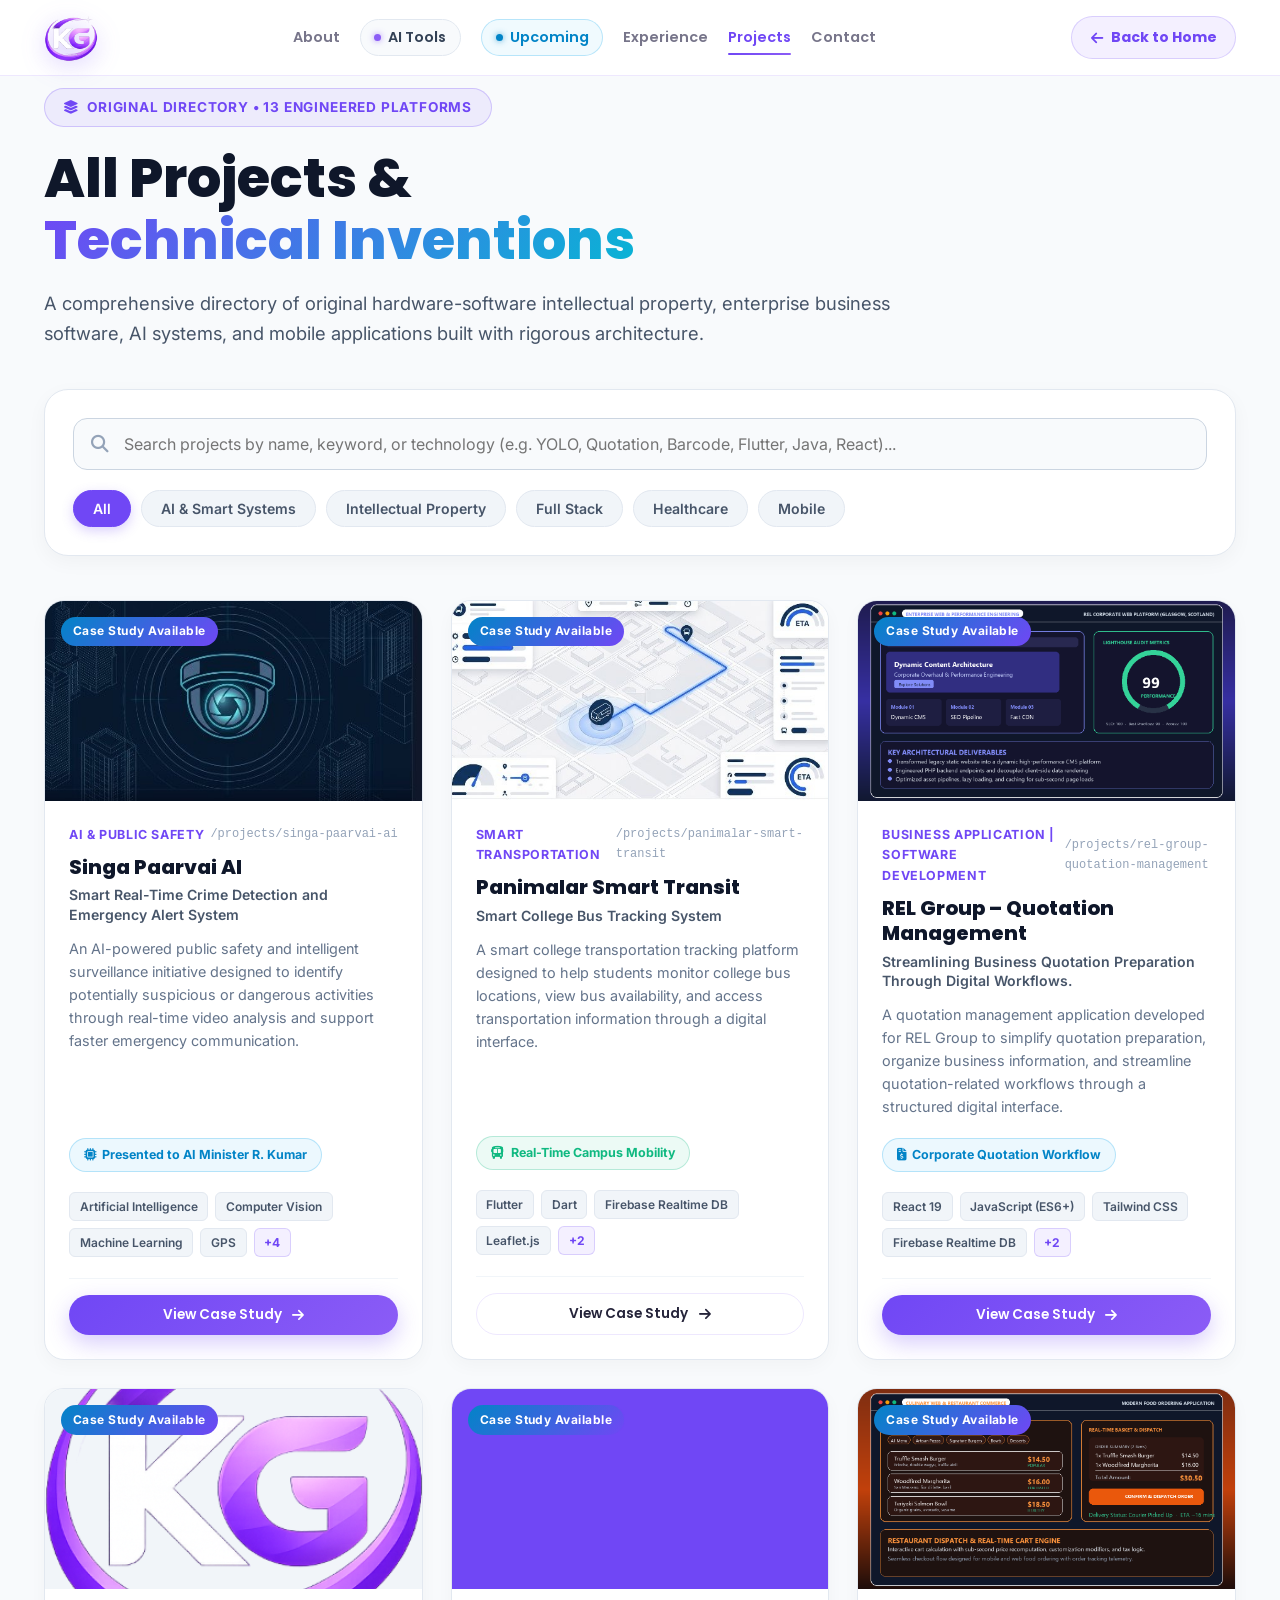
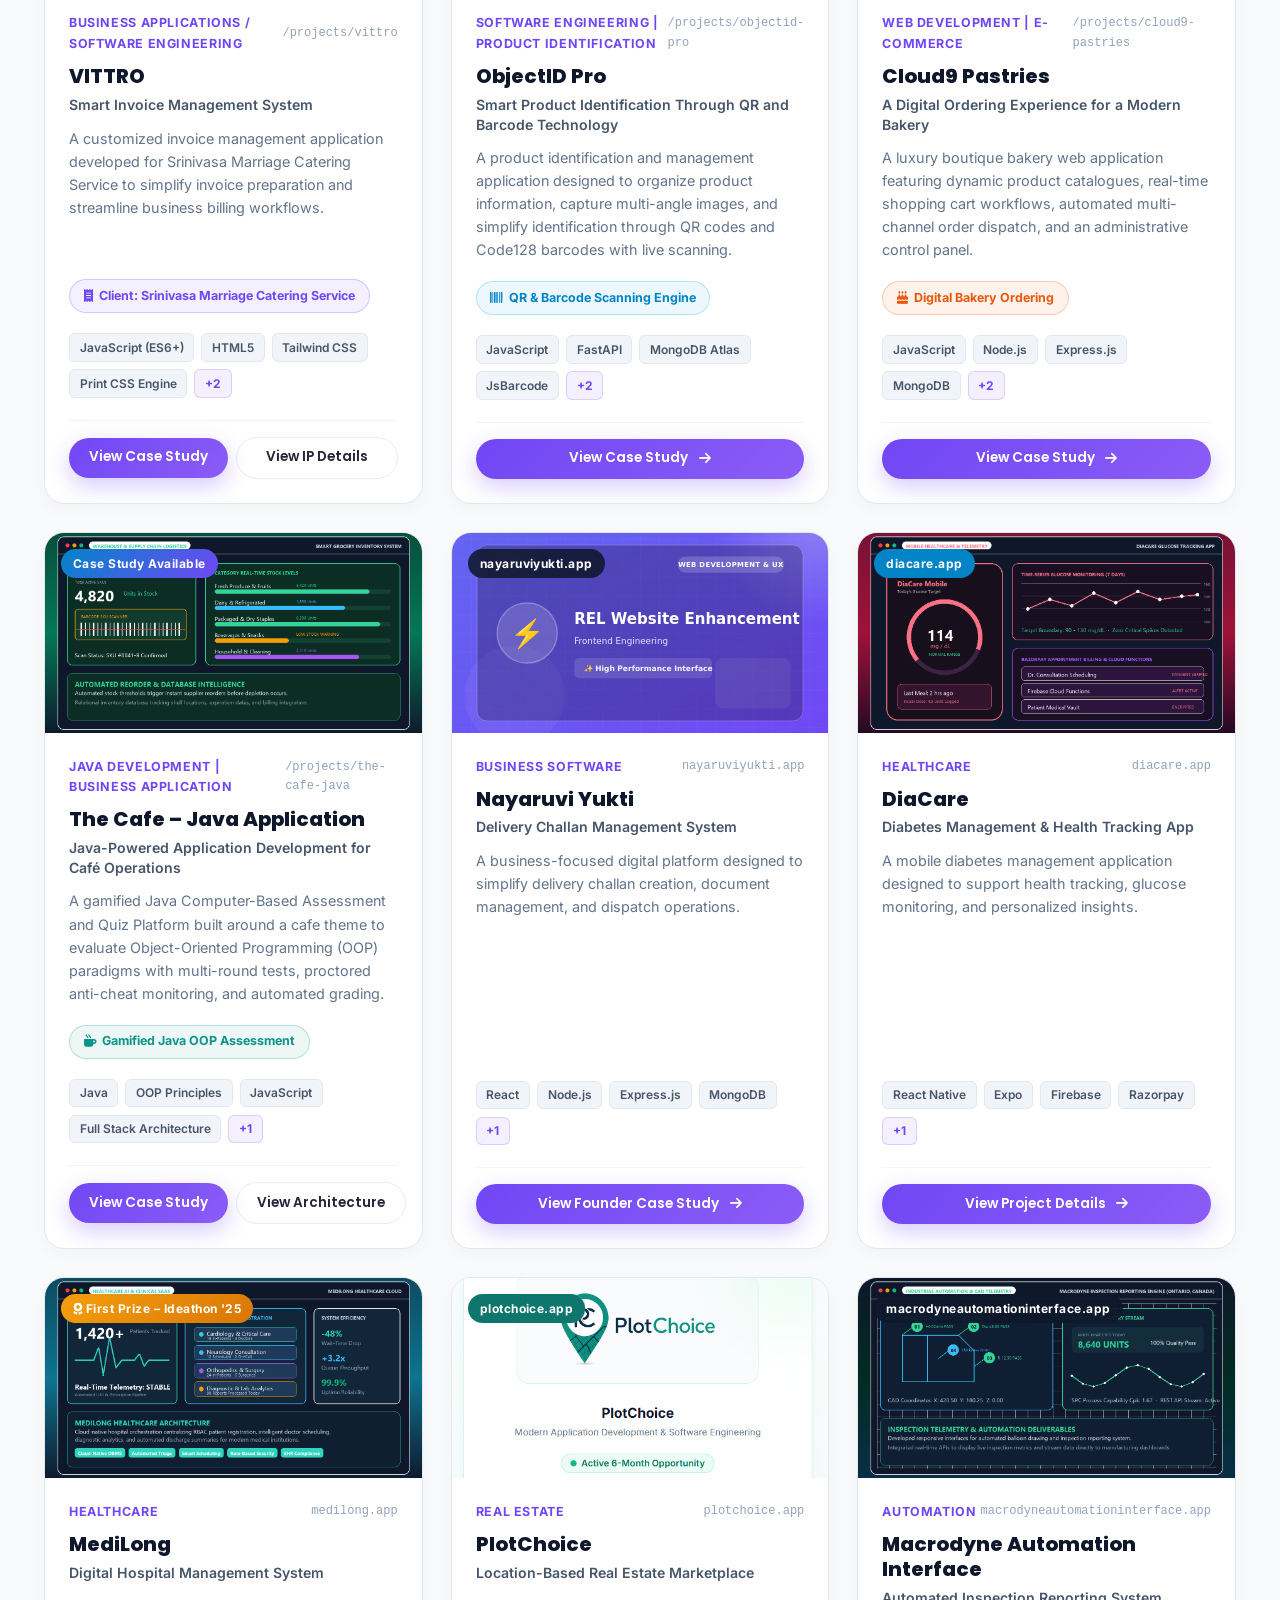
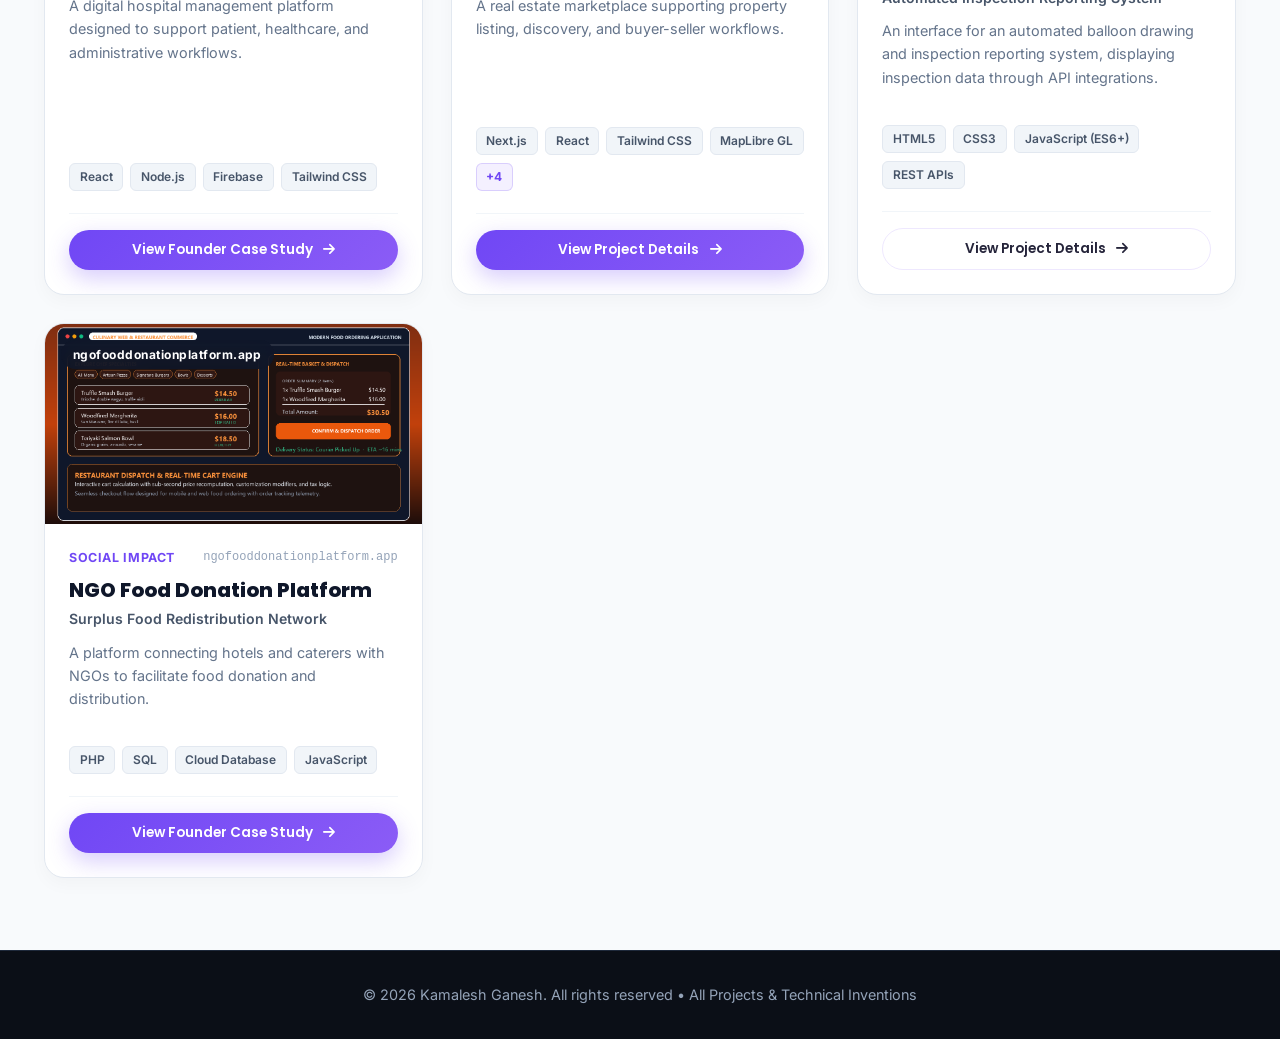
==== commit e32deddd: "feat: link Leadership in Explore dropdown to MediLong Founder Case Study and add medilong.html" ====
--- a/projects.html
+++ b/projects.html
@@ -672,8 +672,8 @@
             </div>
 
             <div class="dir-card-footer">
-              <a href="index.html#projects" class="btn btn-outline btn-sm" style="width: 100%;">
-                <span>View Project Details</span>
+              <a href="medilong.html" class="btn btn-primary btn-sm" style="width: 100%;">
+                <span>View Founder Case Study</span>
                 <i class="fa-solid fa-arrow-right"></i>
               </a>
             </div>
@@ -735,8 +735,8 @@
             </div>
 
             <div class="dir-card-footer">
-              <a href="index.html#projects" class="btn btn-outline btn-sm" style="width: 100%;">
-                <span>View Project Details</span>
+              <a href="medilong.html" class="btn btn-primary btn-sm" style="width: 100%;">
+                <span>View Founder Case Study</span>
                 <i class="fa-solid fa-arrow-right"></i>
               </a>
             </div>
@@ -829,8 +829,8 @@
             </div>
 
             <div class="dir-card-footer">
-              <a href="index.html#projects" class="btn btn-outline btn-sm" style="width: 100%;">
-                <span>View Project Details</span>
+              <a href="medilong.html" class="btn btn-primary btn-sm" style="width: 100%;">
+                <span>View Founder Case Study</span>
                 <i class="fa-solid fa-arrow-right"></i>
               </a>
             </div>
